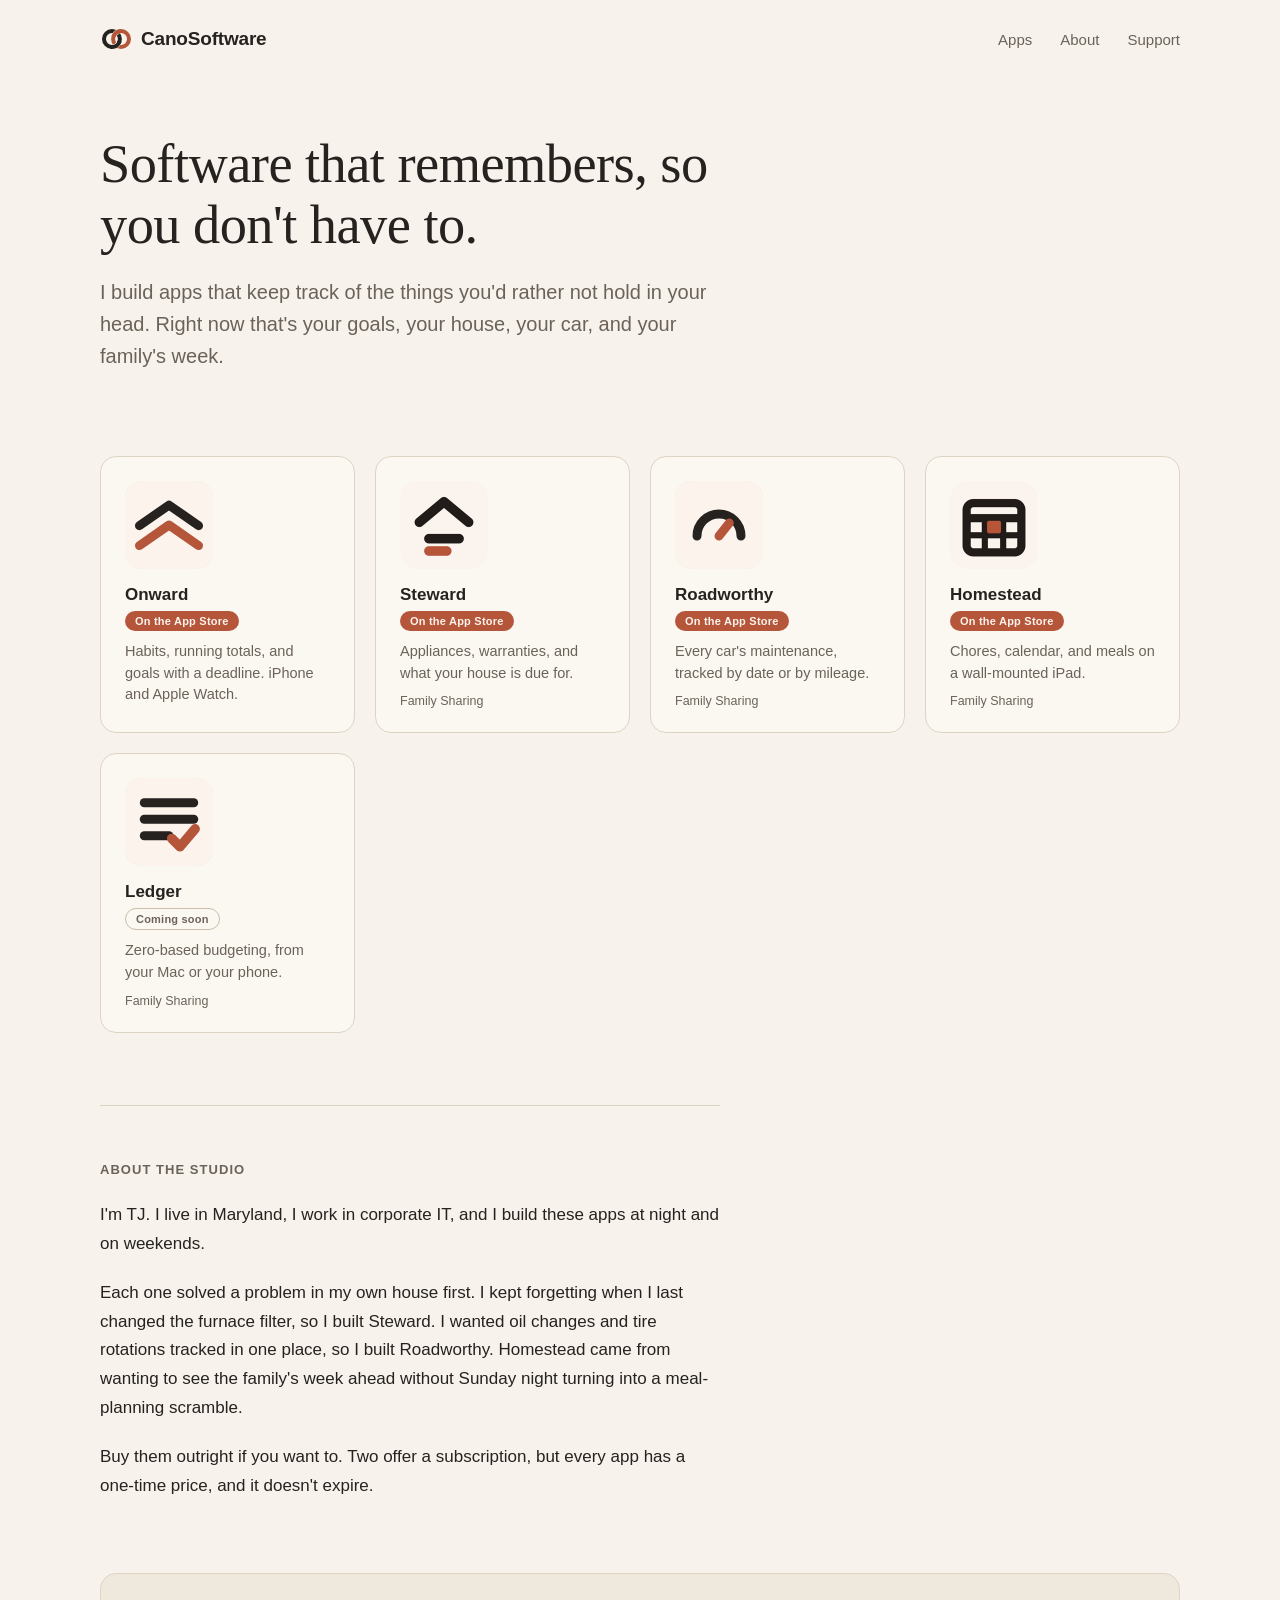
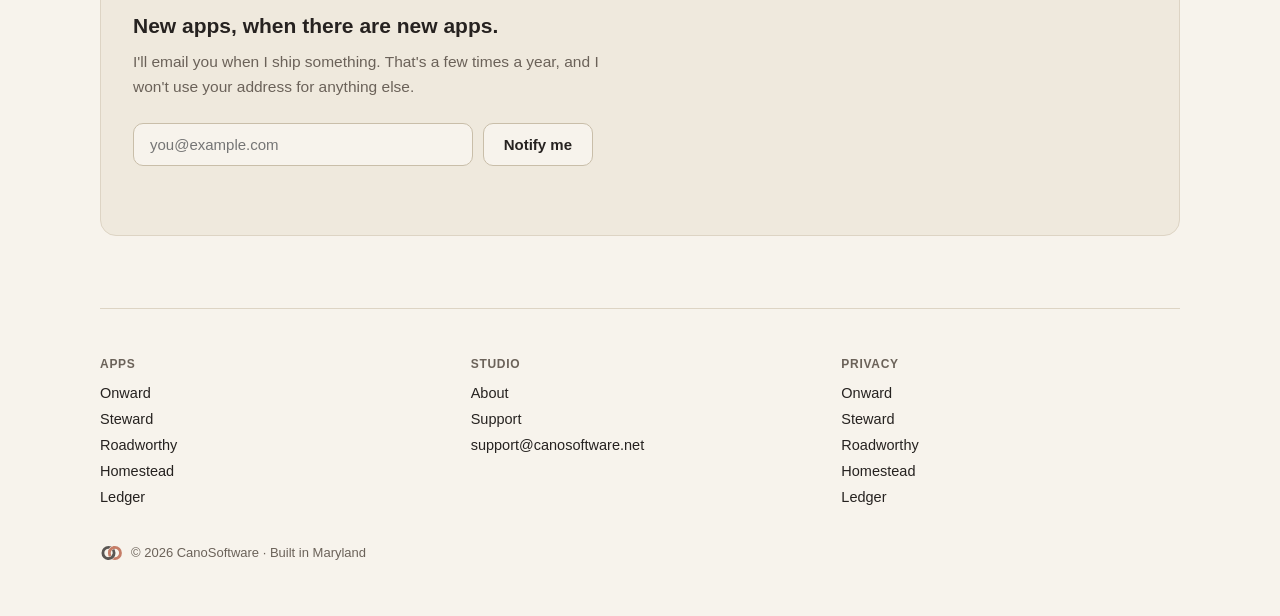
==== index.html @ c6a75974 "Link Ledger to its own subdomain, add cross-origin signup support Ledger's marketing page now lives " ====
<!DOCTYPE html>
<html lang="en">
<head>
<meta charset="utf-8">
<title>CanoSoftware — Software that remembers, so you don't have to.</title>
<meta name="description" content="Apps that keep track of your goals, your house, your car, and your family's week. Built by one person in Maryland. A couple offer a subscription, but every app also has a one-time price that never expires." />
<meta name="viewport" content="width=device-width, initial-scale=1" />
<link rel="icon" type="image/svg+xml" href="assets/icon-square.svg" />
<link rel="icon" type="image/png" sizes="16x16" href="assets/favicon-16.png" />
<link rel="icon" type="image/png" sizes="32x32" href="assets/favicon-32.png" />
<link rel="icon" type="image/png" sizes="48x48" href="assets/favicon-48.png" />
<link rel="icon" type="image/png" sizes="96x96" href="assets/favicon-96.png" />
<link rel="icon" type="image/png" sizes="192x192" href="assets/favicon-192.png" />
<link rel="icon" type="image/png" sizes="512x512" href="assets/favicon-512.png" />
<link rel="apple-touch-icon" href="assets/apple-touch-icon.png" />
<script type="application/ld+json">
{
  "@context": "https://schema.org",
  "@type": "Organization",
  "name": "CanoSoftware",
  "url": "https://canosoftware.net",
  "logo": "https://canosoftware.net/assets/favicon-512.png",
  "description": "Apps that keep track of your goals, your house, your car, and your family's week. Built by one person in Maryland."
}
</script>
<style>
.mark-light{display:block;}
.mark-dark{display:none;}
@media (prefers-color-scheme: dark){
  .mark-light{display:none;}
  .mark-dark{display:block;}
}
:root{
  --bg:#F7F3EC;--bg-alt:#EFE9DD;--card:#FBF8F2;
  --text:#262220;--text-muted:#6B6259;
  --accent:#B5563B;--accent-contrast:#FBF3EC;
  --border:#DDD4C4;--border-strong:#C9BEA9;
}
@media (prefers-color-scheme: dark){
  :root{
    --bg:#17140F;--bg-alt:#211D17;--card:#1C1811;
    --text:#EDE6DA;--text-muted:#A79C8C;
    --accent:#E08863;--accent-contrast:#17140F;
    --border:#33291F;--border-strong:#463A2B;
  }
}
html{background:var(--bg);color-scheme:light dark;}
body{margin:0;background:var(--bg);color:var(--text);font-family:-apple-system,BlinkMacSystemFont,'Segoe UI',Roboto,sans-serif;-webkit-font-smoothing:antialiased;}
a{color:var(--accent);text-decoration:none;}
a:hover{opacity:0.72;}
::selection{background:var(--accent);color:var(--accent-contrast);}
img.app-icon{display:block;width:88px;height:88px;border-radius:16px;object-fit:cover;background:var(--bg-alt);}
</style>
</head>
<body>

<div style="max-width:1080px;margin:0 auto;padding:0 24px;">

  <nav style="display:flex;align-items:center;justify-content:space-between;gap:16px;padding:28px 0;flex-wrap:wrap;">
    <a href="index.html" style="display:flex;align-items:center;gap:10px;font-size:19px;font-weight:600;letter-spacing:-0.01em;color:var(--text);"><img class="mark mark-light" src="assets/mark.svg" alt="" width="31" height="20" /><img class="mark mark-dark" src="assets/mark-dark.svg" alt="" width="31" height="20" />CanoSoftware</a>
    <div style="display:flex;gap:28px;flex-wrap:wrap;">
      <a href="#apps" style="font-size:15px;color:var(--text-muted);">Apps</a>
      <a href="#about" style="font-size:15px;color:var(--text-muted);">About</a>
      <a href="support.html" style="font-size:15px;color:var(--text-muted);">Support</a>
    </div>
  </nav>

  <header style="padding:56px 0 72px;max-width:640px;">
    <h1 style="font-family:ui-serif,Georgia,'Iowan Old Style','Palatino Linotype',serif;font-weight:500;font-size:clamp(2.1rem,5vw + 1rem,3.4rem);line-height:1.12;letter-spacing:-0.01em;margin:0 0 20px;color:var(--text);">Software that remembers, so you don't have to.</h1>
    <p style="font-size:clamp(1.05rem,2.5vw,1.25rem);line-height:1.6;color:var(--text-muted);margin:0;">I build apps that keep track of the things you'd rather not hold in your head. Right now that's your goals, your house, your car, and your family's week.</p>
  </header>

  <section id="apps" style="padding:12px 0 72px;">
    <div style="display:grid;grid-template-columns:repeat(auto-fit,minmax(240px,1fr));gap:20px;">

      <a href="/onward/" style="display:flex;flex-direction:column;gap:16px;padding:24px;border:1px solid var(--border);border-radius:16px;background:var(--card);color:var(--text);">
        <img class="app-icon" src="icons/onward-icon.svg" alt="Onward app icon">
        <div style="display:flex;flex-direction:column;gap:10px;">
          <div style="display:flex;flex-direction:column;gap:6px;align-items:flex-start;">
            <span style="font-size:17px;font-weight:600;">Onward</span>
            <span style="font-size:11px;font-weight:600;letter-spacing:0.02em;padding:4px 10px;border-radius:20px;background:var(--accent);color:var(--accent-contrast);white-space:nowrap;">On the App Store</span>
          </div>
          <p style="margin:0;font-size:14.5px;line-height:1.5;color:var(--text-muted);">Habits, running totals, and goals with a deadline. iPhone and Apple Watch.</p>
        </div>
      </a>

      <a href="/steward/" style="display:flex;flex-direction:column;gap:16px;padding:24px;border:1px solid var(--border);border-radius:16px;background:var(--card);color:var(--text);">
        <img class="app-icon" src="icons/steward-icon.png" alt="Steward app icon">
        <div style="display:flex;flex-direction:column;gap:10px;">
          <div style="display:flex;flex-direction:column;gap:6px;align-items:flex-start;">
            <span style="font-size:17px;font-weight:600;">Steward</span>
            <span style="font-size:11px;font-weight:600;letter-spacing:0.02em;padding:4px 10px;border-radius:20px;background:var(--accent);color:var(--accent-contrast);white-space:nowrap;">On the App Store</span>
          </div>
          <p style="margin:0;font-size:14.5px;line-height:1.5;color:var(--text-muted);">Appliances, warranties, and what your house is due for.</p>
          <span style="font-size:12.5px;color:var(--text-muted);">Family Sharing</span>
        </div>
      </a>

      <a href="/roadworthy/" style="display:flex;flex-direction:column;gap:16px;padding:24px;border:1px solid var(--border);border-radius:16px;background:var(--card);color:var(--text);">
        <img class="app-icon" src="icons/roadworthy-icon.svg" alt="Roadworthy app icon">
        <div style="display:flex;flex-direction:column;gap:10px;">
          <div style="display:flex;flex-direction:column;gap:6px;align-items:flex-start;">
            <span style="font-size:17px;font-weight:600;">Roadworthy</span>
            <span style="font-size:11px;font-weight:600;letter-spacing:0.02em;padding:4px 10px;border-radius:20px;background:var(--accent);color:var(--accent-contrast);white-space:nowrap;">On the App Store</span>
          </div>
          <p style="margin:0;font-size:14.5px;line-height:1.5;color:var(--text-muted);">Every car's maintenance, tracked by date or by mileage.</p>
          <span style="font-size:12.5px;color:var(--text-muted);">Family Sharing</span>
        </div>
      </a>

      <a href="/homestead/" style="display:flex;flex-direction:column;gap:16px;padding:24px;border:1px solid var(--border);border-radius:16px;background:var(--card);color:var(--text);">
        <img class="app-icon" src="icons/homestead-icon.png" alt="Homestead app icon">
        <div style="display:flex;flex-direction:column;gap:10px;">
          <div style="display:flex;flex-direction:column;gap:6px;align-items:flex-start;">
            <span style="font-size:17px;font-weight:600;">Homestead</span>
            <span style="font-size:11px;font-weight:600;letter-spacing:0.02em;padding:4px 10px;border-radius:20px;background:var(--accent);color:var(--accent-contrast);white-space:nowrap;">On the App Store</span>
          </div>
          <p style="margin:0;font-size:14.5px;line-height:1.5;color:var(--text-muted);">Chores, calendar, and meals on a wall-mounted iPad.</p>
          <span style="font-size:12.5px;color:var(--text-muted);">Family Sharing</span>
        </div>
      </a>

      <a href="https://ledger.canosoftware.net" style="display:flex;flex-direction:column;gap:16px;padding:24px;border:1px solid var(--border);border-radius:16px;background:var(--card);color:var(--text);">
        <img class="app-icon" src="icons/ledger-icon.svg" alt="Ledger app icon">
        <div style="display:flex;flex-direction:column;gap:10px;">
          <div style="display:flex;flex-direction:column;gap:6px;align-items:flex-start;">
            <span style="font-size:17px;font-weight:600;">Ledger</span>
            <span style="font-size:11px;font-weight:600;letter-spacing:0.02em;padding:4px 10px;border-radius:20px;border:1px solid var(--border-strong);color:var(--text-muted);white-space:nowrap;">Coming soon</span>
          </div>
          <p style="margin:0;font-size:14.5px;line-height:1.5;color:var(--text-muted);">Zero-based budgeting, from your Mac or your phone.</p>
          <span style="font-size:12.5px;color:var(--text-muted);">Family Sharing</span>
        </div>
      </a>

    </div>
  </section>

  <section id="about" style="padding:8px 0 72px;max-width:620px;border-top:1px solid var(--border);">
    <h2 style="font-size:13px;font-weight:600;letter-spacing:0.08em;text-transform:uppercase;color:var(--text-muted);margin:48px 0 24px;">About the studio</h2>
    <p style="font-size:17px;line-height:1.7;margin:0 0 20px;color:var(--text);">I'm TJ. I live in Maryland, I work in corporate IT, and I build these apps at night and on weekends.</p>
    <p style="font-size:17px;line-height:1.7;margin:0 0 20px;color:var(--text);">Each one solved a problem in my own house first. I kept forgetting when I last changed the furnace filter, so I built Steward. I wanted oil changes and tire rotations tracked in one place, so I built Roadworthy. Homestead came from wanting to see the family's week ahead without Sunday night turning into a meal-planning scramble.</p>
    <p style="font-size:17px;line-height:1.7;margin:0;color:var(--text);">Buy them outright if you want to. Two offer a subscription, but every app has a one-time price, and it doesn't expire.</p>
  </section>

  <section style="padding:40px 32px;margin-bottom:72px;border:1px solid var(--border);border-radius:16px;background:var(--bg-alt);">
    <h2 style="font-size:21px;font-weight:600;margin:0 0 12px;color:var(--text);">New apps, when there are new apps.</h2>
    <p style="font-size:15.5px;line-height:1.6;color:var(--text-muted);margin:0 0 24px;max-width:480px;">I'll email you when I ship something. That's a few times a year, and I won't use your address for anything else.</p>
    <form id="subscribe-form" style="display:flex;gap:10px;flex-wrap:wrap;max-width:460px;">
      <input id="subscribe-email" type="email" required placeholder="you@example.com" style="flex:1 1 220px;min-width:0;padding:12px 16px;border-radius:10px;border:1px solid var(--border-strong);background:var(--bg);color:var(--text);font-size:15px;" />
      <input id="subscribe-company" type="text" name="company" autocomplete="off" tabindex="-1" style="position:absolute;left:-9999px;width:1px;height:1px;opacity:0;" />
      <button id="subscribe-submit" type="submit" style="padding:12px 20px;border-radius:10px;border:1px solid var(--border-strong);background:var(--bg);color:var(--text);font-size:15px;font-weight:600;cursor:pointer;">Notify me</button>
    </form>
    <p id="subscribe-status" style="margin:12px 0 0;font-size:14px;line-height:1.5;min-height:1.2em;"></p>
  </section>

  <script>
    (function () {
      var form = document.getElementById('subscribe-form');
      var status = document.getElementById('subscribe-status');
      var submit = document.getElementById('subscribe-submit');

      form.addEventListener('submit', function (e) {
        e.preventDefault();
        var email = document.getElementById('subscribe-email').value.trim();
        var company = document.getElementById('subscribe-company').value;

        submit.disabled = true;
        status.style.color = 'var(--text-muted)';
        status.textContent = 'Submitting…';

        fetch('/api/subscribe', {
          method: 'POST',
          headers: { 'Content-Type': 'application/json' },
          body: JSON.stringify({ email: email, company: company }),
        })
          .then(function (res) {
            return res.json().then(function (data) {
              return { ok: res.ok, data: data };
            });
          })
          .then(function (result) {
            if (result.ok) {
              status.style.color = 'var(--text)';
              status.textContent = "You're on the list. Thanks!";
              form.reset();
            } else {
              status.style.color = '#c0392b';
              status.textContent = result.data && result.data.error ? result.data.error : 'Something went wrong. Try again later.';
            }
          })
          .catch(function () {
            status.style.color = '#c0392b';
            status.textContent = 'Something went wrong. Try again later.';
          })
          .finally(function () {
            submit.disabled = false;
          });
      });
    })();
  </script>

  <footer style="padding:0 0 56px;border-top:1px solid var(--border);">
    <div style="display:grid;grid-template-columns:repeat(auto-fit,minmax(160px,1fr));gap:32px;padding:48px 0 40px;">
      <div style="display:flex;flex-direction:column;gap:10px;">
        <span style="font-size:12px;font-weight:600;letter-spacing:0.06em;text-transform:uppercase;color:var(--text-muted);margin-bottom:4px;">Apps</span>
        <a href="/onward/" style="font-size:14.5px;color:var(--text);">Onward</a>
        <a href="/steward/" style="font-size:14.5px;color:var(--text);">Steward</a>
        <a href="/roadworthy/" style="font-size:14.5px;color:var(--text);">Roadworthy</a>
        <a href="/homestead/" style="font-size:14.5px;color:var(--text);">Homestead</a>
        <a href="https://ledger.canosoftware.net" style="font-size:14.5px;color:var(--text);">Ledger</a>
      </div>
      <div style="display:flex;flex-direction:column;gap:10px;">
        <span style="font-size:12px;font-weight:600;letter-spacing:0.06em;text-transform:uppercase;color:var(--text-muted);margin-bottom:4px;">Studio</span>
        <a href="#about" style="font-size:14.5px;color:var(--text);">About</a>
        <a href="support.html" style="font-size:14.5px;color:var(--text);">Support</a>
        <a href="mailto:support@canosoftware.net" style="font-size:14.5px;color:var(--text);">support@canosoftware.net</a>
      </div>
      <div style="display:flex;flex-direction:column;gap:10px;">
        <span style="font-size:12px;font-weight:600;letter-spacing:0.06em;text-transform:uppercase;color:var(--text-muted);margin-bottom:4px;">Privacy</span>
        <a href="/onward/privacy.html" style="font-size:14.5px;color:var(--text);">Onward</a>
        <a href="/steward/privacy.html" style="font-size:14.5px;color:var(--text);">Steward</a>
        <a href="/roadworthy/privacy.html" style="font-size:14.5px;color:var(--text);">Roadworthy</a>
        <a href="/homestead/privacy.html" style="font-size:14.5px;color:var(--text);">Homestead</a>
        <a href="https://ledger.canosoftware.net/privacy" style="font-size:14.5px;color:var(--text);">Ledger</a>
      </div>
    </div>
    <div style="display:flex;align-items:center;gap:9px;">
      <img class="mark mark-light" src="assets/mark.svg" alt="" width="22" height="14" style="opacity:.75;" />
      <img class="mark mark-dark" src="assets/mark-dark.svg" alt="" width="22" height="14" style="opacity:.75;" />
      <p style="font-size:13px;color:var(--text-muted);margin:0;">© 2026 CanoSoftware · Built in Maryland</p>
    </div>
  </footer>

</div>

</body>
</html>
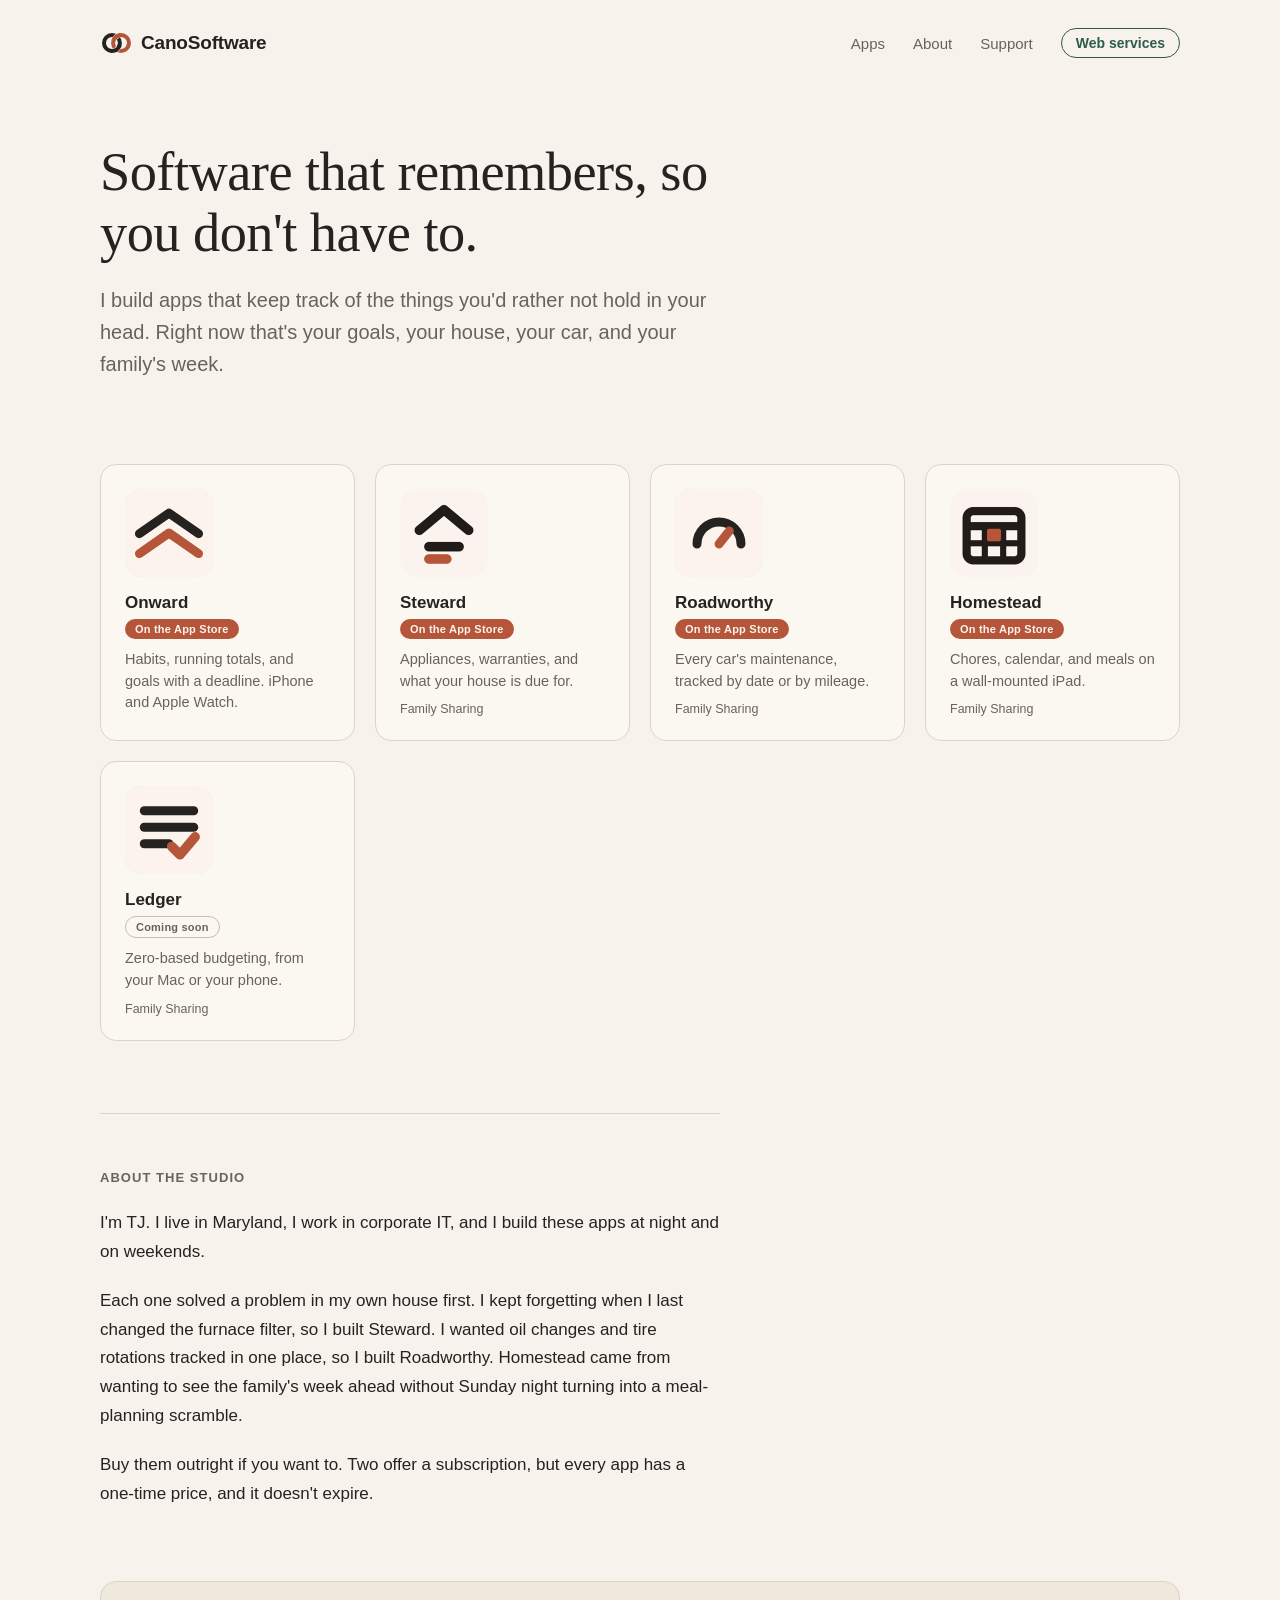
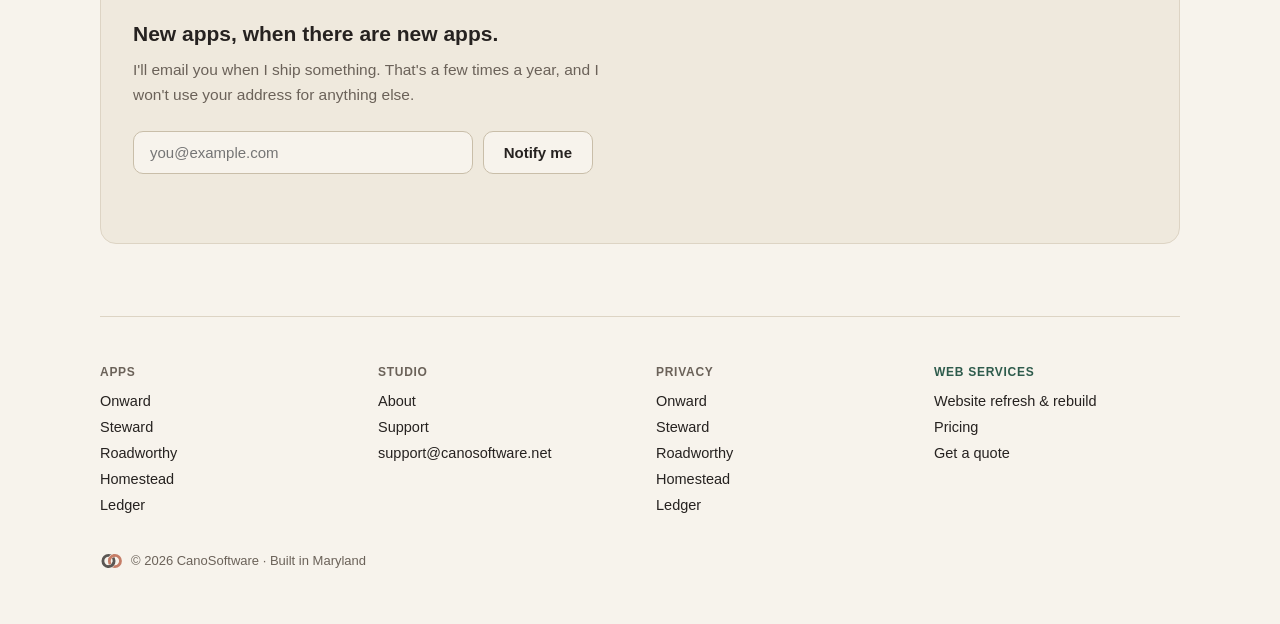
==== commit 88e00287: "Link web.canosoftware.net from homepage nav and footer Adds a nav pill and a fourth footer column po" ====
--- a/index.html
+++ b/index.html
@@ -35,6 +35,7 @@
   --text:#262220;--text-muted:#6B6259;
   --accent:#B5563B;--accent-contrast:#FBF3EC;
   --border:#DDD4C4;--border-strong:#C9BEA9;
+  --accent-services:#2E5B4C;
 }
 @media (prefers-color-scheme: dark){
   :root{
@@ -42,6 +43,7 @@
     --text:#EDE6DA;--text-muted:#A79C8C;
     --accent:#E08863;--accent-contrast:#17140F;
     --border:#33291F;--border-strong:#463A2B;
+    --accent-services:#7FAE9B;
   }
 }
 html{background:var(--bg);color-scheme:light dark;}
@@ -58,10 +60,11 @@
 
   <nav style="display:flex;align-items:center;justify-content:space-between;gap:16px;padding:28px 0;flex-wrap:wrap;">
     <a href="index.html" style="display:flex;align-items:center;gap:10px;font-size:19px;font-weight:600;letter-spacing:-0.01em;color:var(--text);"><img class="mark mark-light" src="assets/mark.svg" alt="" width="31" height="20" /><img class="mark mark-dark" src="assets/mark-dark.svg" alt="" width="31" height="20" />CanoSoftware</a>
-    <div style="display:flex;gap:28px;flex-wrap:wrap;">
+    <div style="display:flex;gap:28px;flex-wrap:wrap;align-items:center;">
       <a href="#apps" style="font-size:15px;color:var(--text-muted);">Apps</a>
       <a href="#about" style="font-size:15px;color:var(--text-muted);">About</a>
       <a href="support.html" style="font-size:15px;color:var(--text-muted);">Support</a>
+      <a href="https://web.canosoftware.net" style="font-size:14px;font-weight:600;color:var(--accent-services);border:1px solid var(--accent-services);padding:6px 14px;border-radius:20px;">Web services</a>
     </div>
   </nav>
 
@@ -223,6 +226,12 @@
         <a href="/homestead/privacy.html" style="font-size:14.5px;color:var(--text);">Homestead</a>
         <a href="https://ledger.canosoftware.net/privacy" style="font-size:14.5px;color:var(--text);">Ledger</a>
       </div>
+      <div style="display:flex;flex-direction:column;gap:10px;">
+        <span style="font-size:12px;font-weight:600;letter-spacing:0.06em;text-transform:uppercase;color:var(--accent-services);margin-bottom:4px;">Web services</span>
+        <a href="https://web.canosoftware.net#services" style="font-size:14.5px;color:var(--text);">Website refresh &amp; rebuild</a>
+        <a href="https://web.canosoftware.net/pricing.html" style="font-size:14.5px;color:var(--text);">Pricing</a>
+        <a href="https://web.canosoftware.net#contact" style="font-size:14.5px;color:var(--text);">Get a quote</a>
+      </div>
     </div>
     <div style="display:flex;align-items:center;gap:9px;">
       <img class="mark mark-light" src="assets/mark.svg" alt="" width="22" height="14" style="opacity:.75;" />
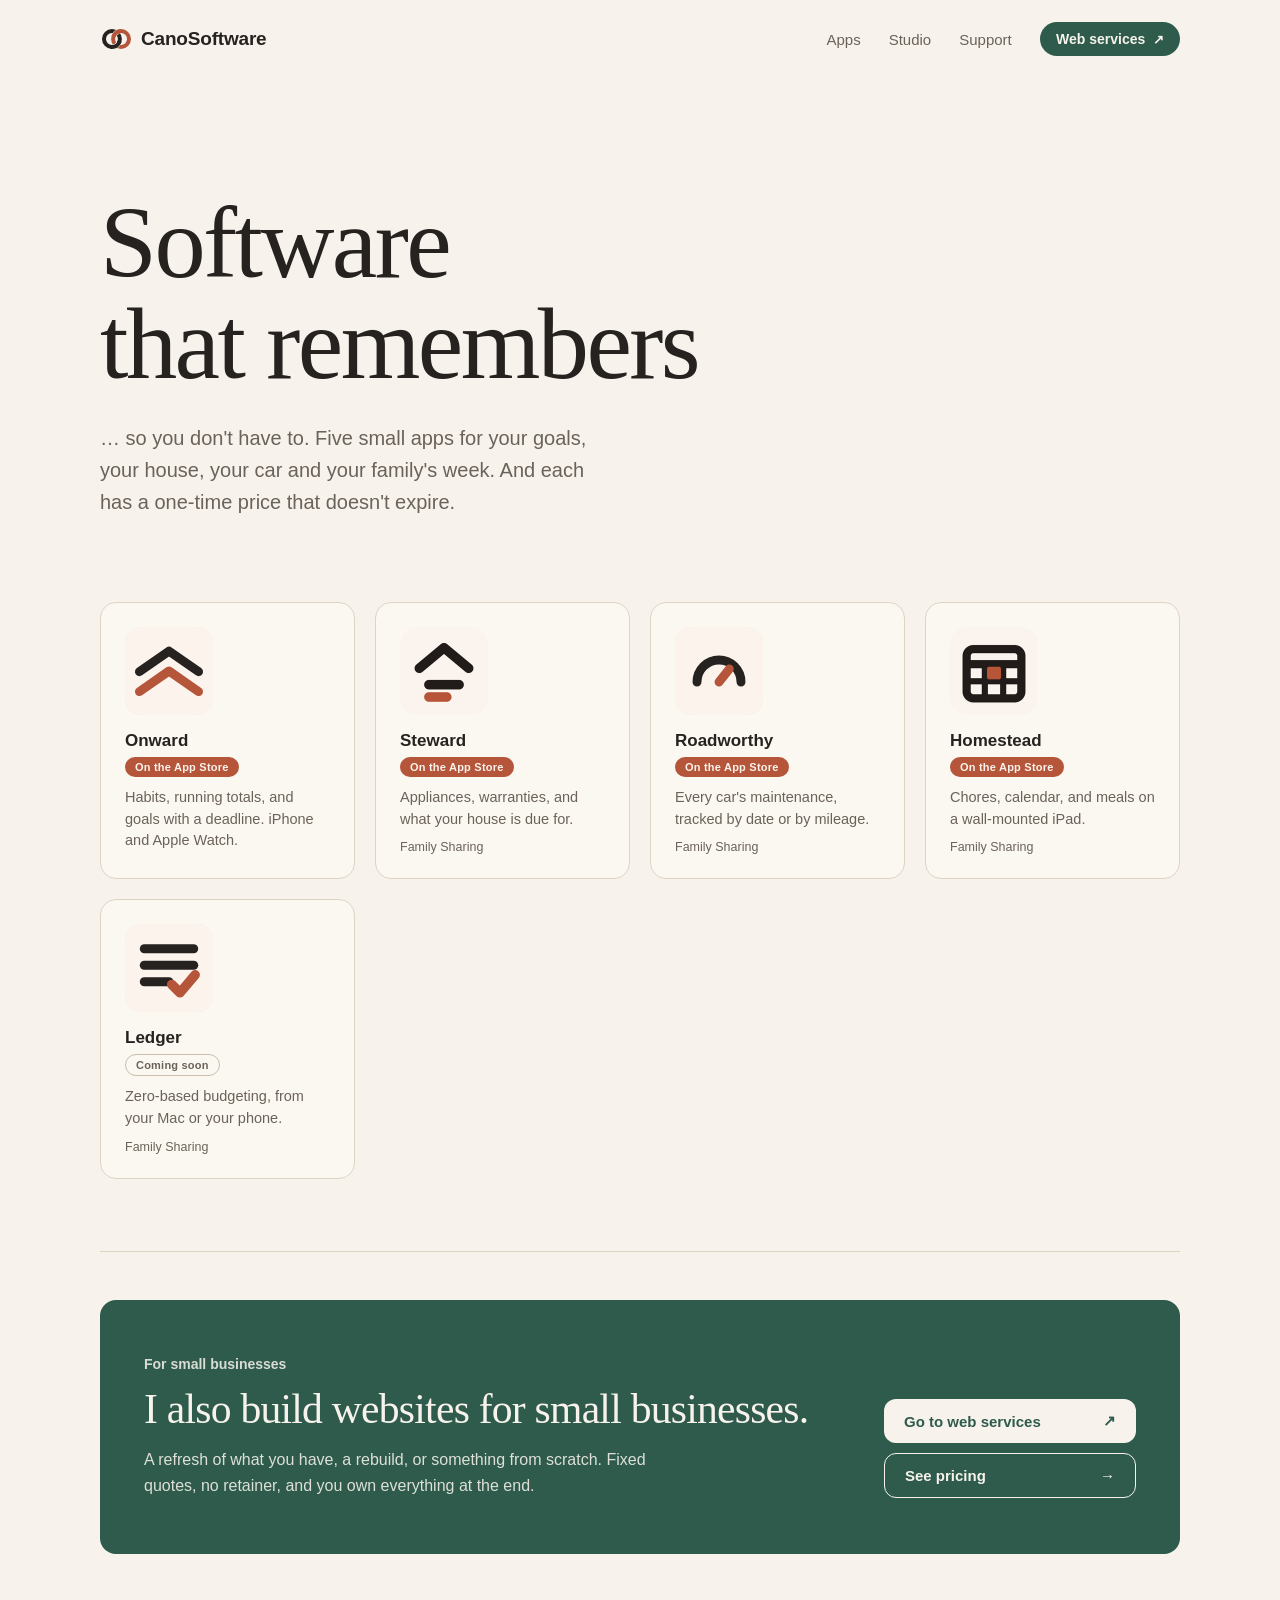
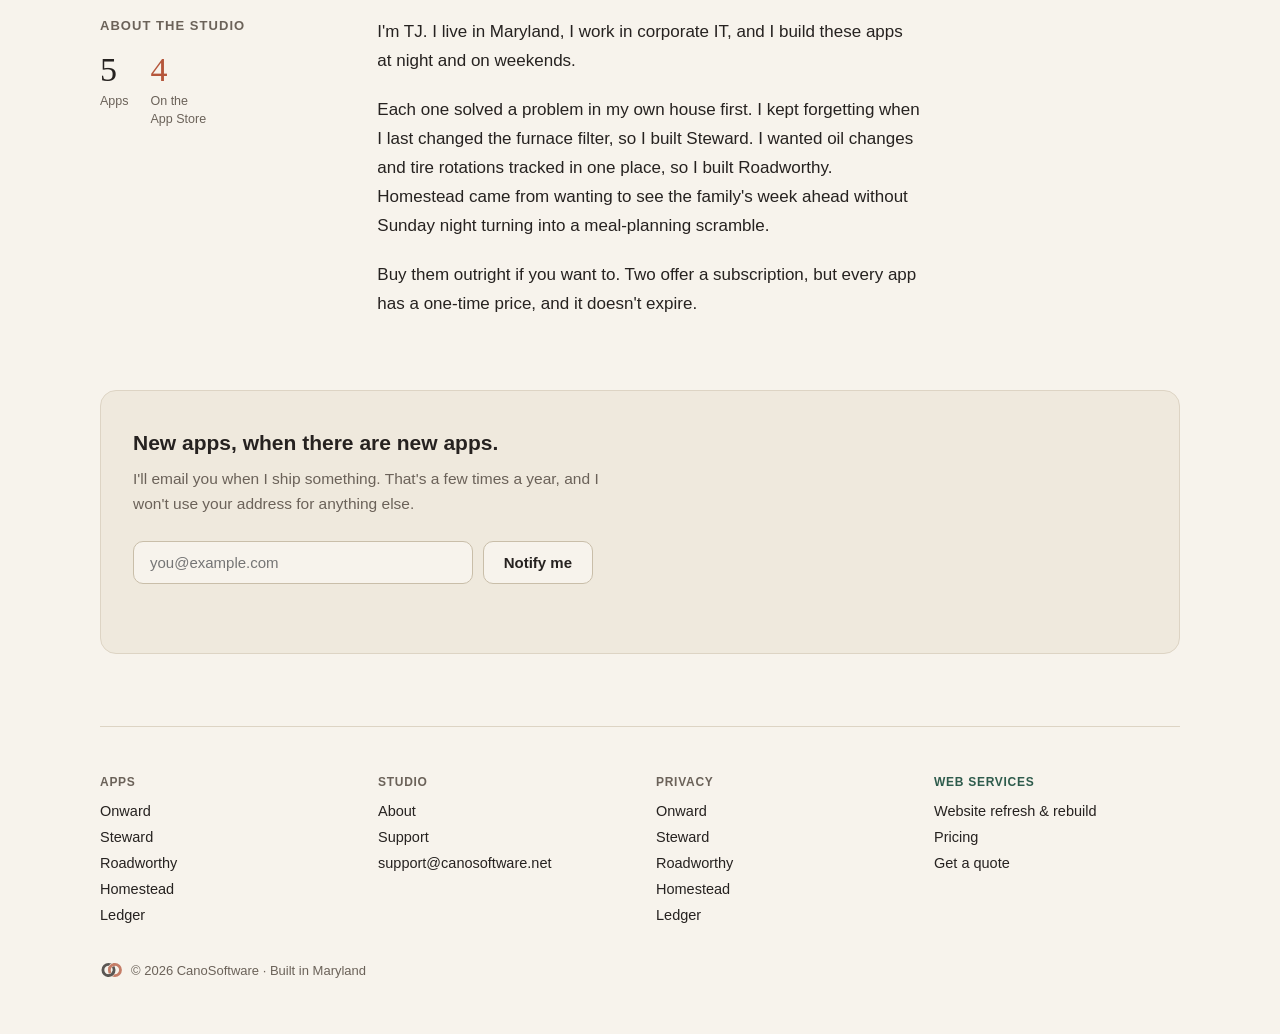
==== commit c8a16e95: "Redesign homepage from Claude Design "Home-Broadsheet" project Sticky nav with scroll-progress bar, " ====
--- a/index.html
+++ b/index.html
@@ -52,28 +52,38 @@
 a:hover{opacity:0.72;}
 ::selection{background:var(--accent);color:var(--accent-contrast);}
 img.app-icon{display:block;width:88px;height:88px;border-radius:16px;object-fit:cover;background:var(--bg-alt);}
+[data-reveal]{opacity:0;transform:translateY(20px);transition:opacity .6s cubic-bezier(.2,0,.2,1),transform .6s cubic-bezier(.2,0,.2,1);}
 </style>
 </head>
 <body>
 
+<div style="position:sticky;top:0;z-index:60;background:var(--bg);">
+  <div style="max-width:1080px;margin:0 auto;padding:0 24px;">
+    <nav style="display:flex;align-items:center;justify-content:space-between;gap:16px;padding:22px 0;flex-wrap:wrap;">
+      <a href="index.html" style="display:flex;align-items:center;gap:10px;font-size:19px;font-weight:600;letter-spacing:-0.01em;color:var(--text);"><img class="mark mark-light" src="assets/mark.svg" alt="" width="31" height="20" /><img class="mark mark-dark" src="assets/mark-dark.svg" alt="" width="31" height="20" />CanoSoftware</a>
+      <div style="display:flex;gap:28px;flex-wrap:wrap;align-items:center;">
+        <a href="#apps" style="font-size:15px;color:var(--text-muted);">Apps</a>
+        <a href="#studio" style="font-size:15px;color:var(--text-muted);">Studio</a>
+        <a href="support.html" style="font-size:15px;color:var(--text-muted);">Support</a>
+        <a href="https://web.canosoftware.net" data-magnet="1" style="display:inline-flex;align-items:center;gap:8px;font-size:14px;font-weight:600;color:var(--bg);background:var(--accent-services);padding:9px 16px;border-radius:20px;white-space:nowrap;">Web services <span aria-hidden="true" style="font-size:13px;">&#8599;</span></a>
+      </div>
+    </nav>
+  </div>
+  <div style="height:2px;margin-bottom:-2px;position:relative;">
+    <div data-scroll-progress style="height:2px;width:0%;background:var(--accent);transition:width .12s linear;"></div>
+  </div>
+</div>
+
 <div style="max-width:1080px;margin:0 auto;padding:0 24px;">
 
-  <nav style="display:flex;align-items:center;justify-content:space-between;gap:16px;padding:28px 0;flex-wrap:wrap;">
-    <a href="index.html" style="display:flex;align-items:center;gap:10px;font-size:19px;font-weight:600;letter-spacing:-0.01em;color:var(--text);"><img class="mark mark-light" src="assets/mark.svg" alt="" width="31" height="20" /><img class="mark mark-dark" src="assets/mark-dark.svg" alt="" width="31" height="20" />CanoSoftware</a>
-    <div style="display:flex;gap:28px;flex-wrap:wrap;align-items:center;">
-      <a href="#apps" style="font-size:15px;color:var(--text-muted);">Apps</a>
-      <a href="#about" style="font-size:15px;color:var(--text-muted);">About</a>
-      <a href="support.html" style="font-size:15px;color:var(--text-muted);">Support</a>
-      <a href="https://web.canosoftware.net" style="font-size:14px;font-weight:600;color:var(--accent-services);border:1px solid var(--accent-services);padding:6px 14px;border-radius:20px;">Web services</a>
-    </div>
-  </nav>
-
-  <header style="padding:56px 0 72px;max-width:640px;">
-    <h1 style="font-family:ui-serif,Georgia,'Iowan Old Style','Palatino Linotype',serif;font-weight:500;font-size:clamp(2.1rem,5vw + 1rem,3.4rem);line-height:1.12;letter-spacing:-0.01em;margin:0 0 20px;color:var(--text);">Software that remembers, so you don't have to.</h1>
-    <p style="font-size:clamp(1.05rem,2.5vw,1.25rem);line-height:1.6;color:var(--text-muted);margin:0;">I build apps that keep track of the things you'd rather not hold in your head. Right now that's your goals, your house, your car, and your family's week.</p>
+  <header id="top" style="position:relative;padding:clamp(48px,9vw,120px) 0 72px;overflow:hidden;">
+    <h1 data-hero style="font-family:ui-serif,Georgia,'Iowan Old Style','Palatino Linotype',serif;font-weight:500;font-size:clamp(2.6rem,8vw,6.5rem);line-height:0.98;letter-spacing:-0.025em;margin:0 0 28px;color:var(--text);transform-origin:left center;">Software<br>that remembers</h1>
+    <div style="display:flex;flex-wrap:wrap;align-items:flex-end;justify-content:space-between;gap:28px;max-width:900px;">
+      <p style="flex:1 1 380px;min-width:0;font-size:clamp(1.05rem,2.5vw,1.25rem);line-height:1.6;color:var(--text-muted);margin:0;max-width:520px;">&hellip; so you don't have to. Five small apps for your goals, your house, your car and your family's week. And each has a one-time price that doesn't expire.</p>
+    </div>
   </header>
 
-  <section id="apps" style="padding:12px 0 72px;">
+  <section id="apps" data-reveal="1" style="padding:12px 0 72px;">
     <div style="display:grid;grid-template-columns:repeat(auto-fit,minmax(240px,1fr));gap:20px;">
 
       <a href="/onward/" style="display:flex;flex-direction:column;gap:16px;padding:24px;border:1px solid var(--border);border-radius:16px;background:var(--card);color:var(--text);">
@@ -138,14 +148,40 @@
     </div>
   </section>
 
-  <section id="about" style="padding:8px 0 72px;max-width:620px;border-top:1px solid var(--border);">
-    <h2 style="font-size:13px;font-weight:600;letter-spacing:0.08em;text-transform:uppercase;color:var(--text-muted);margin:48px 0 24px;">About the studio</h2>
-    <p style="font-size:17px;line-height:1.7;margin:0 0 20px;color:var(--text);">I'm TJ. I live in Maryland, I work in corporate IT, and I build these apps at night and on weekends.</p>
-    <p style="font-size:17px;line-height:1.7;margin:0 0 20px;color:var(--text);">Each one solved a problem in my own house first. I kept forgetting when I last changed the furnace filter, so I built Steward. I wanted oil changes and tire rotations tracked in one place, so I built Roadworthy. Homestead came from wanting to see the family's week ahead without Sunday night turning into a meal-planning scramble.</p>
-    <p style="font-size:17px;line-height:1.7;margin:0;color:var(--text);">Buy them outright if you want to. Two offer a subscription, but every app has a one-time price, and it doesn't expire.</p>
+  <section data-reveal="1" style="padding:48px 0 8px;border-top:1px solid var(--border);">
+    <div style="padding:clamp(32px,5vw,56px) clamp(24px,4vw,44px);border-radius:16px;background:var(--accent-services);">
+      <div style="display:flex;flex-wrap:wrap;gap:36px;align-items:flex-end;">
+        <div style="flex:1 1 420px;min-width:0;">
+          <span style="font-size:14px;font-weight:600;color:var(--bg);opacity:.85;display:block;margin-bottom:14px;">For small businesses</span>
+          <h2 style="font-family:ui-serif,Georgia,'Iowan Old Style','Palatino Linotype',serif;font-weight:500;font-size:clamp(1.7rem,3.8vw,2.6rem);line-height:1.14;letter-spacing:-0.018em;margin:0 0 14px;color:var(--bg);">I also build websites for small businesses.</h2>
+          <p style="font-size:16px;line-height:1.6;margin:0;color:var(--bg);opacity:.88;max-width:520px;">A refresh of what you have, a rebuild, or something from scratch. Fixed quotes, no retainer, and you own everything at the end.</p>
+        </div>
+        <div style="flex:0 1 auto;display:flex;flex-direction:column;gap:10px;">
+          <a href="https://web.canosoftware.net" data-magnet="1" style="display:inline-flex;align-items:center;justify-content:space-between;gap:14px;font-size:15px;font-weight:600;color:var(--accent-services);background:var(--bg);padding:13px 20px;border-radius:12px;min-width:210px;">Go to web services <span aria-hidden="true">&#8599;</span></a>
+          <a href="https://web.canosoftware.net/pricing.html" style="display:inline-flex;align-items:center;justify-content:space-between;gap:14px;font-size:15px;font-weight:600;color:var(--bg);border:1px solid var(--bg);padding:13px 20px;border-radius:12px;min-width:210px;">See pricing <span aria-hidden="true">&#8594;</span></a>
+        </div>
+      </div>
+    </div>
   </section>
 
-  <section style="padding:40px 32px;margin-bottom:72px;border:1px solid var(--border);border-radius:16px;background:var(--bg-alt);">
+  <section id="studio" data-reveal="1" style="padding:8px 0 72px;max-width:820px;">
+    <div style="display:flex;flex-wrap:wrap;gap:36px;">
+      <div style="flex:1 1 160px;min-width:0;">
+        <span style="font-size:13px;font-weight:600;letter-spacing:0.08em;text-transform:uppercase;color:var(--text-muted);display:block;margin:48px 0 20px;">About the studio</span>
+        <div style="display:flex;gap:22px;">
+          <div><div data-count="5" style="font-family:ui-serif,Georgia,'Iowan Old Style','Palatino Linotype',serif;font-size:34px;font-weight:500;line-height:1;">0</div><div style="font-size:12.5px;line-height:1.4;color:var(--text-muted);margin-top:6px;">Apps</div></div>
+          <div><div data-count="4" style="font-family:ui-serif,Georgia,'Iowan Old Style','Palatino Linotype',serif;font-size:34px;font-weight:500;line-height:1;color:var(--accent);">0</div><div style="font-size:12.5px;line-height:1.4;color:var(--text-muted);margin-top:6px;">On the<br>App Store</div></div>
+        </div>
+      </div>
+      <div style="flex:2 1 380px;min-width:0;margin-top:48px;">
+        <p style="font-size:17px;line-height:1.7;margin:0 0 20px;color:var(--text);">I'm TJ. I live in Maryland, I work in corporate IT, and I build these apps at night and on weekends.</p>
+        <p style="font-size:17px;line-height:1.7;margin:0 0 20px;color:var(--text);">Each one solved a problem in my own house first. I kept forgetting when I last changed the furnace filter, so I built Steward. I wanted oil changes and tire rotations tracked in one place, so I built Roadworthy. Homestead came from wanting to see the family's week ahead without Sunday night turning into a meal-planning scramble.</p>
+        <p style="font-size:17px;line-height:1.7;margin:0;color:var(--text);">Buy them outright if you want to. Two offer a subscription, but every app has a one-time price, and it doesn't expire.</p>
+      </div>
+    </div>
+  </section>
+
+  <section data-reveal="1" style="padding:40px 32px;margin-bottom:72px;border:1px solid var(--border);border-radius:16px;background:var(--bg-alt);">
     <h2 style="font-size:21px;font-weight:600;margin:0 0 12px;color:var(--text);">New apps, when there are new apps.</h2>
     <p style="font-size:15.5px;line-height:1.6;color:var(--text-muted);margin:0 0 24px;max-width:480px;">I'll email you when I ship something. That's a few times a year, and I won't use your address for anything else.</p>
     <form id="subscribe-form" style="display:flex;gap:10px;flex-wrap:wrap;max-width:460px;">
@@ -200,6 +236,101 @@
           });
       });
     })();
+
+    (function () {
+      var reduced = window.matchMedia && window.matchMedia('(prefers-reduced-motion: reduce)').matches;
+
+      // Scroll progress bar under the sticky nav.
+      var bar = document.querySelector('[data-scroll-progress]');
+      if (bar) {
+        var barRaf = null;
+        var updateBar = function () {
+          barRaf = null;
+          var max = Math.max(1, document.documentElement.scrollHeight - window.innerHeight);
+          bar.style.width = (Math.min(1, Math.max(0, window.scrollY / max)) * 100).toFixed(2) + '%';
+        };
+        window.addEventListener('scroll', function () {
+          if (barRaf) return;
+          barRaf = requestAnimationFrame(updateBar);
+        }, { passive: true });
+        updateBar();
+      }
+
+      // Hero shrinks slightly as you scroll past it.
+      var hero = document.querySelector('[data-hero]');
+      if (hero && !reduced) {
+        var heroRaf = null;
+        var updateHero = function () {
+          heroRaf = null;
+          var p = Math.min(1, Math.max(0, window.scrollY / Math.max(1, window.innerHeight * 0.7)));
+          hero.style.transform = 'translateY(' + (-p * 40).toFixed(1) + 'px) scale(' + (1 - p * 0.06).toFixed(4) + ')';
+        };
+        window.addEventListener('scroll', function () {
+          if (heroRaf) return;
+          heroRaf = requestAnimationFrame(updateHero);
+        }, { passive: true });
+        updateHero();
+      }
+
+      // Fade sections up into place the first time they're visible.
+      var revealNodes = Array.from(document.querySelectorAll('[data-reveal]'));
+      var reveal = function (el) {
+        el.style.opacity = '1';
+        el.style.transform = 'translateY(0)';
+      };
+      var runCounters = function () {
+        Array.from(document.querySelectorAll('[data-count]')).forEach(function (el) {
+          var target = parseInt(el.getAttribute('data-count'), 10) || 0;
+          if (reduced) {
+            el.textContent = String(target);
+            return;
+          }
+          var t0 = performance.now();
+          var tick = function (now) {
+            var k = Math.min(1, (now - t0) / 900);
+            var e = 1 - Math.pow(1 - k, 3);
+            el.textContent = String(Math.round(target * e));
+            if (k < 1) requestAnimationFrame(tick);
+          };
+          requestAnimationFrame(tick);
+        });
+      };
+      if (revealNodes.length) {
+        if (reduced || !('IntersectionObserver' in window)) {
+          revealNodes.forEach(reveal);
+          runCounters();
+        } else {
+          var io = new IntersectionObserver(function (entries) {
+            entries.forEach(function (en) {
+              if (!en.isIntersecting) return;
+              reveal(en.target);
+              if (en.target.id === 'studio') runCounters();
+              io.unobserve(en.target);
+            });
+          }, { rootMargin: '0px 0px -12% 0px', threshold: 0.05 });
+          revealNodes.forEach(function (n) { io.observe(n); });
+          setTimeout(function () { revealNodes.forEach(reveal); runCounters(); }, 2500);
+        }
+      }
+
+      // Small pointer-follow nudge on primary buttons/links.
+      if (!reduced) {
+        document.querySelectorAll('[data-magnet]').forEach(function (el) {
+          el.style.willChange = 'transform';
+          el.addEventListener('pointermove', function (e) {
+            var r = el.getBoundingClientRect();
+            var dx = (e.clientX - r.left - r.width / 2) / r.width;
+            var dy = (e.clientY - r.top - r.height / 2) / r.height;
+            el.style.transition = 'transform .09s linear';
+            el.style.transform = 'translate(' + dx * 8 + 'px,' + dy * 6 + 'px)';
+          });
+          el.addEventListener('pointerleave', function () {
+            el.style.transition = 'transform .55s cubic-bezier(.2,1.3,.3,1)';
+            el.style.transform = 'translate(0,0)';
+          });
+        });
+      }
+    })();
   </script>
 
   <footer style="padding:0 0 56px;border-top:1px solid var(--border);">
@@ -214,7 +345,7 @@
       </div>
       <div style="display:flex;flex-direction:column;gap:10px;">
         <span style="font-size:12px;font-weight:600;letter-spacing:0.06em;text-transform:uppercase;color:var(--text-muted);margin-bottom:4px;">Studio</span>
-        <a href="#about" style="font-size:14.5px;color:var(--text);">About</a>
+        <a href="#studio" style="font-size:14.5px;color:var(--text);">About</a>
         <a href="support.html" style="font-size:14.5px;color:var(--text);">Support</a>
         <a href="mailto:support@canosoftware.net" style="font-size:14.5px;color:var(--text);">support@canosoftware.net</a>
       </div>
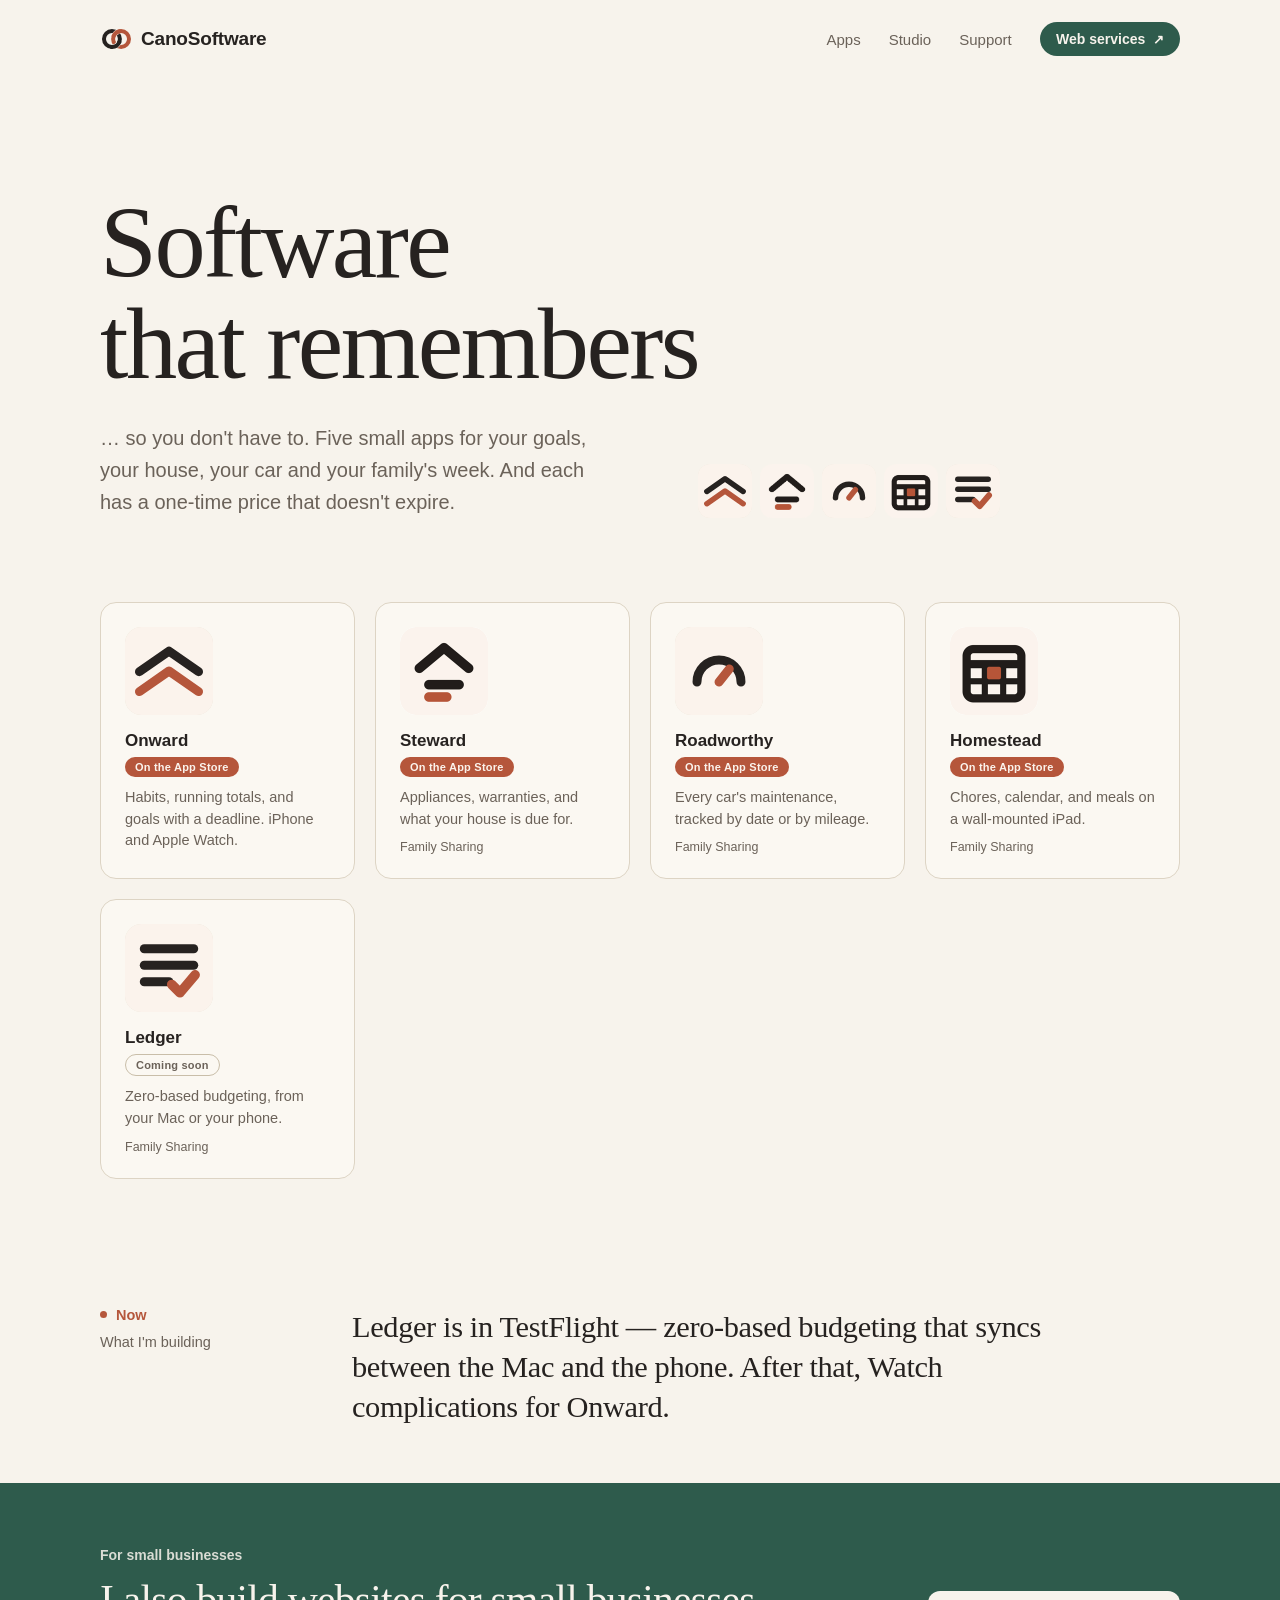
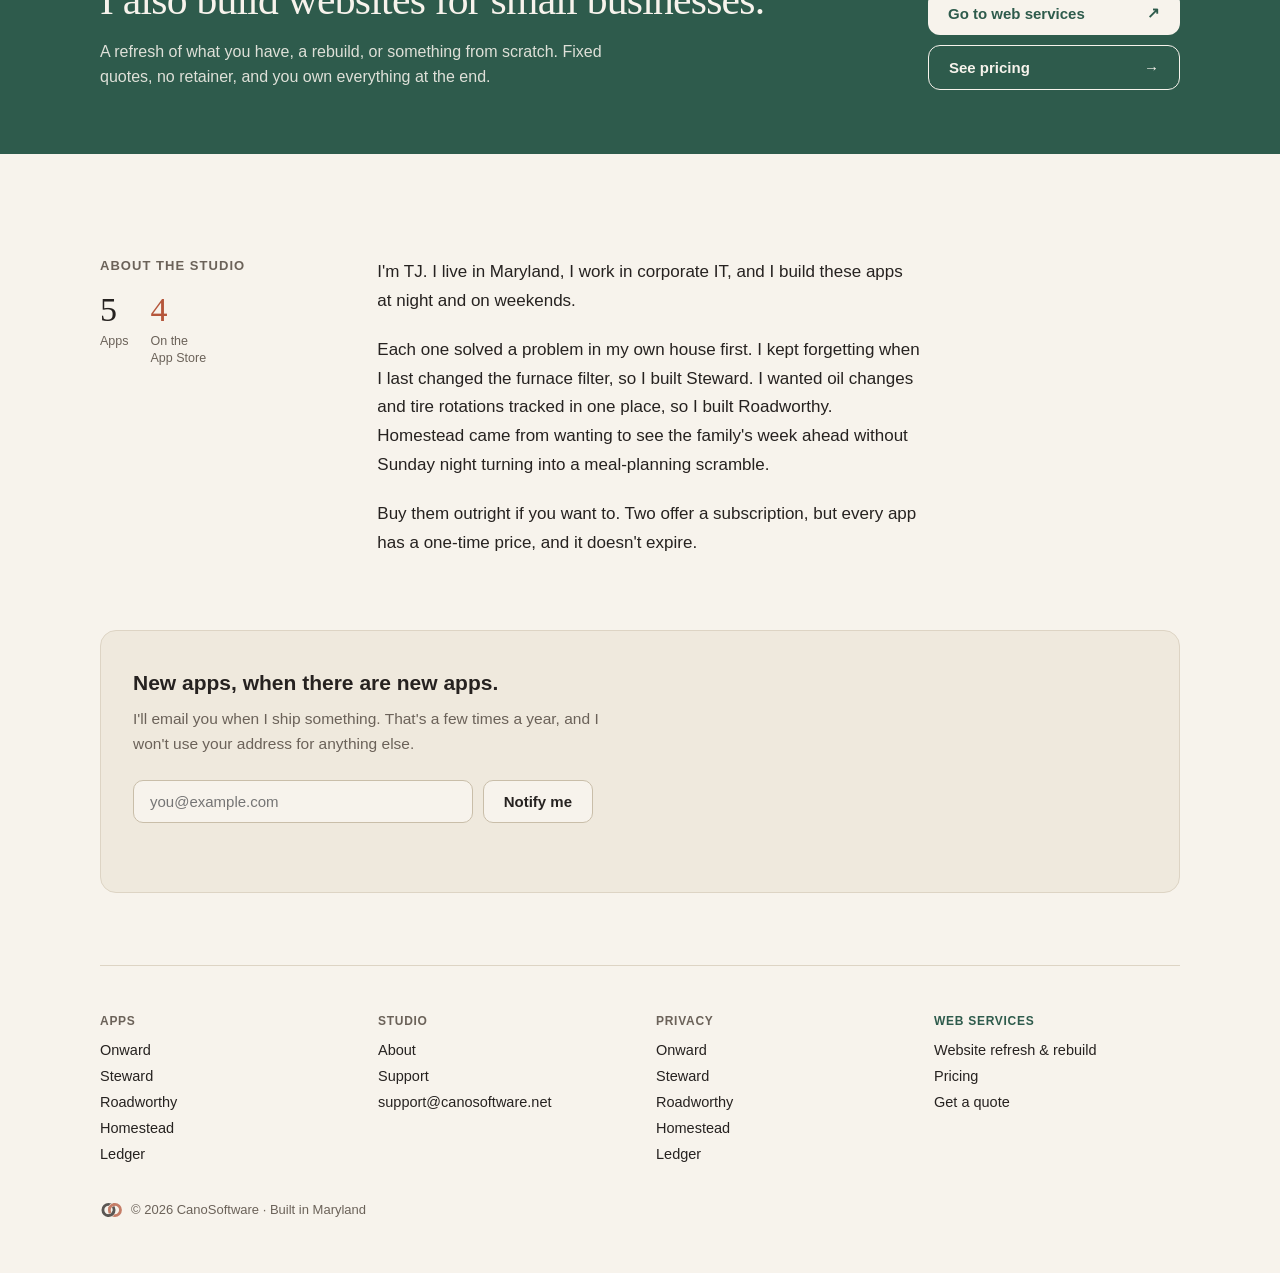
==== commit 98a8a09d: "Fix homepage redesign: app icons, missing section, full-bleed CTA, anchors - Restore the app-icon st" ====
--- a/index.html
+++ b/index.html
@@ -53,6 +53,7 @@
 ::selection{background:var(--accent);color:var(--accent-contrast);}
 img.app-icon{display:block;width:88px;height:88px;border-radius:16px;object-fit:cover;background:var(--bg-alt);}
 [data-reveal]{opacity:0;transform:translateY(20px);transition:opacity .6s cubic-bezier(.2,0,.2,1),transform .6s cubic-bezier(.2,0,.2,1);}
+#top,#apps,#studio{scroll-margin-top:96px;}
 </style>
 </head>
 <body>
@@ -78,8 +79,15 @@
 
   <header id="top" style="position:relative;padding:clamp(48px,9vw,120px) 0 72px;overflow:hidden;">
     <h1 data-hero style="font-family:ui-serif,Georgia,'Iowan Old Style','Palatino Linotype',serif;font-weight:500;font-size:clamp(2.6rem,8vw,6.5rem);line-height:0.98;letter-spacing:-0.025em;margin:0 0 28px;color:var(--text);transform-origin:left center;">Software<br>that remembers</h1>
-    <div style="display:flex;flex-wrap:wrap;align-items:flex-end;justify-content:space-between;gap:28px;max-width:900px;">
+    <div data-hero-lede style="display:flex;flex-wrap:wrap;align-items:flex-end;justify-content:space-between;gap:28px;max-width:900px;">
       <p style="flex:1 1 380px;min-width:0;font-size:clamp(1.05rem,2.5vw,1.25rem);line-height:1.6;color:var(--text-muted);margin:0;max-width:520px;">&hellip; so you don't have to. Five small apps for your goals, your house, your car and your family's week. And each has a one-time price that doesn't expire.</p>
+      <div style="flex:0 1 auto;display:flex;gap:8px;">
+        <img src="icons/onward-icon.svg" alt="" style="display:block;width:54px;height:54px;border-radius:12px;background:var(--bg-alt);">
+        <img src="icons/steward-icon.png" alt="" style="display:block;width:54px;height:54px;border-radius:12px;background:var(--bg-alt);">
+        <img src="icons/roadworthy-icon.svg" alt="" style="display:block;width:54px;height:54px;border-radius:12px;background:var(--bg-alt);">
+        <img src="icons/homestead-icon.png" alt="" style="display:block;width:54px;height:54px;border-radius:12px;background:var(--bg-alt);">
+        <img src="icons/ledger-icon.svg" alt="" style="display:block;width:54px;height:54px;border-radius:12px;background:var(--bg-alt);">
+      </div>
     </div>
   </header>
 
@@ -148,23 +156,40 @@
     </div>
   </section>
 
-  <section data-reveal="1" style="padding:48px 0 8px;border-top:1px solid var(--border);">
-    <div style="padding:clamp(32px,5vw,56px) clamp(24px,4vw,44px);border-radius:16px;background:var(--accent-services);">
-      <div style="display:flex;flex-wrap:wrap;gap:36px;align-items:flex-end;">
-        <div style="flex:1 1 420px;min-width:0;">
-          <span style="font-size:14px;font-weight:600;color:var(--bg);opacity:.85;display:block;margin-bottom:14px;">For small businesses</span>
-          <h2 style="font-family:ui-serif,Georgia,'Iowan Old Style','Palatino Linotype',serif;font-weight:500;font-size:clamp(1.7rem,3.8vw,2.6rem);line-height:1.14;letter-spacing:-0.018em;margin:0 0 14px;color:var(--bg);">I also build websites for small businesses.</h2>
-          <p style="font-size:16px;line-height:1.6;margin:0;color:var(--bg);opacity:.88;max-width:520px;">A refresh of what you have, a rebuild, or something from scratch. Fixed quotes, no retainer, and you own everything at the end.</p>
-        </div>
-        <div style="flex:0 1 auto;display:flex;flex-direction:column;gap:10px;">
-          <a href="https://web.canosoftware.net" data-magnet="1" style="display:inline-flex;align-items:center;justify-content:space-between;gap:14px;font-size:15px;font-weight:600;color:var(--accent-services);background:var(--bg);padding:13px 20px;border-radius:12px;min-width:210px;">Go to web services <span aria-hidden="true">&#8599;</span></a>
-          <a href="https://web.canosoftware.net/pricing.html" style="display:inline-flex;align-items:center;justify-content:space-between;gap:14px;font-size:15px;font-weight:600;color:var(--bg);border:1px solid var(--bg);padding:13px 20px;border-radius:12px;min-width:210px;">See pricing <span aria-hidden="true">&#8594;</span></a>
-        </div>
-      </div>
+  <section data-reveal="1" style="padding:56px 0;">
+    <div style="display:flex;flex-wrap:wrap;gap:32px;align-items:flex-start;">
+      <div style="flex:1 1 180px;min-width:0;max-width:220px;">
+        <div style="display:flex;align-items:center;gap:9px;margin-bottom:10px;">
+          <span style="width:7px;height:7px;border-radius:50%;background:var(--accent);display:inline-block;"></span>
+          <span style="font-size:14.5px;font-weight:600;color:var(--accent);">Now</span>
+        </div>
+        <span style="font-size:14.5px;color:var(--text-muted);">What I'm building</span>
+      </div>
+      <p style="flex:1 1 460px;min-width:0;font-family:ui-serif,Georgia,'Iowan Old Style','Palatino Linotype',serif;font-size:clamp(1.3rem,2.8vw,1.9rem);font-weight:500;line-height:1.32;letter-spacing:-0.012em;margin:0;color:var(--text);max-width:700px;">Ledger is in TestFlight &mdash; zero-based budgeting that syncs between the Mac and the phone. After that, Watch complications for Onward.</p>
     </div>
   </section>
 
-  <section id="studio" data-reveal="1" style="padding:8px 0 72px;max-width:820px;">
+</div>
+
+<section data-reveal="1" style="background:var(--accent-services);">
+  <div style="max-width:1080px;margin:0 auto;padding:clamp(40px,7vw,64px) 24px;">
+    <div style="display:flex;flex-wrap:wrap;gap:36px;align-items:flex-end;">
+      <div style="flex:1 1 420px;min-width:0;">
+        <span style="font-size:14px;font-weight:600;color:var(--bg);opacity:.85;display:block;margin-bottom:14px;">For small businesses</span>
+        <h2 style="font-family:ui-serif,Georgia,'Iowan Old Style','Palatino Linotype',serif;font-weight:500;font-size:clamp(1.7rem,3.8vw,2.6rem);line-height:1.14;letter-spacing:-0.018em;margin:0 0 14px;color:var(--bg);">I also build websites for small businesses.</h2>
+        <p style="font-size:16px;line-height:1.6;margin:0;color:var(--bg);opacity:.88;max-width:520px;">A refresh of what you have, a rebuild, or something from scratch. Fixed quotes, no retainer, and you own everything at the end.</p>
+      </div>
+      <div style="flex:0 1 auto;display:flex;flex-direction:column;gap:10px;">
+        <a href="https://web.canosoftware.net" data-magnet="1" style="display:inline-flex;align-items:center;justify-content:space-between;gap:14px;font-size:15px;font-weight:600;color:var(--accent-services);background:var(--bg);padding:13px 20px;border-radius:12px;min-width:210px;">Go to web services <span aria-hidden="true">&#8599;</span></a>
+        <a href="https://web.canosoftware.net/pricing.html" style="display:inline-flex;align-items:center;justify-content:space-between;gap:14px;font-size:15px;font-weight:600;color:var(--bg);border:1px solid var(--bg);padding:13px 20px;border-radius:12px;min-width:210px;">See pricing <span aria-hidden="true">&#8594;</span></a>
+      </div>
+    </div>
+  </div>
+</section>
+
+<div style="max-width:1080px;margin:0 auto;padding:0 24px;">
+
+  <section id="studio" data-reveal="1" style="padding:56px 0 72px;max-width:820px;">
     <div style="display:flex;flex-wrap:wrap;gap:36px;">
       <div style="flex:1 1 160px;min-width:0;">
         <span style="font-size:13px;font-weight:600;letter-spacing:0.08em;text-transform:uppercase;color:var(--text-muted);display:block;margin:48px 0 20px;">About the studio</span>
@@ -256,14 +281,17 @@
         updateBar();
       }
 
-      // Hero shrinks slightly as you scroll past it.
+      // Hero shrinks slightly as you scroll past it; the lede + app icons fade.
       var hero = document.querySelector('[data-hero]');
-      if (hero && !reduced) {
+      var lede = document.querySelector('[data-hero-lede]');
+      if ((hero || lede) && !reduced) {
         var heroRaf = null;
+        var clamp01 = function (v) { return Math.min(1, Math.max(0, v)); };
         var updateHero = function () {
           heroRaf = null;
-          var p = Math.min(1, Math.max(0, window.scrollY / Math.max(1, window.innerHeight * 0.7)));
-          hero.style.transform = 'translateY(' + (-p * 40).toFixed(1) + 'px) scale(' + (1 - p * 0.06).toFixed(4) + ')';
+          var p = clamp01(window.scrollY / Math.max(1, window.innerHeight * 0.7));
+          if (hero) hero.style.transform = 'translateY(' + (-p * 40).toFixed(1) + 'px) scale(' + (1 - p * 0.06).toFixed(4) + ')';
+          if (lede) lede.style.opacity = (1 - clamp01((p - 0.25) / 0.45) * 0.85).toFixed(3);
         };
         window.addEventListener('scroll', function () {
           if (heroRaf) return;
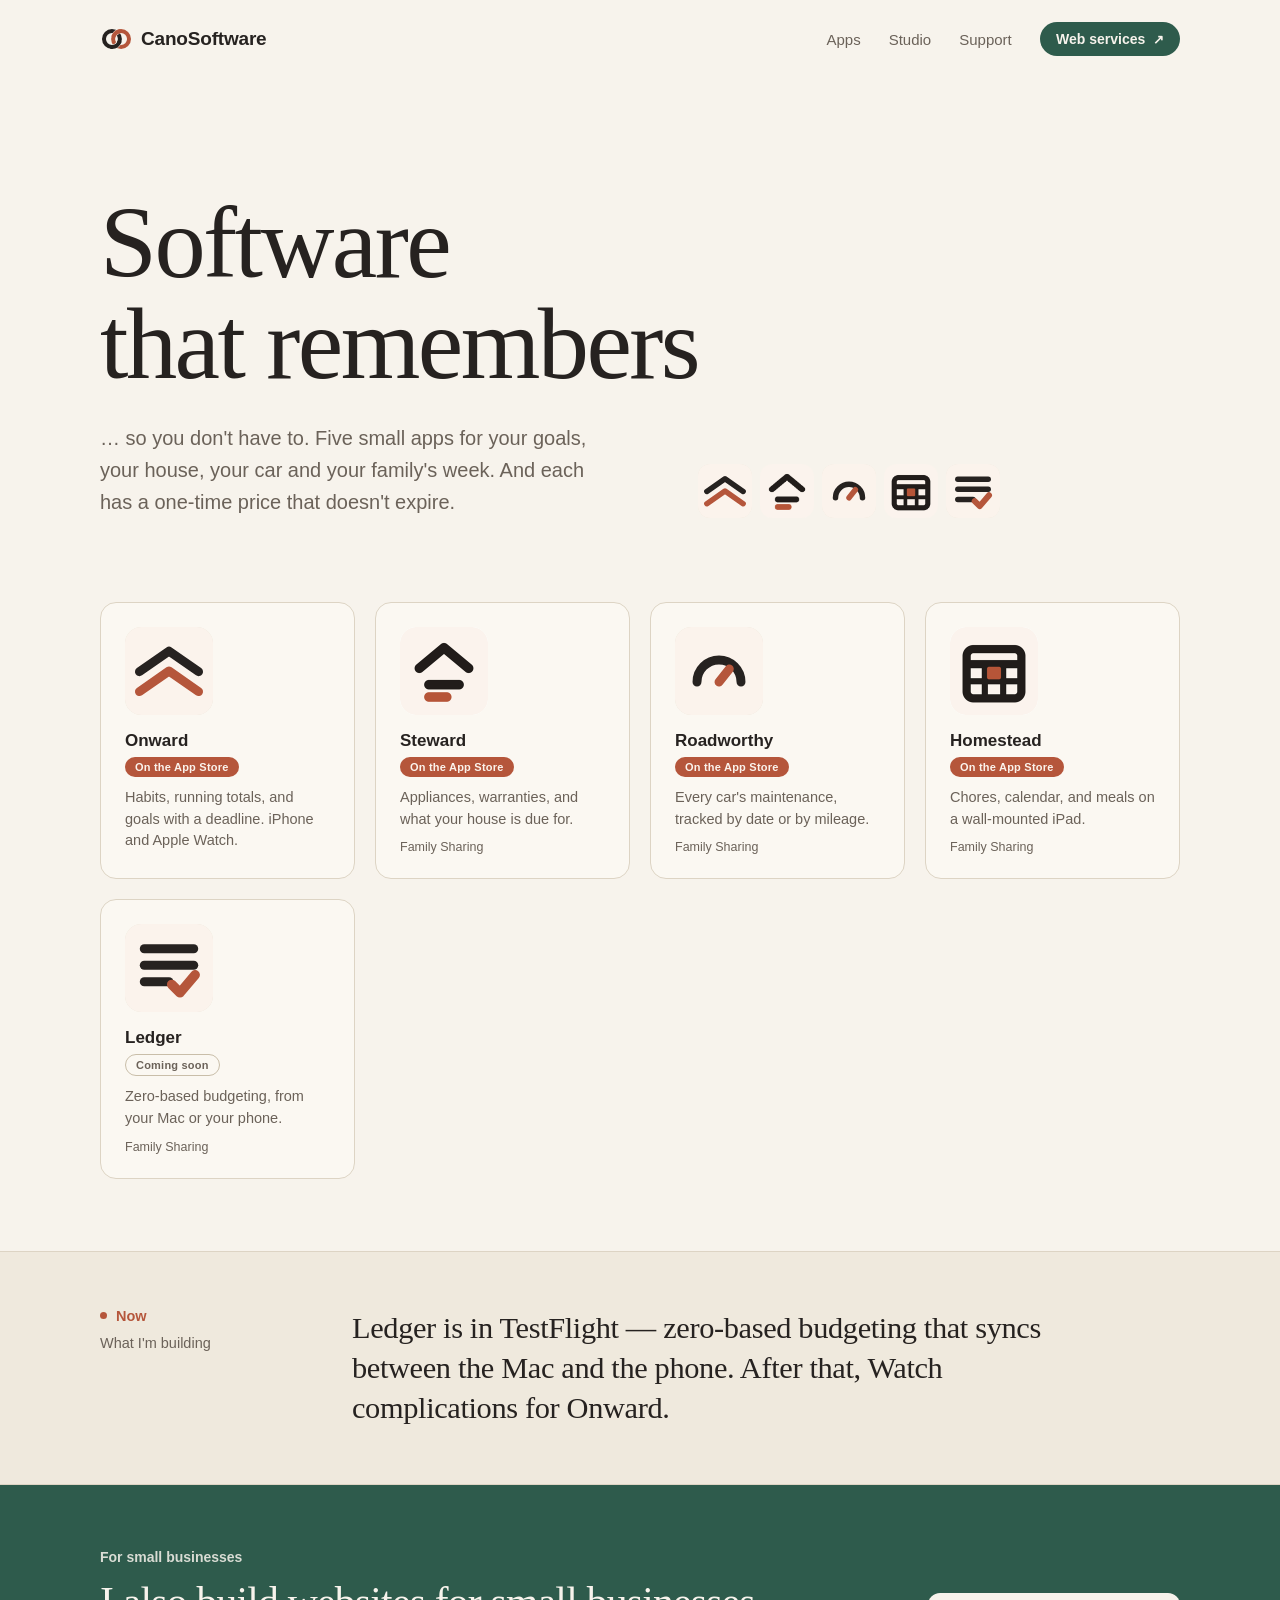
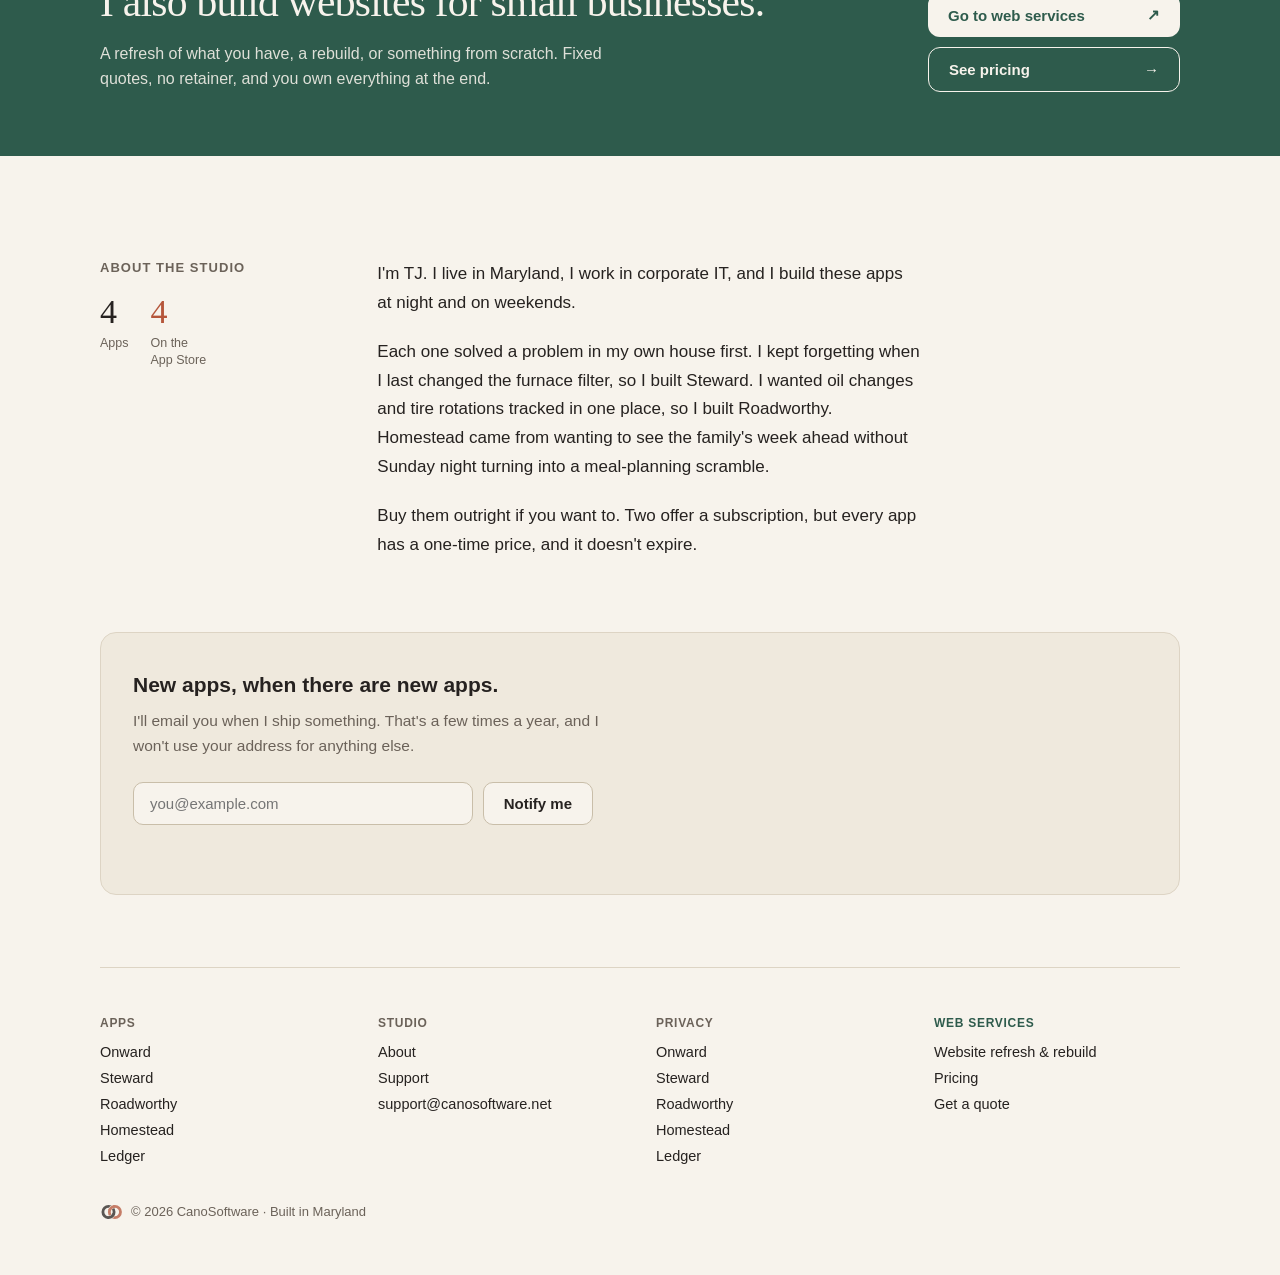
==== commit 64acc323: "Give the "Now / what I'm building" section its own full-bleed band Matches the design's intent for i" ====
--- a/index.html
+++ b/index.html
@@ -156,7 +156,10 @@
     </div>
   </section>
 
-  <section data-reveal="1" style="padding:56px 0;">
+</div>
+
+<section data-reveal="1" style="background:var(--bg-alt);border-top:1px solid var(--border);border-bottom:1px solid var(--border);">
+  <div style="max-width:1080px;margin:0 auto;padding:56px 24px;">
     <div style="display:flex;flex-wrap:wrap;gap:32px;align-items:flex-start;">
       <div style="flex:1 1 180px;min-width:0;max-width:220px;">
         <div style="display:flex;align-items:center;gap:9px;margin-bottom:10px;">
@@ -167,9 +170,8 @@
       </div>
       <p style="flex:1 1 460px;min-width:0;font-family:ui-serif,Georgia,'Iowan Old Style','Palatino Linotype',serif;font-size:clamp(1.3rem,2.8vw,1.9rem);font-weight:500;line-height:1.32;letter-spacing:-0.012em;margin:0;color:var(--text);max-width:700px;">Ledger is in TestFlight &mdash; zero-based budgeting that syncs between the Mac and the phone. After that, Watch complications for Onward.</p>
     </div>
-  </section>
-
-</div>
+  </div>
+</section>
 
 <section data-reveal="1" style="background:var(--accent-services);">
   <div style="max-width:1080px;margin:0 auto;padding:clamp(40px,7vw,64px) 24px;">
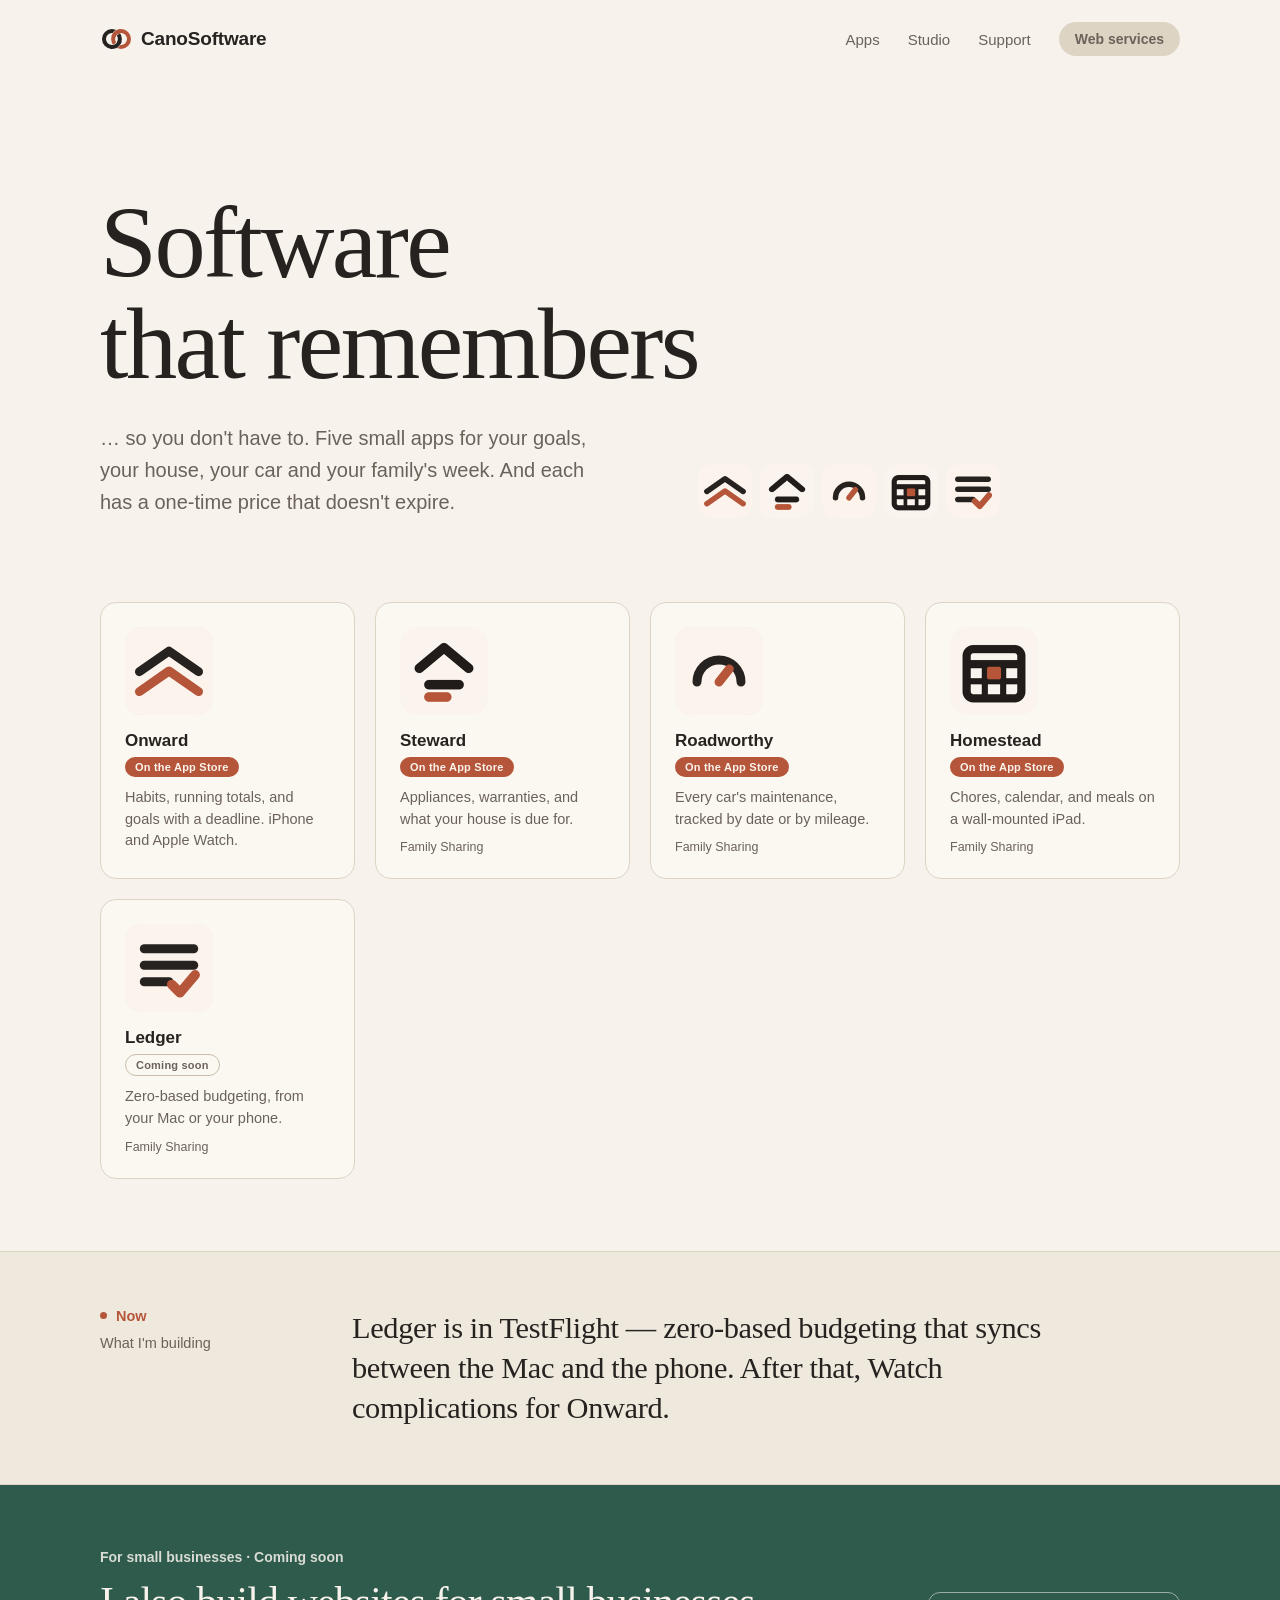
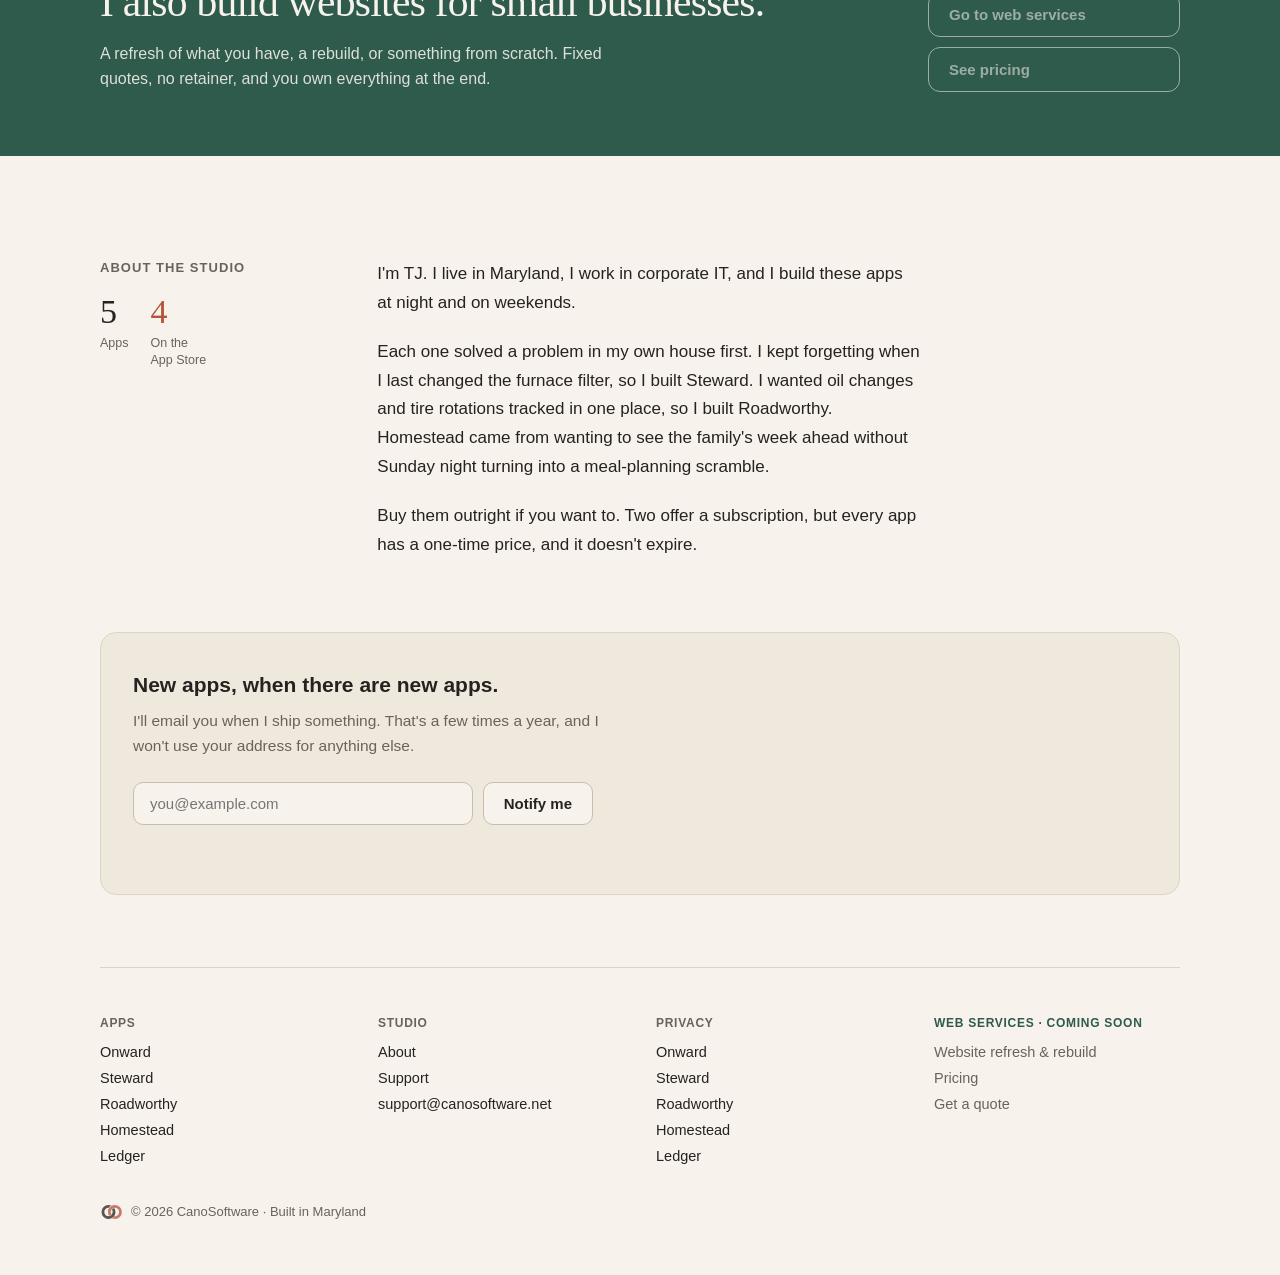
==== commit c753ae26: "Mark web services as coming soon on homepage Grey out the web services nav badge, hero CTA section, " ====
--- a/index.html
+++ b/index.html
@@ -54,6 +54,9 @@
 img.app-icon{display:block;width:88px;height:88px;border-radius:16px;object-fit:cover;background:var(--bg-alt);}
 [data-reveal]{opacity:0;transform:translateY(20px);transition:opacity .6s cubic-bezier(.2,0,.2,1),transform .6s cubic-bezier(.2,0,.2,1);}
 #top,#apps,#studio{scroll-margin-top:96px;}
+.coming-soon{position:relative;cursor:default;}
+.coming-soon::after{content:"Coming soon";position:absolute;bottom:calc(100% + 8px);left:50%;transform:translateX(-50%) translateY(4px);background:var(--text);color:var(--bg);font-size:12px;font-weight:600;padding:6px 10px;border-radius:6px;white-space:nowrap;opacity:0;pointer-events:none;transition:opacity .15s ease,transform .15s ease;}
+.coming-soon:hover::after{opacity:1;transform:translateX(-50%) translateY(0);}
 </style>
 </head>
 <body>
@@ -66,7 +69,7 @@
         <a href="#apps" style="font-size:15px;color:var(--text-muted);">Apps</a>
         <a href="#studio" style="font-size:15px;color:var(--text-muted);">Studio</a>
         <a href="support.html" style="font-size:15px;color:var(--text-muted);">Support</a>
-        <a href="https://web.canosoftware.net" data-magnet="1" style="display:inline-flex;align-items:center;gap:8px;font-size:14px;font-weight:600;color:var(--bg);background:var(--accent-services);padding:9px 16px;border-radius:20px;white-space:nowrap;">Web services <span aria-hidden="true" style="font-size:13px;">&#8599;</span></a>
+        <span class="coming-soon" style="display:inline-flex;align-items:center;gap:8px;font-size:14px;font-weight:600;color:var(--text-muted);background:var(--border);padding:9px 16px;border-radius:20px;white-space:nowrap;">Web services</span>
       </div>
     </nav>
   </div>
@@ -177,13 +180,13 @@
   <div style="max-width:1080px;margin:0 auto;padding:clamp(40px,7vw,64px) 24px;">
     <div style="display:flex;flex-wrap:wrap;gap:36px;align-items:flex-end;">
       <div style="flex:1 1 420px;min-width:0;">
-        <span style="font-size:14px;font-weight:600;color:var(--bg);opacity:.85;display:block;margin-bottom:14px;">For small businesses</span>
+        <span style="font-size:14px;font-weight:600;color:var(--bg);opacity:.85;display:block;margin-bottom:14px;">For small businesses &middot; Coming soon</span>
         <h2 style="font-family:ui-serif,Georgia,'Iowan Old Style','Palatino Linotype',serif;font-weight:500;font-size:clamp(1.7rem,3.8vw,2.6rem);line-height:1.14;letter-spacing:-0.018em;margin:0 0 14px;color:var(--bg);">I also build websites for small businesses.</h2>
         <p style="font-size:16px;line-height:1.6;margin:0;color:var(--bg);opacity:.88;max-width:520px;">A refresh of what you have, a rebuild, or something from scratch. Fixed quotes, no retainer, and you own everything at the end.</p>
       </div>
       <div style="flex:0 1 auto;display:flex;flex-direction:column;gap:10px;">
-        <a href="https://web.canosoftware.net" data-magnet="1" style="display:inline-flex;align-items:center;justify-content:space-between;gap:14px;font-size:15px;font-weight:600;color:var(--accent-services);background:var(--bg);padding:13px 20px;border-radius:12px;min-width:210px;">Go to web services <span aria-hidden="true">&#8599;</span></a>
-        <a href="https://web.canosoftware.net/pricing.html" style="display:inline-flex;align-items:center;justify-content:space-between;gap:14px;font-size:15px;font-weight:600;color:var(--bg);border:1px solid var(--bg);padding:13px 20px;border-radius:12px;min-width:210px;">See pricing <span aria-hidden="true">&#8594;</span></a>
+        <span class="coming-soon" style="display:inline-flex;align-items:center;justify-content:space-between;gap:14px;font-size:15px;font-weight:600;color:var(--bg);opacity:.55;border:1px solid var(--bg);padding:13px 20px;border-radius:12px;min-width:210px;">Go to web services</span>
+        <span class="coming-soon" style="display:inline-flex;align-items:center;justify-content:space-between;gap:14px;font-size:15px;font-weight:600;color:var(--bg);opacity:.55;border:1px solid var(--bg);padding:13px 20px;border-radius:12px;min-width:210px;">See pricing</span>
       </div>
     </div>
   </div>
@@ -388,10 +391,10 @@
         <a href="https://ledger.canosoftware.net/privacy" style="font-size:14.5px;color:var(--text);">Ledger</a>
       </div>
       <div style="display:flex;flex-direction:column;gap:10px;">
-        <span style="font-size:12px;font-weight:600;letter-spacing:0.06em;text-transform:uppercase;color:var(--accent-services);margin-bottom:4px;">Web services</span>
-        <a href="https://web.canosoftware.net#services" style="font-size:14.5px;color:var(--text);">Website refresh &amp; rebuild</a>
-        <a href="https://web.canosoftware.net/pricing.html" style="font-size:14.5px;color:var(--text);">Pricing</a>
-        <a href="https://web.canosoftware.net#contact" style="font-size:14.5px;color:var(--text);">Get a quote</a>
+        <span style="font-size:12px;font-weight:600;letter-spacing:0.06em;text-transform:uppercase;color:var(--accent-services);margin-bottom:4px;">Web services &middot; Coming soon</span>
+        <span class="coming-soon" style="font-size:14.5px;color:var(--text-muted);">Website refresh &amp; rebuild</span>
+        <span class="coming-soon" style="font-size:14.5px;color:var(--text-muted);">Pricing</span>
+        <span class="coming-soon" style="font-size:14.5px;color:var(--text-muted);">Get a quote</span>
       </div>
     </div>
     <div style="display:flex;align-items:center;gap:9px;">
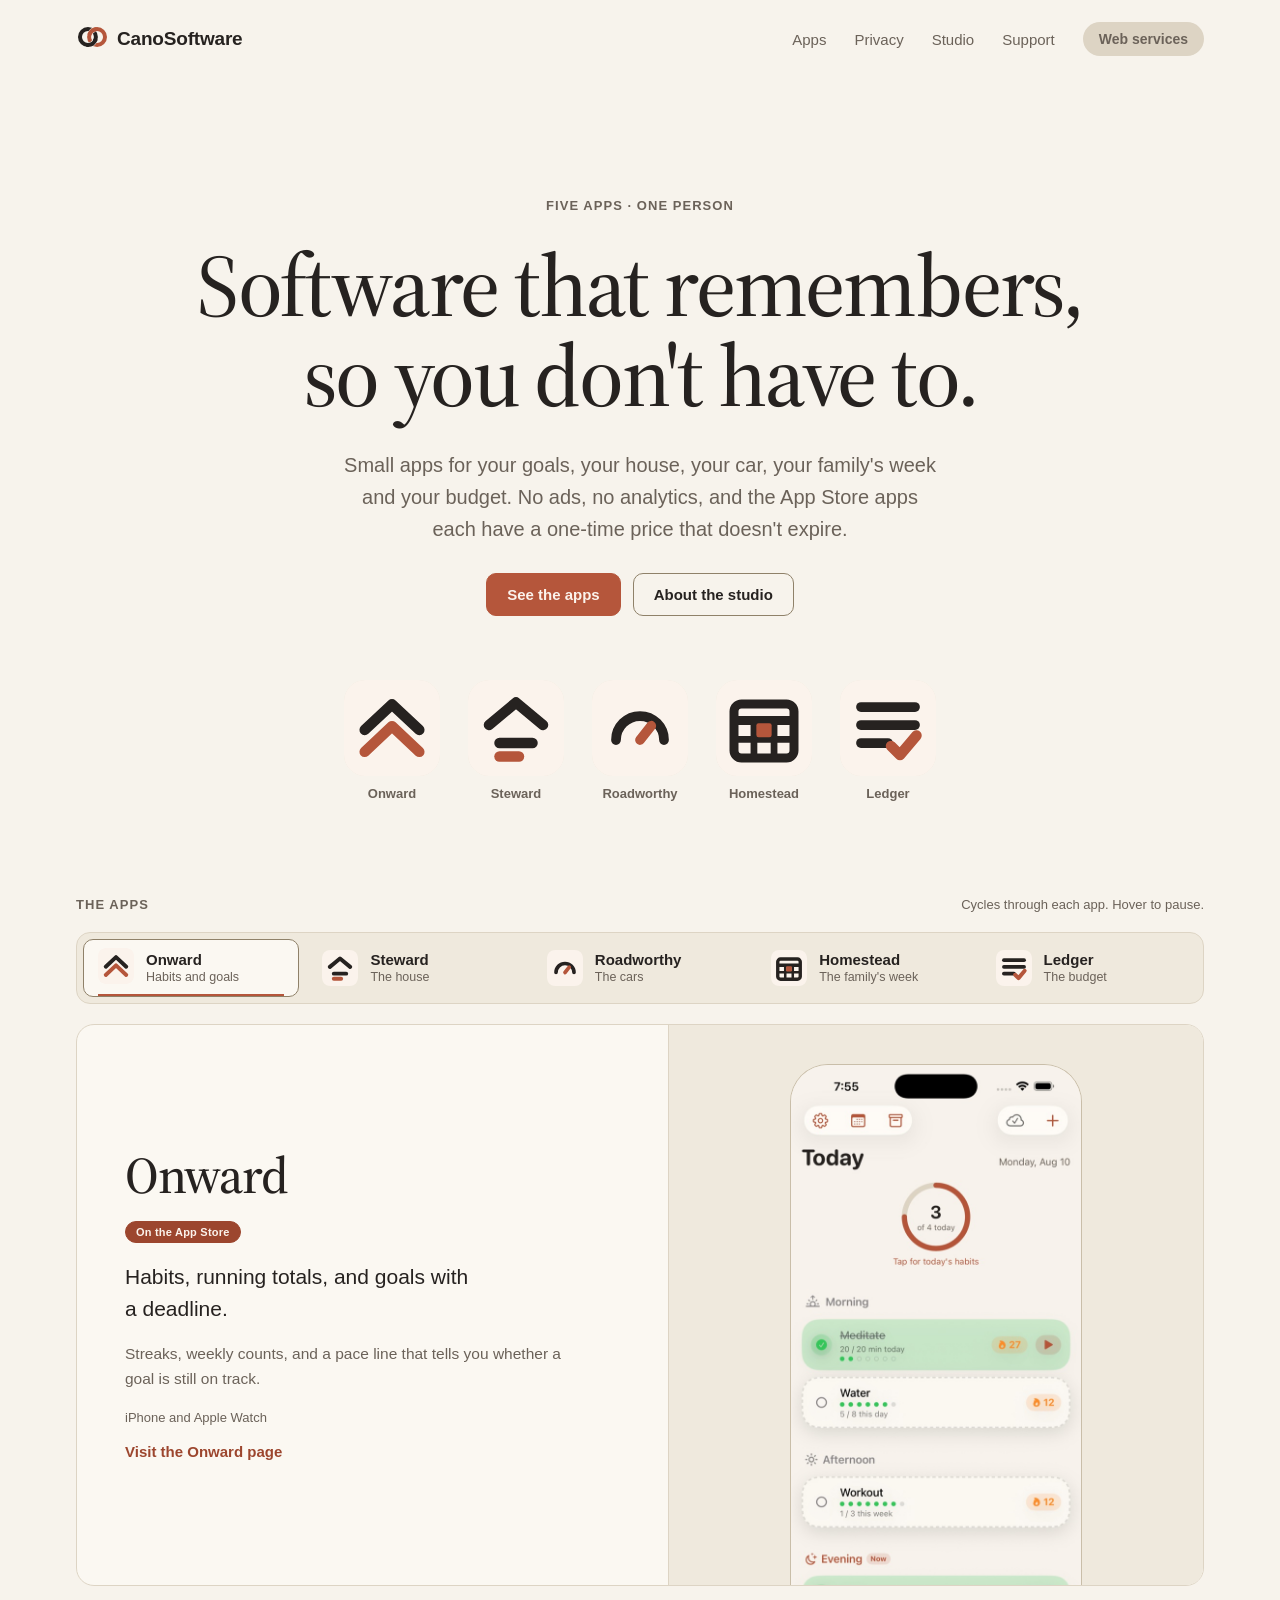
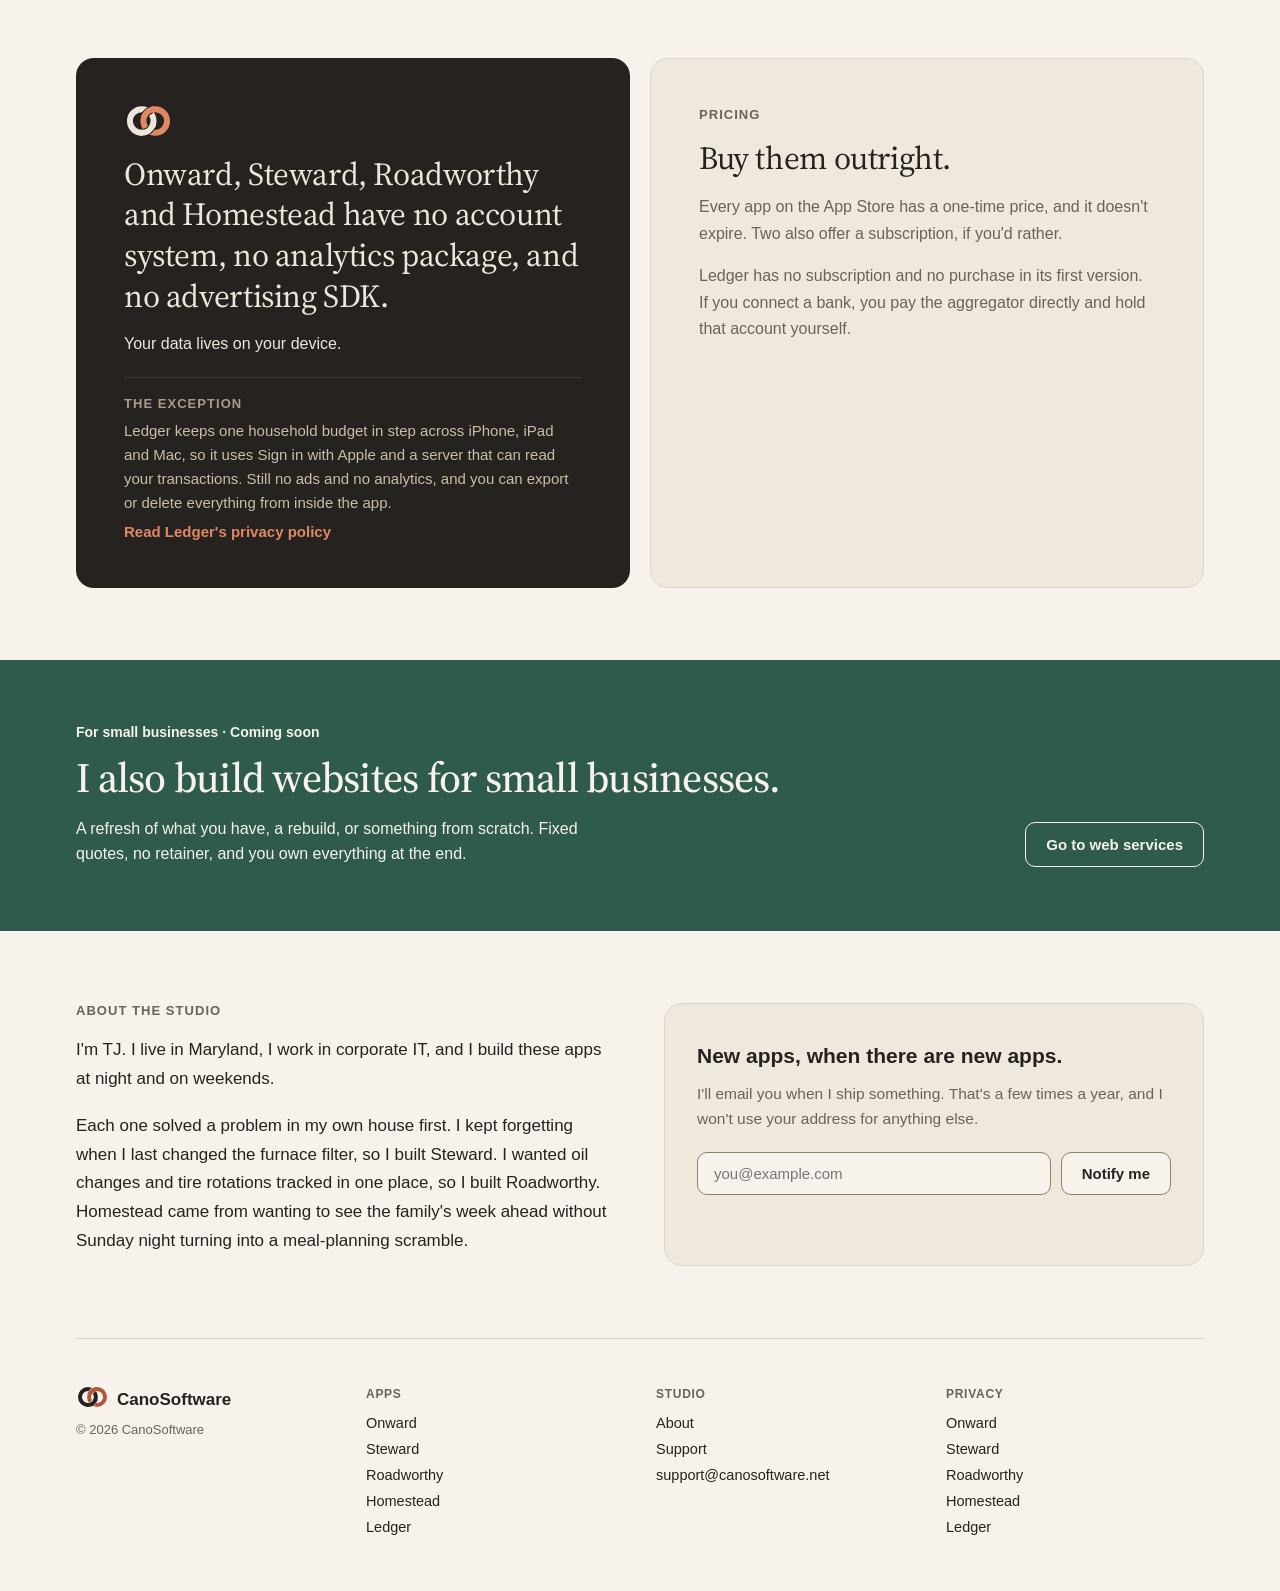
==== commit 4b27893e: "Redesign homepage from Claude Design "Homepage v2" Tabbed app rotator with autoplay, new app-icon fa" ====
--- a/index.html
+++ b/index.html
@@ -23,388 +23,532 @@
   "description": "Apps that keep track of your goals, your house, your car, and your family's week. Built by one person in Maryland."
 }
 </script>
+<link rel="preconnect" href="https://fonts.googleapis.com">
+<link rel="preconnect" href="https://fonts.gstatic.com" crossorigin>
+<link rel="stylesheet" href="https://fonts.googleapis.com/css2?family=Source+Serif+4:opsz,wght@8..60,400;8..60,500;8..60,600&display=swap">
 <style>
-.mark-light{display:block;}
-.mark-dark{display:none;}
-@media (prefers-color-scheme: dark){
-  .mark-light{display:none;}
-  .mark-dark{display:block;}
+/* ---- Design tokens: CanoSoftware design system (tokens/*.css), verbatim ---- */
+:root{
+  --ink:#262220;
+  --terracotta:#B5563B;
+  --terracotta-dark:#9C462E;
+  --terracotta-text:#9C462E;
+  --terracotta-tint:#E08863;
+  --page:#F7F3EC;
+  --surface-raised:#FBF8F2;
+  --surface-sunken:#EFE9DD;
+  --surface-tile:#FBF3EC;
+  --surface-paper:#FFFFFF;
+  --text-primary:#262220;
+  --text-secondary:#6B6259;
+  --text-tertiary:#706758;
+  --text-disabled:#9A9086;
+  --text-on-terracotta:#FBF3EC;
+  --border:#DDD4C4;
+  --border-strong:#C9BEA9;
+  --border-interactive:#8F8169;
+  --border-paper:#E7E1D6;
+  --rule-fill:#F3EFE7;
+  --pill-shipped-bg:#9C462E;
+  --pill-shipped-text:#FBF3EC;
+  --pill-soon-border:#C9BEA9;
+  --pill-soon-text:#6B6259;
+  --selection-bg:#B5563B;
+  --selection-text:#FBF3EC;
+  --focus-ring:#B5563B;
+
+  --font-display:"Source Serif 4",ui-serif,Georgia,"Iowan Old Style","Palatino Linotype",serif;
+  --font-ui:-apple-system,BlinkMacSystemFont,"Segoe UI",Roboto,sans-serif;
+  --type-lede-size:clamp(1.05rem,2.5vw,1.25rem);
+  --type-pill-size:11px;
+  --type-pill-track:0.02em;
+  --type-eyebrow-track:0.08em;
+
+  --radius-pill:20px;
+  --radius-control:10px;
+  --radius-panel:18px;
+
+  --ease-standard:cubic-bezier(.2,0,.2,1);
+  --dur-hover:120ms;
+  --dur-press:90ms;
+  --press-scale:.985;
 }
-:root{
-  --bg:#F7F3EC;--bg-alt:#EFE9DD;--card:#FBF8F2;
-  --text:#262220;--text-muted:#6B6259;
-  --accent:#B5563B;--accent-contrast:#FBF3EC;
-  --border:#DDD4C4;--border-strong:#C9BEA9;
-  --accent-services:#2E5B4C;
+@media (prefers-reduced-motion: reduce){
+  :root{ --press-scale:1; }
 }
+/* The design uses [data-theme="dark"]; the site follows the OS setting instead. */
 @media (prefers-color-scheme: dark){
   :root{
-    --bg:#17140F;--bg-alt:#211D17;--card:#1C1811;
-    --text:#EDE6DA;--text-muted:#A79C8C;
-    --accent:#E08863;--accent-contrast:#17140F;
-    --border:#33291F;--border-strong:#463A2B;
-    --accent-services:#7FAE9B;
+    --page:#17140F;
+    --surface-raised:#211D18;
+    --surface-sunken:#100E0A;
+    --surface-tile:#262220;
+    --text-primary:#EDE6DA;
+    --text-secondary:#A79C8C;
+    --text-tertiary:#93897A;
+    --terracotta:#E08863;
+    --terracotta-text:#E08863;
+    --text-disabled:#5F5647;
+    --border:#33291F;
+    --border-strong:#463A2C;
+    --border-interactive:#7F6C54;
   }
 }
-html{background:var(--bg);color-scheme:light dark;}
-body{margin:0;background:var(--bg);color:var(--text);font-family:-apple-system,BlinkMacSystemFont,'Segoe UI',Roboto,sans-serif;-webkit-font-smoothing:antialiased;}
-a{color:var(--accent);text-decoration:none;}
-a:hover{opacity:0.72;}
-::selection{background:var(--accent);color:var(--accent-contrast);}
-img.app-icon{display:block;width:88px;height:88px;border-radius:16px;object-fit:cover;background:var(--bg-alt);}
-[data-reveal]{opacity:0;transform:translateY(20px);transition:opacity .6s cubic-bezier(.2,0,.2,1),transform .6s cubic-bezier(.2,0,.2,1);}
-#top,#apps,#studio{scroll-margin-top:96px;}
-.coming-soon{position:relative;cursor:default;}
-.coming-soon::after{content:"Coming soon";position:absolute;bottom:calc(100% + 8px);left:50%;transform:translateX(-50%) translateY(4px);background:var(--text);color:var(--bg);font-size:12px;font-weight:600;padding:6px 10px;border-radius:6px;white-space:nowrap;opacity:0;pointer-events:none;transition:opacity .15s ease,transform .15s ease;}
-.coming-soon:hover::after{opacity:1;transform:translateX(-50%) translateY(0);}
+
+/* ---- Page ---- */
+html{background:var(--page);color-scheme:light dark;}
+body{margin:0;background:var(--page);color:var(--text-primary);font-family:var(--font-ui);-webkit-font-smoothing:antialiased;}
+a{color:var(--terracotta-text);text-decoration:none;transition:opacity .15s cubic-bezier(.2,0,.2,1);}
+a:hover{opacity:.72;}
+::selection{background:#B5563B;color:#FBF3EC;}
+img{max-width:100%;}
+button{font-family:var(--font-ui);}
+.wrap{max-width:1128px;margin:0 auto;padding:0 24px;}
+.page-root{background:var(--page);color:var(--text-primary);min-height:100vh;}
+[data-reveal]{will-change:opacity,translate;}
+#top,#apps,#privacy,#studio{scroll-margin-top:96px;}
+
+.eyebrow{font-family:var(--font-ui);font-size:13px;font-weight:600;letter-spacing:var(--type-eyebrow-track);text-transform:uppercase;color:var(--text-secondary);margin:0;}
+.pill{font-family:var(--font-ui);font-size:var(--type-pill-size);font-weight:600;letter-spacing:var(--type-pill-track);padding:4px 10px;border-radius:var(--radius-pill);white-space:nowrap;}
+.pill-shipped{background:var(--pill-shipped-bg);color:var(--pill-shipped-text);border:1px solid var(--pill-shipped-bg);}
+.pill-soon{background:transparent;color:var(--pill-soon-text);border:1px solid var(--pill-soon-border);}
+.btn{font-family:var(--font-ui);font-weight:600;border-radius:var(--radius-control);cursor:pointer;padding:12px 20px;font-size:15px;white-space:nowrap;transition:opacity var(--dur-hover) var(--ease-standard),transform var(--dur-press) var(--ease-standard);}
+.btn-primary{border:1px solid var(--border-interactive);background:var(--page);color:var(--text-primary);}
+.btn-accent{border:1px solid var(--terracotta);background:var(--terracotta);color:var(--text-on-terracotta);}
+.btn:disabled{opacity:.45;cursor:default;}
+[hidden]{display:none !important;}
+
+/* Nav */
+.nav-shell{position:sticky;top:0;z-index:60;background:var(--page);}
+nav.nav{display:flex;align-items:center;justify-content:space-between;gap:16px;padding:22px 0;flex-wrap:wrap;}
+.nav-brand{display:flex;align-items:center;gap:10px;font-size:19px;font-weight:600;letter-spacing:-0.01em;color:var(--text-primary);}
+.nav-links{display:flex;gap:28px;flex-wrap:wrap;align-items:center;}
+.nav-links a{font-size:15px;color:var(--text-secondary);}
+.nav-pill{font-size:14px;font-weight:600;color:var(--text-secondary);background:var(--border);padding:9px 16px;border-radius:20px;white-space:nowrap;}
+.progress-track{height:2px;margin-bottom:-2px;position:relative;}
+.progress-bar{height:2px;width:0%;background:var(--terracotta);}
+
+/* Hero */
+header#top{padding:clamp(56px,10vw,120px) 0 72px;display:flex;flex-direction:column;align-items:center;text-align:center;gap:28px;}
+.hero-head{display:flex;flex-direction:column;align-items:center;gap:28px;will-change:transform;}
+.hero-head h1{font-family:var(--font-display);font-weight:500;font-size:clamp(2.8rem,7vw,5.5rem);line-height:1.02;letter-spacing:-0.025em;margin:0;max-width:960px;text-wrap:balance;}
+.hero-lede{font-size:var(--type-lede-size);line-height:1.6;color:var(--text-secondary);margin:0;max-width:600px;text-wrap:pretty;}
+.hero-cta{display:flex;gap:12px;flex-wrap:wrap;justify-content:center;}
+.hero-icons{display:flex;gap:clamp(14px,3vw,28px);margin-top:36px;flex-wrap:wrap;justify-content:center;}
+.hero-icon{display:flex;flex-direction:column;align-items:center;gap:10px;background:transparent;border:none;padding:0;cursor:pointer;opacity:0;transform:translateY(14px);transition:opacity .5s cubic-bezier(.2,0,.2,1) var(--d),transform .5s cubic-bezier(.2,0,.2,1) var(--d);}
+.hero-icons.loaded .hero-icon{opacity:1;transform:none;}
+.hero-icon img{display:block;width:clamp(64px,8vw,96px);height:clamp(64px,8vw,96px);border-radius:21px;background:var(--surface-sunken);transition:transform .22s cubic-bezier(.2,0,.2,1);}
+.hero-icon:hover img{transform:translateY(-6px);}
+.hero-icon span{font-size:13px;font-weight:600;color:var(--text-secondary);}
+
+/* Apps */
+#apps{padding:24px 0 0;}
+.apps-head{display:flex;justify-content:space-between;align-items:baseline;gap:16px;flex-wrap:wrap;margin-bottom:20px;}
+.tab-hint{font-size:13px;color:var(--text-secondary);}
+.tabs{display:grid;grid-template-columns:repeat(5,minmax(150px,1fr));gap:8px;padding:6px;border:1px solid var(--border);border-radius:14px;background:var(--surface-sunken);overflow-x:auto;}
+.tab{min-width:0;position:relative;overflow:hidden;display:flex;align-items:center;gap:12px;padding:10px 14px;border-radius:10px;border:1px solid transparent;background:transparent;cursor:pointer;text-align:left;color:var(--text-primary);transition:background .22s cubic-bezier(.2,0,.2,1),border-color .22s cubic-bezier(.2,0,.2,1),transform .09s cubic-bezier(.2,0,.2,1);}
+.tab:active{transform:scale(.985);}
+.tab.on{background:var(--surface-raised);border-color:var(--border-interactive);}
+.tab img{display:block;width:36px;height:36px;border-radius:8px;transition:transform .22s cubic-bezier(.2,0,.2,1);}
+.tab.on img{transform:translateY(-2px);}
+.tab-text{display:flex;flex-direction:column;gap:2px;}
+.tab-name{font-size:15px;font-weight:600;}
+.tab-short{font-size:12.5px;color:var(--text-secondary);}
+.tab-bar{position:absolute;left:14px;right:14px;bottom:0;height:2px;background:var(--border);opacity:0;}
+.tab-bar i{display:block;height:2px;background:var(--terracotta);width:0%;}
+.stage{margin-top:20px;border:1px solid var(--border);border-radius:18px;background:var(--surface-raised);display:flex;flex-wrap:wrap;overflow:hidden;}
+.stage-copy{flex:1 1 380px;min-width:0;padding:clamp(32px,5vw,56px) clamp(24px,4vw,48px);display:flex;flex-direction:column;justify-content:center;align-items:flex-start;gap:18px;transition:opacity .22s cubic-bezier(.2,0,.2,1),transform .22s cubic-bezier(.2,0,.2,1);}
+.stage-copy h2{font-family:var(--font-display);font-weight:500;font-size:clamp(2.2rem,4vw,3.25rem);line-height:1.05;letter-spacing:-0.02em;margin:0;}
+.stage-desc{margin:0;font-size:21px;line-height:1.5;max-width:440px;text-wrap:pretty;}
+.stage-story{margin:0;font-size:15.5px;line-height:1.6;color:var(--text-secondary);max-width:440px;text-wrap:pretty;}
+.stage-meta{font-size:13px;color:var(--text-secondary);}
+.stage-cta{font-size:15px;font-weight:600;}
+.stage-shot{flex:1 1 420px;min-width:0;min-height:560px;background:var(--surface-sunken);border-left:1px solid var(--border);display:flex;align-items:flex-end;justify-content:center;overflow:hidden;}
+.shot-inner{display:flex;align-items:flex-end;justify-content:center;width:100%;height:100%;transition:opacity .3s cubic-bezier(.2,0,.2,1),transform .45s cubic-bezier(.2,0,.2,1);}
+.shot-phone{display:block;width:290px;height:520px;object-fit:cover;object-position:top;border:1px solid var(--border-strong);border-bottom:none;border-radius:38px 38px 0 0;transition:transform .3s cubic-bezier(.2,0,.2,1);}
+.shot-phone:hover{transform:translateY(-10px);}
+.shot-ipad{display:block;width:86%;max-width:520px;height:auto;border:1px solid var(--border-strong);border-radius:18px;align-self:center;transition:transform .3s cubic-bezier(.2,0,.2,1);}
+.shot-ipad:hover{transform:scale(1.02);}
+.shot-none{align-self:center;display:flex;flex-direction:column;align-items:center;gap:22px;padding:40px;text-align:center;}
+.shot-none img{display:block;width:150px;height:150px;border-radius:32px;transition:transform .3s cubic-bezier(.2,0,.2,1);}
+.shot-none img:hover{transform:translateY(-6px);}
+.shot-none .quote{font-family:var(--font-display);font-size:26px;line-height:1.3;letter-spacing:-0.01em;max-width:320px;}
+.shot-none .plat{font-size:13px;color:var(--text-secondary);}
+
+/* Privacy + pricing */
+#privacy{padding:72px 0 0;display:grid;grid-template-columns:repeat(auto-fit,minmax(min(100%,420px),1fr));gap:20px;}
+.card-dark{border-radius:18px;background:#262220;color:#EDE6DA;padding:clamp(32px,4vw,48px);display:flex;flex-direction:column;gap:18px;transition:transform .3s cubic-bezier(.2,0,.2,1);}
+.card-dark:hover{transform:translateY(-4px);}
+.card-dark .big{margin:0;font-family:var(--font-display);font-size:clamp(1.6rem,2.6vw,2rem);line-height:1.28;letter-spacing:-0.012em;text-wrap:pretty;}
+.card-dark .exc{border-top:1px solid #463A2C;padding-top:18px;margin-top:6px;display:flex;flex-direction:column;gap:8px;}
+.card-dark .exc-label{font-size:13px;font-weight:600;letter-spacing:0.08em;text-transform:uppercase;color:#A79C8C;}
+.card-dark .exc p{margin:0;font-size:15px;line-height:1.6;color:#C9BEA9;max-width:520px;}
+.card-dark .exc a{font-size:15px;font-weight:600;color:#E08863;}
+.card-sunken{border:1px solid var(--border);border-radius:18px;background:var(--surface-sunken);padding:clamp(32px,4vw,48px);display:flex;flex-direction:column;gap:16px;transition:transform .3s cubic-bezier(.2,0,.2,1),border-color .3s cubic-bezier(.2,0,.2,1);}
+.card-sunken:hover{transform:translateY(-4px);border-color:var(--border-strong);}
+.card-sunken .big{margin:0;font-family:var(--font-display);font-size:clamp(1.6rem,2.6vw,2rem);line-height:1.28;letter-spacing:-0.012em;}
+.card-sunken p.body{margin:0;font-size:16px;line-height:1.65;color:var(--text-secondary);}
+
+/* Web services band */
+.services{background:#2E5B4C;margin-top:72px;}
+.services-in{max-width:1128px;margin:0 auto;padding:clamp(40px,7vw,64px) 24px;display:flex;flex-wrap:wrap;align-items:flex-end;gap:36px;}
+.services-copy{flex:1 1 420px;min-width:0;}
+.services-kicker{font-size:14px;font-weight:600;color:#F7F3EC;display:block;margin-bottom:14px;}
+.services h2{font-family:var(--font-display);font-weight:500;font-size:clamp(1.7rem,3.8vw,2.6rem);line-height:1.14;letter-spacing:-0.018em;margin:0 0 14px;color:#F7F3EC;}
+.services p{font-size:16px;line-height:1.6;margin:0;color:#F7F3EC;max-width:520px;}
+.services-btn{flex:none;font-size:15px;font-weight:600;color:#F7F3EC;border:1px solid #F7F3EC;padding:13px 20px;border-radius:10px;white-space:nowrap;}
+
+/* Studio */
+#studio{padding:72px 0;display:grid;grid-template-columns:repeat(auto-fit,minmax(min(100%,420px),1fr));gap:48px;align-items:start;}
+.studio-copy{display:flex;flex-direction:column;gap:18px;}
+.studio-copy p{font-size:17px;line-height:1.7;margin:0;max-width:620px;}
+.signup{padding:40px 32px;border:1px solid var(--border);border-radius:18px;background:var(--surface-sunken);display:flex;flex-direction:column;gap:14px;}
+.signup h3{font-size:21px;font-weight:600;margin:0;}
+.signup p{font-size:15.5px;line-height:1.6;color:var(--text-secondary);margin:0;}
+.signup form{display:flex;gap:10px;margin-top:6px;flex-wrap:wrap;}
+.signup input[type=email]{flex:1 1 220px;min-width:0;padding:12px 16px;border-radius:10px;border:1px solid var(--border-interactive);background:var(--page);color:var(--text-primary);font-size:15px;font-family:var(--font-ui);}
+.hp{position:absolute;left:-9999px;width:1px;height:1px;opacity:0;}
+#subscribe-status{margin:0;font-size:14px;line-height:1.5;min-height:1.2em;}
+
+/* Footer */
+footer.foot{padding:48px 0 56px;border-top:1px solid var(--border);display:grid;grid-template-columns:repeat(auto-fit,minmax(160px,1fr));gap:32px;}
+.foot-col{display:flex;flex-direction:column;gap:10px;}
+.foot-brand{display:flex;align-items:center;gap:10px;font-size:17px;font-weight:600;}
+.foot-copy{font-size:13px;color:var(--text-secondary);}
+.foot-title{font-size:12px;font-weight:600;letter-spacing:0.06em;text-transform:uppercase;color:var(--text-secondary);margin-bottom:4px;}
+.foot-col a{font-size:14.5px;color:var(--text-primary);}
 </style>
 </head>
 <body>
-
-<div style="position:sticky;top:0;z-index:60;background:var(--bg);">
-  <div style="max-width:1080px;margin:0 auto;padding:0 24px;">
-    <nav style="display:flex;align-items:center;justify-content:space-between;gap:16px;padding:22px 0;flex-wrap:wrap;">
-      <a href="index.html" style="display:flex;align-items:center;gap:10px;font-size:19px;font-weight:600;letter-spacing:-0.01em;color:var(--text);"><img class="mark mark-light" src="assets/mark.svg" alt="" width="31" height="20" /><img class="mark mark-dark" src="assets/mark-dark.svg" alt="" width="31" height="20" />CanoSoftware</a>
-      <div style="display:flex;gap:28px;flex-wrap:wrap;align-items:center;">
-        <a href="#apps" style="font-size:15px;color:var(--text-muted);">Apps</a>
-        <a href="#studio" style="font-size:15px;color:var(--text-muted);">Studio</a>
-        <a href="support.html" style="font-size:15px;color:var(--text-muted);">Support</a>
-        <span class="coming-soon" style="display:inline-flex;align-items:center;gap:8px;font-size:14px;font-weight:600;color:var(--text-muted);background:var(--border);padding:9px 16px;border-radius:20px;white-space:nowrap;">Web services</span>
-      </div>
-    </nav>
+<div class="page-root">
+
+  <div class="nav-shell">
+    <div class="wrap">
+      <nav class="nav">
+        <a href="/" class="nav-brand"><picture><source media="(prefers-color-scheme: dark)" srcset="assets/mark-dark.svg"><img src="assets/mark.svg" alt="" width="31" height="20"></picture>CanoSoftware</a>
+        <div class="nav-links">
+          <a href="#apps">Apps</a>
+          <a href="#privacy">Privacy</a>
+          <a href="#studio">Studio</a>
+          <a href="support.html">Support</a>
+          <span class="nav-pill">Web services</span>
+        </div>
+      </nav>
+    </div>
+    <div class="progress-track"><div class="progress-bar" id="bar"></div></div>
   </div>
-  <div style="height:2px;margin-bottom:-2px;position:relative;">
-    <div data-scroll-progress style="height:2px;width:0%;background:var(--accent);transition:width .12s linear;"></div>
+
+  <div class="wrap">
+    <header id="top">
+      <div class="hero-head" id="hero">
+        <span class="eyebrow">Five apps · One person</span>
+        <h1>Software that remembers, so you don't have to.</h1>
+      </div>
+      <p class="hero-lede" id="lede">Small apps for your goals, your house, your car, your family's week and your budget. No ads, no analytics, and the App Store apps each have a one-time price that doesn't expire.</p>
+      <div class="hero-cta">
+        <button type="button" class="btn btn-accent" data-goto="apps">See the apps</button>
+        <button type="button" class="btn btn-primary" data-goto="studio">About the studio</button>
+      </div>
+      <div class="hero-icons" id="hero-icons">
+        <button type="button" class="hero-icon" data-pick="0" aria-label="Onward" style="--d:120ms"><picture><source media="(prefers-color-scheme: dark)" srcset="assets/app-icons/onward-dark.svg"><img src="assets/app-icons/onward-light.svg" alt=""></picture><span>Onward</span></button>
+        <button type="button" class="hero-icon" data-pick="1" aria-label="Steward" style="--d:190ms"><picture><source media="(prefers-color-scheme: dark)" srcset="assets/app-icons/steward-dark.svg"><img src="assets/app-icons/steward-light.svg" alt=""></picture><span>Steward</span></button>
+        <button type="button" class="hero-icon" data-pick="2" aria-label="Roadworthy" style="--d:260ms"><picture><source media="(prefers-color-scheme: dark)" srcset="assets/app-icons/roadworthy-dark.svg"><img src="assets/app-icons/roadworthy-light.svg" alt=""></picture><span>Roadworthy</span></button>
+        <button type="button" class="hero-icon" data-pick="3" aria-label="Homestead" style="--d:330ms"><picture><source media="(prefers-color-scheme: dark)" srcset="assets/app-icons/homestead-dark.svg"><img src="assets/app-icons/homestead-light.svg" alt=""></picture><span>Homestead</span></button>
+        <button type="button" class="hero-icon" data-pick="4" aria-label="Ledger" style="--d:400ms"><picture><source media="(prefers-color-scheme: dark)" srcset="assets/app-icons/ledger-dark.svg"><img src="assets/app-icons/ledger-light.svg" alt=""></picture><span>Ledger</span></button>
+      </div>
+    </header>
+
+    <section id="apps" data-reveal="1">
+      <div class="apps-head">
+        <span class="eyebrow">The apps</span>
+        <span class="tab-hint" id="tab-hint">Cycles through each app. Hover to pause.</span>
+      </div>
+      <div id="apps-rotator">
+        <div class="tabs">
+          <button type="button" class="tab on" data-tab="0"><picture><source media="(prefers-color-scheme: dark)" srcset="assets/app-icons/onward-dark.svg"><img src="assets/app-icons/onward-light.svg" alt=""></picture><span class="tab-text"><span class="tab-name">Onward</span><span class="tab-short">Habits and goals</span></span><span class="tab-bar"><i></i></span></button>
+          <button type="button" class="tab" data-tab="1"><picture><source media="(prefers-color-scheme: dark)" srcset="assets/app-icons/steward-dark.svg"><img src="assets/app-icons/steward-light.svg" alt=""></picture><span class="tab-text"><span class="tab-name">Steward</span><span class="tab-short">The house</span></span><span class="tab-bar"><i></i></span></button>
+          <button type="button" class="tab" data-tab="2"><picture><source media="(prefers-color-scheme: dark)" srcset="assets/app-icons/roadworthy-dark.svg"><img src="assets/app-icons/roadworthy-light.svg" alt=""></picture><span class="tab-text"><span class="tab-name">Roadworthy</span><span class="tab-short">The cars</span></span><span class="tab-bar"><i></i></span></button>
+          <button type="button" class="tab" data-tab="3"><picture><source media="(prefers-color-scheme: dark)" srcset="assets/app-icons/homestead-dark.svg"><img src="assets/app-icons/homestead-light.svg" alt=""></picture><span class="tab-text"><span class="tab-name">Homestead</span><span class="tab-short">The family's week</span></span><span class="tab-bar"><i></i></span></button>
+          <button type="button" class="tab" data-tab="4"><picture><source media="(prefers-color-scheme: dark)" srcset="assets/app-icons/ledger-dark.svg"><img src="assets/app-icons/ledger-light.svg" alt=""></picture><span class="tab-text"><span class="tab-name">Ledger</span><span class="tab-short">The budget</span></span><span class="tab-bar"><i></i></span></button>
+        </div>
+
+        <div class="stage">
+          <div class="stage-copy" id="stage-copy">
+            <h2 id="st-name">Onward</h2>
+            <span class="pill pill-shipped" id="st-shipped">On the App Store</span>
+            <span class="pill pill-soon" id="st-soon" hidden>Coming soon</span>
+            <p class="stage-desc" id="st-desc">Habits, running totals, and goals with a deadline.</p>
+            <p class="stage-story" id="st-story">Streaks, weekly counts, and a pace line that tells you whether a goal is still on track.</p>
+            <span class="stage-meta" id="st-meta">iPhone and Apple Watch</span>
+            <a class="stage-cta" id="st-cta" href="/onward/">Visit the Onward page</a>
+          </div>
+          <div class="stage-shot">
+            <div class="shot-inner" id="shot-inner">
+              <img class="shot-phone" id="st-phone" src="onward/assets/today.jpg" alt="">
+              <img class="shot-ipad" id="st-ipad" src="" alt="" hidden>
+              <div class="shot-none" id="st-none" hidden>
+                <picture><source media="(prefers-color-scheme: dark)" srcset="assets/app-icons/ledger-dark.svg"><img src="assets/app-icons/ledger-light.svg" alt=""></picture>
+                <span class="quote">Every dollar has a job. You just confirm it.</span>
+                <span class="plat">iPhone · iPad · Mac</span>
+              </div>
+            </div>
+          </div>
+        </div>
+      </div>
+    </section>
+
+    <section id="privacy">
+      <div class="card-dark" data-reveal="1">
+        <img src="assets/mark-dark.svg" alt="" width="46" height="30">
+        <p class="big">Onward, Steward, Roadworthy and Homestead have no account system, no analytics package, and no advertising SDK.</p>
+        <span style="font-size:16px;color:#EDE6DA;">Your data lives on your device.</span>
+        <div class="exc">
+          <span class="exc-label">The exception</span>
+          <p>Ledger keeps one household budget in step across iPhone, iPad and Mac, so it uses Sign in with Apple and a server that can read your transactions. Still no ads and no analytics, and you can export or delete everything from inside the app.</p>
+          <a href="https://ledger.canosoftware.net/privacy">Read Ledger's privacy policy</a>
+        </div>
+      </div>
+      <div class="card-sunken" data-reveal="1">
+        <span class="eyebrow">Pricing</span>
+        <p class="big">Buy them outright.</p>
+        <p class="body">Every app on the App Store has a one-time price, and it doesn't expire. Two also offer a subscription, if you'd rather.</p>
+        <p class="body">Ledger has no subscription and no purchase in its first version. If you connect a bank, you pay the aggregator directly and hold that account yourself.</p>
+      </div>
+    </section>
+  </div>
+
+  <section class="services" data-reveal="1">
+    <div class="services-in">
+      <div class="services-copy">
+        <span class="services-kicker">For small businesses · Coming soon</span>
+        <h2>I also build websites for small businesses.</h2>
+        <p>A refresh of what you have, a rebuild, or something from scratch. Fixed quotes, no retainer, and you own everything at the end.</p>
+      </div>
+      <span class="services-btn">Go to web services</span>
+    </div>
+  </section>
+
+  <div class="wrap">
+    <section id="studio">
+      <div class="studio-copy" data-reveal="1">
+        <span class="eyebrow">About the studio</span>
+        <p>I'm TJ. I live in Maryland, I work in corporate IT, and I build these apps at night and on weekends.</p>
+        <p>Each one solved a problem in my own house first. I kept forgetting when I last changed the furnace filter, so I built Steward. I wanted oil changes and tire rotations tracked in one place, so I built Roadworthy. Homestead came from wanting to see the family's week ahead without Sunday night turning into a meal-planning scramble.</p>
+      </div>
+      <div class="signup" data-reveal="1">
+        <h3>New apps, when there are new apps.</h3>
+        <p>I'll email you when I ship something. That's a few times a year, and I won't use your address for anything else.</p>
+        <form id="subscribe-form">
+          <input id="subscribe-email" type="email" required placeholder="you@example.com" aria-label="Email address">
+          <input id="subscribe-company" class="hp" type="text" name="company" autocomplete="off" tabindex="-1" aria-hidden="true">
+          <button id="subscribe-submit" type="submit" class="btn btn-primary">Notify me</button>
+        </form>
+        <p id="subscribe-status" role="status"></p>
+      </div>
+    </section>
+
+    <footer class="foot">
+      <div class="foot-col">
+        <div class="foot-brand"><picture><source media="(prefers-color-scheme: dark)" srcset="assets/mark-dark.svg"><img src="assets/mark.svg" alt="" width="31" height="20"></picture>CanoSoftware</div>
+        <span class="foot-copy">© 2026 CanoSoftware</span>
+      </div>
+      <div class="foot-col">
+        <span class="foot-title">Apps</span>
+        <a href="/onward/">Onward</a>
+        <a href="/steward/">Steward</a>
+        <a href="/roadworthy/">Roadworthy</a>
+        <a href="/homestead/">Homestead</a>
+        <a href="https://ledger.canosoftware.net">Ledger</a>
+      </div>
+      <div class="foot-col">
+        <span class="foot-title">Studio</span>
+        <a href="#studio">About</a>
+        <a href="support.html">Support</a>
+        <a href="mailto:support@canosoftware.net">support@canosoftware.net</a>
+      </div>
+      <div class="foot-col">
+        <span class="foot-title">Privacy</span>
+        <a href="/onward/privacy.html">Onward</a>
+        <a href="/steward/privacy.html">Steward</a>
+        <a href="/roadworthy/privacy.html">Roadworthy</a>
+        <a href="/homestead/privacy.html">Homestead</a>
+        <a href="https://ledger.canosoftware.net/privacy">Ledger</a>
+      </div>
+    </footer>
   </div>
 </div>
 
-<div style="max-width:1080px;margin:0 auto;padding:0 24px;">
-
-  <header id="top" style="position:relative;padding:clamp(48px,9vw,120px) 0 72px;overflow:hidden;">
-    <h1 data-hero style="font-family:ui-serif,Georgia,'Iowan Old Style','Palatino Linotype',serif;font-weight:500;font-size:clamp(2.6rem,8vw,6.5rem);line-height:0.98;letter-spacing:-0.025em;margin:0 0 28px;color:var(--text);transform-origin:left center;">Software<br>that remembers</h1>
-    <div data-hero-lede style="display:flex;flex-wrap:wrap;align-items:flex-end;justify-content:space-between;gap:28px;max-width:900px;">
-      <p style="flex:1 1 380px;min-width:0;font-size:clamp(1.05rem,2.5vw,1.25rem);line-height:1.6;color:var(--text-muted);margin:0;max-width:520px;">&hellip; so you don't have to. Five small apps for your goals, your house, your car and your family's week. And each has a one-time price that doesn't expire.</p>
-      <div style="flex:0 1 auto;display:flex;gap:8px;">
-        <img src="icons/onward-icon.svg" alt="" style="display:block;width:54px;height:54px;border-radius:12px;background:var(--bg-alt);">
-        <img src="icons/steward-icon.png" alt="" style="display:block;width:54px;height:54px;border-radius:12px;background:var(--bg-alt);">
-        <img src="icons/roadworthy-icon.svg" alt="" style="display:block;width:54px;height:54px;border-radius:12px;background:var(--bg-alt);">
-        <img src="icons/homestead-icon.png" alt="" style="display:block;width:54px;height:54px;border-radius:12px;background:var(--bg-alt);">
-        <img src="icons/ledger-icon.svg" alt="" style="display:block;width:54px;height:54px;border-radius:12px;background:var(--bg-alt);">
-      </div>
-    </div>
-  </header>
-
-  <section id="apps" data-reveal="1" style="padding:12px 0 72px;">
-    <div style="display:grid;grid-template-columns:repeat(auto-fit,minmax(240px,1fr));gap:20px;">
-
-      <a href="/onward/" style="display:flex;flex-direction:column;gap:16px;padding:24px;border:1px solid var(--border);border-radius:16px;background:var(--card);color:var(--text);">
-        <img class="app-icon" src="icons/onward-icon.svg" alt="Onward app icon">
-        <div style="display:flex;flex-direction:column;gap:10px;">
-          <div style="display:flex;flex-direction:column;gap:6px;align-items:flex-start;">
-            <span style="font-size:17px;font-weight:600;">Onward</span>
-            <span style="font-size:11px;font-weight:600;letter-spacing:0.02em;padding:4px 10px;border-radius:20px;background:var(--accent);color:var(--accent-contrast);white-space:nowrap;">On the App Store</span>
-          </div>
-          <p style="margin:0;font-size:14.5px;line-height:1.5;color:var(--text-muted);">Habits, running totals, and goals with a deadline. iPhone and Apple Watch.</p>
-        </div>
-      </a>
-
-      <a href="/steward/" style="display:flex;flex-direction:column;gap:16px;padding:24px;border:1px solid var(--border);border-radius:16px;background:var(--card);color:var(--text);">
-        <img class="app-icon" src="icons/steward-icon.png" alt="Steward app icon">
-        <div style="display:flex;flex-direction:column;gap:10px;">
-          <div style="display:flex;flex-direction:column;gap:6px;align-items:flex-start;">
-            <span style="font-size:17px;font-weight:600;">Steward</span>
-            <span style="font-size:11px;font-weight:600;letter-spacing:0.02em;padding:4px 10px;border-radius:20px;background:var(--accent);color:var(--accent-contrast);white-space:nowrap;">On the App Store</span>
-          </div>
-          <p style="margin:0;font-size:14.5px;line-height:1.5;color:var(--text-muted);">Appliances, warranties, and what your house is due for.</p>
-          <span style="font-size:12.5px;color:var(--text-muted);">Family Sharing</span>
-        </div>
-      </a>
-
-      <a href="/roadworthy/" style="display:flex;flex-direction:column;gap:16px;padding:24px;border:1px solid var(--border);border-radius:16px;background:var(--card);color:var(--text);">
-        <img class="app-icon" src="icons/roadworthy-icon.svg" alt="Roadworthy app icon">
-        <div style="display:flex;flex-direction:column;gap:10px;">
-          <div style="display:flex;flex-direction:column;gap:6px;align-items:flex-start;">
-            <span style="font-size:17px;font-weight:600;">Roadworthy</span>
-            <span style="font-size:11px;font-weight:600;letter-spacing:0.02em;padding:4px 10px;border-radius:20px;background:var(--accent);color:var(--accent-contrast);white-space:nowrap;">On the App Store</span>
-          </div>
-          <p style="margin:0;font-size:14.5px;line-height:1.5;color:var(--text-muted);">Every car's maintenance, tracked by date or by mileage.</p>
-          <span style="font-size:12.5px;color:var(--text-muted);">Family Sharing</span>
-        </div>
-      </a>
-
-      <a href="/homestead/" style="display:flex;flex-direction:column;gap:16px;padding:24px;border:1px solid var(--border);border-radius:16px;background:var(--card);color:var(--text);">
-        <img class="app-icon" src="icons/homestead-icon.png" alt="Homestead app icon">
-        <div style="display:flex;flex-direction:column;gap:10px;">
-          <div style="display:flex;flex-direction:column;gap:6px;align-items:flex-start;">
-            <span style="font-size:17px;font-weight:600;">Homestead</span>
-            <span style="font-size:11px;font-weight:600;letter-spacing:0.02em;padding:4px 10px;border-radius:20px;background:var(--accent);color:var(--accent-contrast);white-space:nowrap;">On the App Store</span>
-          </div>
-          <p style="margin:0;font-size:14.5px;line-height:1.5;color:var(--text-muted);">Chores, calendar, and meals on a wall-mounted iPad.</p>
-          <span style="font-size:12.5px;color:var(--text-muted);">Family Sharing</span>
-        </div>
-      </a>
-
-      <a href="https://ledger.canosoftware.net" style="display:flex;flex-direction:column;gap:16px;padding:24px;border:1px solid var(--border);border-radius:16px;background:var(--card);color:var(--text);">
-        <img class="app-icon" src="icons/ledger-icon.svg" alt="Ledger app icon">
-        <div style="display:flex;flex-direction:column;gap:10px;">
-          <div style="display:flex;flex-direction:column;gap:6px;align-items:flex-start;">
-            <span style="font-size:17px;font-weight:600;">Ledger</span>
-            <span style="font-size:11px;font-weight:600;letter-spacing:0.02em;padding:4px 10px;border-radius:20px;border:1px solid var(--border-strong);color:var(--text-muted);white-space:nowrap;">Coming soon</span>
-          </div>
-          <p style="margin:0;font-size:14.5px;line-height:1.5;color:var(--text-muted);">Zero-based budgeting, from your Mac or your phone.</p>
-          <span style="font-size:12.5px;color:var(--text-muted);">Family Sharing</span>
-        </div>
-      </a>
-
-    </div>
-  </section>
-
-</div>
-
-<section data-reveal="1" style="background:var(--bg-alt);border-top:1px solid var(--border);border-bottom:1px solid var(--border);">
-  <div style="max-width:1080px;margin:0 auto;padding:56px 24px;">
-    <div style="display:flex;flex-wrap:wrap;gap:32px;align-items:flex-start;">
-      <div style="flex:1 1 180px;min-width:0;max-width:220px;">
-        <div style="display:flex;align-items:center;gap:9px;margin-bottom:10px;">
-          <span style="width:7px;height:7px;border-radius:50%;background:var(--accent);display:inline-block;"></span>
-          <span style="font-size:14.5px;font-weight:600;color:var(--accent);">Now</span>
-        </div>
-        <span style="font-size:14.5px;color:var(--text-muted);">What I'm building</span>
-      </div>
-      <p style="flex:1 1 460px;min-width:0;font-family:ui-serif,Georgia,'Iowan Old Style','Palatino Linotype',serif;font-size:clamp(1.3rem,2.8vw,1.9rem);font-weight:500;line-height:1.32;letter-spacing:-0.012em;margin:0;color:var(--text);max-width:700px;">Ledger is in TestFlight &mdash; zero-based budgeting that syncs between the Mac and the phone. After that, Watch complications for Onward.</p>
-    </div>
-  </div>
-</section>
-
-<section data-reveal="1" style="background:var(--accent-services);">
-  <div style="max-width:1080px;margin:0 auto;padding:clamp(40px,7vw,64px) 24px;">
-    <div style="display:flex;flex-wrap:wrap;gap:36px;align-items:flex-end;">
-      <div style="flex:1 1 420px;min-width:0;">
-        <span style="font-size:14px;font-weight:600;color:var(--bg);opacity:.85;display:block;margin-bottom:14px;">For small businesses &middot; Coming soon</span>
-        <h2 style="font-family:ui-serif,Georgia,'Iowan Old Style','Palatino Linotype',serif;font-weight:500;font-size:clamp(1.7rem,3.8vw,2.6rem);line-height:1.14;letter-spacing:-0.018em;margin:0 0 14px;color:var(--bg);">I also build websites for small businesses.</h2>
-        <p style="font-size:16px;line-height:1.6;margin:0;color:var(--bg);opacity:.88;max-width:520px;">A refresh of what you have, a rebuild, or something from scratch. Fixed quotes, no retainer, and you own everything at the end.</p>
-      </div>
-      <div style="flex:0 1 auto;display:flex;flex-direction:column;gap:10px;">
-        <span class="coming-soon" style="display:inline-flex;align-items:center;justify-content:space-between;gap:14px;font-size:15px;font-weight:600;color:var(--bg);opacity:.55;border:1px solid var(--bg);padding:13px 20px;border-radius:12px;min-width:210px;">Go to web services</span>
-        <span class="coming-soon" style="display:inline-flex;align-items:center;justify-content:space-between;gap:14px;font-size:15px;font-weight:600;color:var(--bg);opacity:.55;border:1px solid var(--bg);padding:13px 20px;border-radius:12px;min-width:210px;">See pricing</span>
-      </div>
-    </div>
-  </div>
-</section>
-
-<div style="max-width:1080px;margin:0 auto;padding:0 24px;">
-
-  <section id="studio" data-reveal="1" style="padding:56px 0 72px;max-width:820px;">
-    <div style="display:flex;flex-wrap:wrap;gap:36px;">
-      <div style="flex:1 1 160px;min-width:0;">
-        <span style="font-size:13px;font-weight:600;letter-spacing:0.08em;text-transform:uppercase;color:var(--text-muted);display:block;margin:48px 0 20px;">About the studio</span>
-        <div style="display:flex;gap:22px;">
-          <div><div data-count="5" style="font-family:ui-serif,Georgia,'Iowan Old Style','Palatino Linotype',serif;font-size:34px;font-weight:500;line-height:1;">0</div><div style="font-size:12.5px;line-height:1.4;color:var(--text-muted);margin-top:6px;">Apps</div></div>
-          <div><div data-count="4" style="font-family:ui-serif,Georgia,'Iowan Old Style','Palatino Linotype',serif;font-size:34px;font-weight:500;line-height:1;color:var(--accent);">0</div><div style="font-size:12.5px;line-height:1.4;color:var(--text-muted);margin-top:6px;">On the<br>App Store</div></div>
-        </div>
-      </div>
-      <div style="flex:2 1 380px;min-width:0;margin-top:48px;">
-        <p style="font-size:17px;line-height:1.7;margin:0 0 20px;color:var(--text);">I'm TJ. I live in Maryland, I work in corporate IT, and I build these apps at night and on weekends.</p>
-        <p style="font-size:17px;line-height:1.7;margin:0 0 20px;color:var(--text);">Each one solved a problem in my own house first. I kept forgetting when I last changed the furnace filter, so I built Steward. I wanted oil changes and tire rotations tracked in one place, so I built Roadworthy. Homestead came from wanting to see the family's week ahead without Sunday night turning into a meal-planning scramble.</p>
-        <p style="font-size:17px;line-height:1.7;margin:0;color:var(--text);">Buy them outright if you want to. Two offer a subscription, but every app has a one-time price, and it doesn't expire.</p>
-      </div>
-    </div>
-  </section>
-
-  <section data-reveal="1" style="padding:40px 32px;margin-bottom:72px;border:1px solid var(--border);border-radius:16px;background:var(--bg-alt);">
-    <h2 style="font-size:21px;font-weight:600;margin:0 0 12px;color:var(--text);">New apps, when there are new apps.</h2>
-    <p style="font-size:15.5px;line-height:1.6;color:var(--text-muted);margin:0 0 24px;max-width:480px;">I'll email you when I ship something. That's a few times a year, and I won't use your address for anything else.</p>
-    <form id="subscribe-form" style="display:flex;gap:10px;flex-wrap:wrap;max-width:460px;">
-      <input id="subscribe-email" type="email" required placeholder="you@example.com" style="flex:1 1 220px;min-width:0;padding:12px 16px;border-radius:10px;border:1px solid var(--border-strong);background:var(--bg);color:var(--text);font-size:15px;" />
-      <input id="subscribe-company" type="text" name="company" autocomplete="off" tabindex="-1" style="position:absolute;left:-9999px;width:1px;height:1px;opacity:0;" />
-      <button id="subscribe-submit" type="submit" style="padding:12px 20px;border-radius:10px;border:1px solid var(--border-strong);background:var(--bg);color:var(--text);font-size:15px;font-weight:600;cursor:pointer;">Notify me</button>
-    </form>
-    <p id="subscribe-status" style="margin:12px 0 0;font-size:14px;line-height:1.5;min-height:1.2em;"></p>
-  </section>
-
-  <script>
-    (function () {
-      var form = document.getElementById('subscribe-form');
-      var status = document.getElementById('subscribe-status');
-      var submit = document.getElementById('subscribe-submit');
-
-      form.addEventListener('submit', function (e) {
-        e.preventDefault();
-        var email = document.getElementById('subscribe-email').value.trim();
-        var company = document.getElementById('subscribe-company').value;
-
-        submit.disabled = true;
-        status.style.color = 'var(--text-muted)';
-        status.textContent = 'Submitting…';
-
-        fetch('/api/subscribe', {
-          method: 'POST',
-          headers: { 'Content-Type': 'application/json' },
-          body: JSON.stringify({ email: email, company: company }),
-        })
-          .then(function (res) {
-            return res.json().then(function (data) {
-              return { ok: res.ok, data: data };
-            });
-          })
-          .then(function (result) {
-            if (result.ok) {
-              status.style.color = 'var(--text)';
-              status.textContent = "You're on the list. Thanks!";
-              form.reset();
-            } else {
-              status.style.color = '#c0392b';
-              status.textContent = result.data && result.data.error ? result.data.error : 'Something went wrong. Try again later.';
-            }
-          })
-          .catch(function () {
-            status.style.color = '#c0392b';
-            status.textContent = 'Something went wrong. Try again later.';
-          })
-          .finally(function () {
-            submit.disabled = false;
-          });
-      });
-    })();
-
-    (function () {
-      var reduced = window.matchMedia && window.matchMedia('(prefers-reduced-motion: reduce)').matches;
-
-      // Scroll progress bar under the sticky nav.
-      var bar = document.querySelector('[data-scroll-progress]');
-      if (bar) {
-        var barRaf = null;
-        var updateBar = function () {
-          barRaf = null;
-          var max = Math.max(1, document.documentElement.scrollHeight - window.innerHeight);
-          bar.style.width = (Math.min(1, Math.max(0, window.scrollY / max)) * 100).toFixed(2) + '%';
-        };
-        window.addEventListener('scroll', function () {
-          if (barRaf) return;
-          barRaf = requestAnimationFrame(updateBar);
-        }, { passive: true });
-        updateBar();
+<script>
+(function () {
+  var reduced = window.matchMedia && window.matchMedia('(prefers-reduced-motion: reduce)').matches;
+  var $ = function (s, r) { return (r || document).querySelector(s); };
+  var $$ = function (s, r) { return Array.prototype.slice.call((r || document).querySelectorAll(s)); };
+  var clamp01 = function (v) { return Math.min(1, Math.max(0, v)); };
+
+  function scrollToId(id) {
+    var el = document.getElementById(id);
+    if (el) window.scrollTo({ top: el.getBoundingClientRect().top + window.scrollY - 88, behavior: reduced ? 'auto' : 'smooth' });
+  }
+  $$('[data-goto]').forEach(function (b) { b.addEventListener('click', function () { scrollToId(b.getAttribute('data-goto')); }); });
+
+  /* Scroll progress bar + hero shrink/fade */
+  var bar = $('#bar'), hero = $('#hero'), lede = $('#lede'), raf = null;
+  function onScroll() {
+    if (raf) return;
+    raf = requestAnimationFrame(function () {
+      raf = null;
+      var max = Math.max(1, document.documentElement.scrollHeight - window.innerHeight);
+      bar.style.width = (Math.min(1, window.scrollY / max) * 100).toFixed(2) + '%';
+      if (reduced) return;
+      var p = clamp01(window.scrollY / (window.innerHeight * 0.7));
+      hero.style.transform = 'translateY(' + (-p * 36).toFixed(1) + 'px) scale(' + (1 - p * 0.05).toFixed(4) + ')';
+      lede.style.opacity = (1 - clamp01((p - 0.2) / 0.5) * 0.8).toFixed(3);
+    });
+  }
+  window.addEventListener('scroll', onScroll, { passive: true });
+  onScroll();
+
+  /* Hero icons fade up on load */
+  setTimeout(function () { $('#hero-icons').classList.add('loaded'); }, 60);
+
+  /* Reveal on scroll */
+  (function () {
+    var nodes = $$('[data-reveal]');
+    var show = function (el) { el.style.opacity = '1'; el.style.translate = '0 0'; };
+    if (reduced || !('IntersectionObserver' in window)) return;
+    nodes.forEach(function (el) {
+      if (el.getBoundingClientRect().top < window.innerHeight * 0.9) return;
+      el.style.opacity = '0'; el.style.translate = '0 24px';
+      var t = getComputedStyle(el).transition;
+      var base = (t && t.indexOf('all') !== 0 && t !== 'none 0s ease 0s') ? t + ', ' : '';
+      el.style.transition = base + 'opacity .6s cubic-bezier(.2,0,.2,1), translate .6s cubic-bezier(.2,0,.2,1)';
+    });
+    var io = new IntersectionObserver(function (es) {
+      es.forEach(function (e) { if (e.isIntersecting) { show(e.target); io.unobserve(e.target); } });
+    }, { rootMargin: '0px 0px -10% 0px', threshold: 0.05 });
+    nodes.forEach(function (n) { io.observe(n); });
+    setTimeout(function () { nodes.forEach(show); }, 4000);
+  })();
+
+  /* App rotator */
+  var APPS = [
+    { name: 'Onward', shipped: true, kind: 'phone', shot: 'onward/assets/today.jpg', href: '/onward/',
+      desc: 'Habits, running totals, and goals with a deadline.', meta: 'iPhone and Apple Watch',
+      story: 'Streaks, weekly counts, and a pace line that tells you whether a goal is still on track.' },
+    { name: 'Steward', shipped: true, kind: 'phone', shot: 'steward/assets/final-01-home.png', href: '/steward/',
+      desc: 'Appliances, warranties, and what your house is due for.', meta: 'iPhone · Family Sharing',
+      story: 'I kept forgetting when I last changed the furnace filter, so I built Steward.' },
+    { name: 'Roadworthy', shipped: true, kind: 'phone', shot: 'roadworthy/assets/screenshot-due.png', href: '/roadworthy/',
+      desc: "Every car's maintenance, tracked by date or by mileage.", meta: 'iPhone · Family Sharing',
+      story: 'I wanted oil changes and tire rotations tracked in one place, so I built Roadworthy.' },
+    { name: 'Homestead', shipped: true, kind: 'ipad', shot: 'homestead/assets/screenshot-board.jpg', href: '/homestead/',
+      desc: 'Chores, calendar, and meals on a wall-mounted iPad.', meta: 'iPad · Family Sharing',
+      story: "The family's week ahead, without Sunday night turning into a meal-planning scramble." },
+    { name: 'Ledger', shipped: false, kind: 'none', href: 'https://ledger.canosoftware.net', cta: 'Visit ledger.canosoftware.net',
+      desc: 'Zero-based budgeting that opens to your new transactions. Not to a blank form.',
+      meta: 'iPhone, iPad and Mac · Family Sharing',
+      story: 'The one app with a sign-in. It keeps one household budget in step across your devices, so it uses Sign in with Apple and a server.' }
+  ];
+  var DURATION = 6000;
+  var tabs = $$('.tab');
+  var copy = $('#stage-copy'), shotInner = $('#shot-inner');
+  var st = { tab: 0, manual: false, paused: false }, cycle = null, autoplay = !reduced;
+  var hint = $('#tab-hint');
+
+  function auto() { return autoplay && !st.manual; }
+  function paintTabs(animate) {
+    tabs.forEach(function (t, i) {
+      var on = i === st.tab, fill = $('.tab-bar i', t), track = $('.tab-bar', t);
+      t.classList.toggle('on', on);
+      t.setAttribute('aria-pressed', on ? 'true' : 'false');
+      track.style.opacity = on && auto() ? '1' : '0';
+      fill.style.transition = 'none';
+      fill.style.width = '0%';
+      if (on && auto() && animate) {
+        requestAnimationFrame(function () { requestAnimationFrame(function () {
+          fill.style.transition = 'width ' + DURATION + 'ms linear';
+          fill.style.width = '100%';
+        }); });
       }
-
-      // Hero shrinks slightly as you scroll past it; the lede + app icons fade.
-      var hero = document.querySelector('[data-hero]');
-      var lede = document.querySelector('[data-hero-lede]');
-      if ((hero || lede) && !reduced) {
-        var heroRaf = null;
-        var clamp01 = function (v) { return Math.min(1, Math.max(0, v)); };
-        var updateHero = function () {
-          heroRaf = null;
-          var p = clamp01(window.scrollY / Math.max(1, window.innerHeight * 0.7));
-          if (hero) hero.style.transform = 'translateY(' + (-p * 40).toFixed(1) + 'px) scale(' + (1 - p * 0.06).toFixed(4) + ')';
-          if (lede) lede.style.opacity = (1 - clamp01((p - 0.25) / 0.45) * 0.85).toFixed(3);
-        };
-        window.addEventListener('scroll', function () {
-          if (heroRaf) return;
-          heroRaf = requestAnimationFrame(updateHero);
-        }, { passive: true });
-        updateHero();
-      }
-
-      // Fade sections up into place the first time they're visible.
-      var revealNodes = Array.from(document.querySelectorAll('[data-reveal]'));
-      var reveal = function (el) {
-        el.style.opacity = '1';
-        el.style.transform = 'translateY(0)';
-      };
-      var runCounters = function () {
-        Array.from(document.querySelectorAll('[data-count]')).forEach(function (el) {
-          var target = parseInt(el.getAttribute('data-count'), 10) || 0;
-          if (reduced) {
-            el.textContent = String(target);
-            return;
-          }
-          var t0 = performance.now();
-          var tick = function (now) {
-            var k = Math.min(1, (now - t0) / 900);
-            var e = 1 - Math.pow(1 - k, 3);
-            el.textContent = String(Math.round(target * e));
-            if (k < 1) requestAnimationFrame(tick);
-          };
-          requestAnimationFrame(tick);
-        });
-      };
-      if (revealNodes.length) {
-        if (reduced || !('IntersectionObserver' in window)) {
-          revealNodes.forEach(reveal);
-          runCounters();
+    });
+    hint.textContent = auto() ? 'Cycles through each app. Hover to pause.' : '';
+  }
+  function startCycle() {
+    clearTimeout(cycle);
+    var run = auto() && !st.paused;
+    paintTabs(run);
+    if (!run) return;
+    cycle = setTimeout(function () { go((st.tab + 1) % APPS.length); }, DURATION);
+  }
+  function paintStage() {
+    var a = APPS[st.tab];
+    $('#st-name').textContent = a.name;
+    $('#st-shipped').hidden = !a.shipped;
+    $('#st-soon').hidden = a.shipped;
+    $('#st-desc').textContent = a.desc;
+    $('#st-story').textContent = a.story;
+    $('#st-meta').textContent = a.meta;
+    var cta = $('#st-cta'); cta.href = a.href; cta.textContent = a.cta || ('Visit the ' + a.name + ' page');
+    var phone = $('#st-phone'), ipad = $('#st-ipad'), none = $('#st-none');
+    phone.hidden = a.kind !== 'phone'; ipad.hidden = a.kind !== 'ipad'; none.hidden = a.kind !== 'none';
+    if (a.kind === 'phone') phone.src = a.shot;
+    if (a.kind === 'ipad') ipad.src = a.shot;
+  }
+  function fade(on) {
+    copy.style.opacity = on ? '0' : '1';
+    copy.style.transform = on ? 'translateY(8px)' : 'none';
+    shotInner.style.opacity = on ? '0' : '1';
+    shotInner.style.transform = on ? 'translateY(28px)' : 'none';
+  }
+  function go(i, manual) {
+    if (manual) st.manual = true;
+    if (i === st.tab) { startCycle(); return; }
+    clearTimeout(cycle);
+    fade(true);
+    setTimeout(function () { st.tab = i; paintStage(); fade(false); startCycle(); }, reduced ? 0 : 180);
+  }
+  tabs.forEach(function (t, i) { t.addEventListener('click', function () { go(i, true); }); });
+  $$('[data-pick]').forEach(function (b) {
+    b.addEventListener('click', function () { go(parseInt(b.getAttribute('data-pick'), 10), true); scrollToId('apps'); });
+  });
+  var rot = $('#apps-rotator');
+  rot.addEventListener('mouseenter', function () { if (st.manual) return; clearTimeout(cycle); st.paused = true; paintTabs(false); });
+  rot.addEventListener('mouseleave', function () { if (st.manual) return; st.paused = false; startCycle(); });
+  paintStage();
+  startCycle();
+
+  /* Newsletter signup */
+  var form = $('#subscribe-form'), status = $('#subscribe-status'), submit = $('#subscribe-submit');
+  form.addEventListener('submit', function (e) {
+    e.preventDefault();
+    var email = $('#subscribe-email').value.trim();
+    var company = $('#subscribe-company').value;
+    submit.disabled = true;
+    status.style.color = 'var(--text-secondary)';
+    status.textContent = 'Submitting…';
+    fetch('/api/subscribe', {
+      method: 'POST',
+      headers: { 'Content-Type': 'application/json' },
+      body: JSON.stringify({ email: email, company: company })
+    })
+      .then(function (res) { return res.json().then(function (data) { return { ok: res.ok, data: data }; }); })
+      .then(function (result) {
+        if (result.ok) {
+          status.style.color = 'var(--text-primary)';
+          status.textContent = "You're on the list. Thanks!";
+          form.reset();
         } else {
-          var io = new IntersectionObserver(function (entries) {
-            entries.forEach(function (en) {
-              if (!en.isIntersecting) return;
-              reveal(en.target);
-              if (en.target.id === 'studio') runCounters();
-              io.unobserve(en.target);
-            });
-          }, { rootMargin: '0px 0px -12% 0px', threshold: 0.05 });
-          revealNodes.forEach(function (n) { io.observe(n); });
-          setTimeout(function () { revealNodes.forEach(reveal); runCounters(); }, 2500);
+          status.style.color = '#c0392b';
+          status.textContent = result.data && result.data.error ? result.data.error : 'Something went wrong. Try again later.';
         }
-      }
-
-      // Small pointer-follow nudge on primary buttons/links.
-      if (!reduced) {
-        document.querySelectorAll('[data-magnet]').forEach(function (el) {
-          el.style.willChange = 'transform';
-          el.addEventListener('pointermove', function (e) {
-            var r = el.getBoundingClientRect();
-            var dx = (e.clientX - r.left - r.width / 2) / r.width;
-            var dy = (e.clientY - r.top - r.height / 2) / r.height;
-            el.style.transition = 'transform .09s linear';
-            el.style.transform = 'translate(' + dx * 8 + 'px,' + dy * 6 + 'px)';
-          });
-          el.addEventListener('pointerleave', function () {
-            el.style.transition = 'transform .55s cubic-bezier(.2,1.3,.3,1)';
-            el.style.transform = 'translate(0,0)';
-          });
-        });
-      }
-    })();
-  </script>
-
-  <footer style="padding:0 0 56px;border-top:1px solid var(--border);">
-    <div style="display:grid;grid-template-columns:repeat(auto-fit,minmax(160px,1fr));gap:32px;padding:48px 0 40px;">
-      <div style="display:flex;flex-direction:column;gap:10px;">
-        <span style="font-size:12px;font-weight:600;letter-spacing:0.06em;text-transform:uppercase;color:var(--text-muted);margin-bottom:4px;">Apps</span>
-        <a href="/onward/" style="font-size:14.5px;color:var(--text);">Onward</a>
-        <a href="/steward/" style="font-size:14.5px;color:var(--text);">Steward</a>
-        <a href="/roadworthy/" style="font-size:14.5px;color:var(--text);">Roadworthy</a>
-        <a href="/homestead/" style="font-size:14.5px;color:var(--text);">Homestead</a>
-        <a href="https://ledger.canosoftware.net" style="font-size:14.5px;color:var(--text);">Ledger</a>
-      </div>
-      <div style="display:flex;flex-direction:column;gap:10px;">
-        <span style="font-size:12px;font-weight:600;letter-spacing:0.06em;text-transform:uppercase;color:var(--text-muted);margin-bottom:4px;">Studio</span>
-        <a href="#studio" style="font-size:14.5px;color:var(--text);">About</a>
-        <a href="support.html" style="font-size:14.5px;color:var(--text);">Support</a>
-        <a href="mailto:support@canosoftware.net" style="font-size:14.5px;color:var(--text);">support@canosoftware.net</a>
-      </div>
-      <div style="display:flex;flex-direction:column;gap:10px;">
-        <span style="font-size:12px;font-weight:600;letter-spacing:0.06em;text-transform:uppercase;color:var(--text-muted);margin-bottom:4px;">Privacy</span>
-        <a href="/onward/privacy.html" style="font-size:14.5px;color:var(--text);">Onward</a>
-        <a href="/steward/privacy.html" style="font-size:14.5px;color:var(--text);">Steward</a>
-        <a href="/roadworthy/privacy.html" style="font-size:14.5px;color:var(--text);">Roadworthy</a>
-        <a href="/homestead/privacy.html" style="font-size:14.5px;color:var(--text);">Homestead</a>
-        <a href="https://ledger.canosoftware.net/privacy" style="font-size:14.5px;color:var(--text);">Ledger</a>
-      </div>
-      <div style="display:flex;flex-direction:column;gap:10px;">
-        <span style="font-size:12px;font-weight:600;letter-spacing:0.06em;text-transform:uppercase;color:var(--accent-services);margin-bottom:4px;">Web services &middot; Coming soon</span>
-        <span class="coming-soon" style="font-size:14.5px;color:var(--text-muted);">Website refresh &amp; rebuild</span>
-        <span class="coming-soon" style="font-size:14.5px;color:var(--text-muted);">Pricing</span>
-        <span class="coming-soon" style="font-size:14.5px;color:var(--text-muted);">Get a quote</span>
-      </div>
-    </div>
-    <div style="display:flex;align-items:center;gap:9px;">
-      <img class="mark mark-light" src="assets/mark.svg" alt="" width="22" height="14" style="opacity:.75;" />
-      <img class="mark mark-dark" src="assets/mark-dark.svg" alt="" width="22" height="14" style="opacity:.75;" />
-      <p style="font-size:13px;color:var(--text-muted);margin:0;">© 2026 CanoSoftware · Built in Maryland</p>
-    </div>
-  </footer>
-
-</div>
-
+      })
+      .catch(function () {
+        status.style.color = '#c0392b';
+        status.textContent = 'Something went wrong. Try again later.';
+      })
+      .finally(function () { submit.disabled = false; });
+  });
+})();
+</script>
 </body>
 </html>
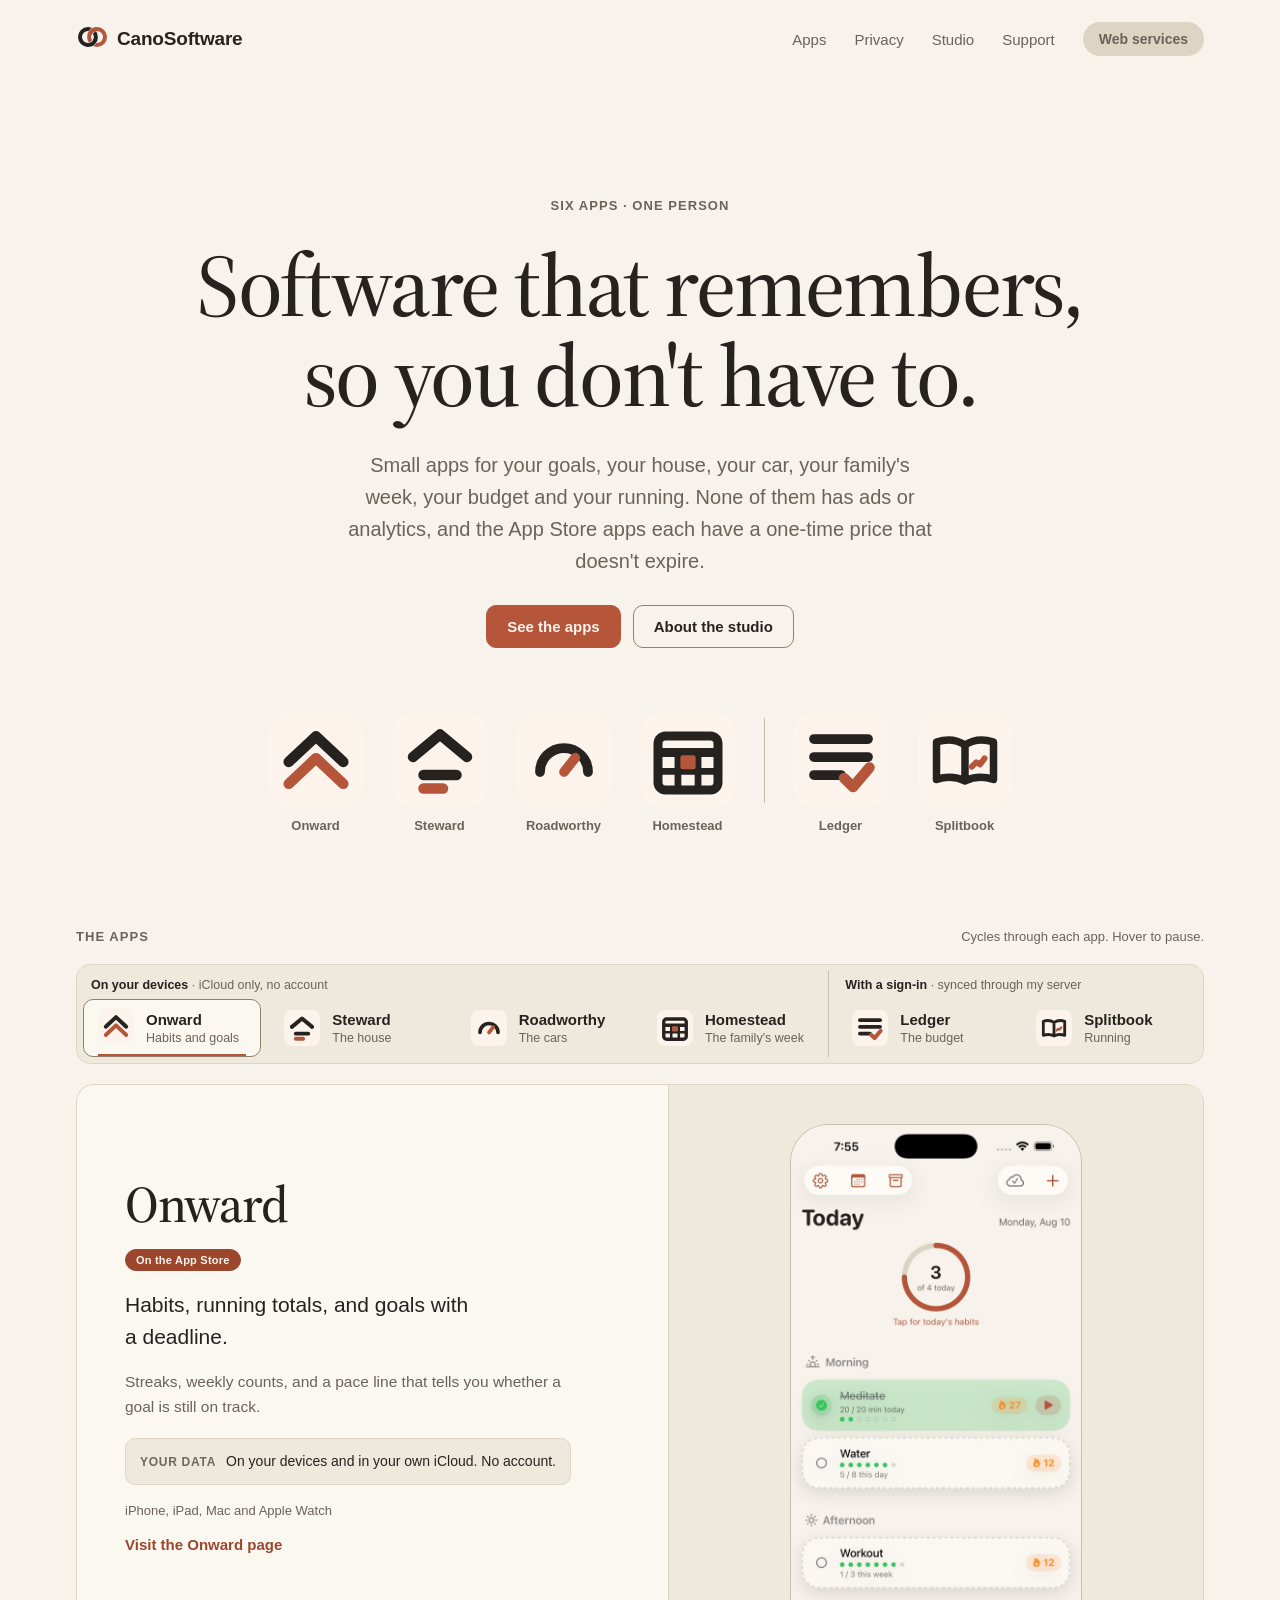
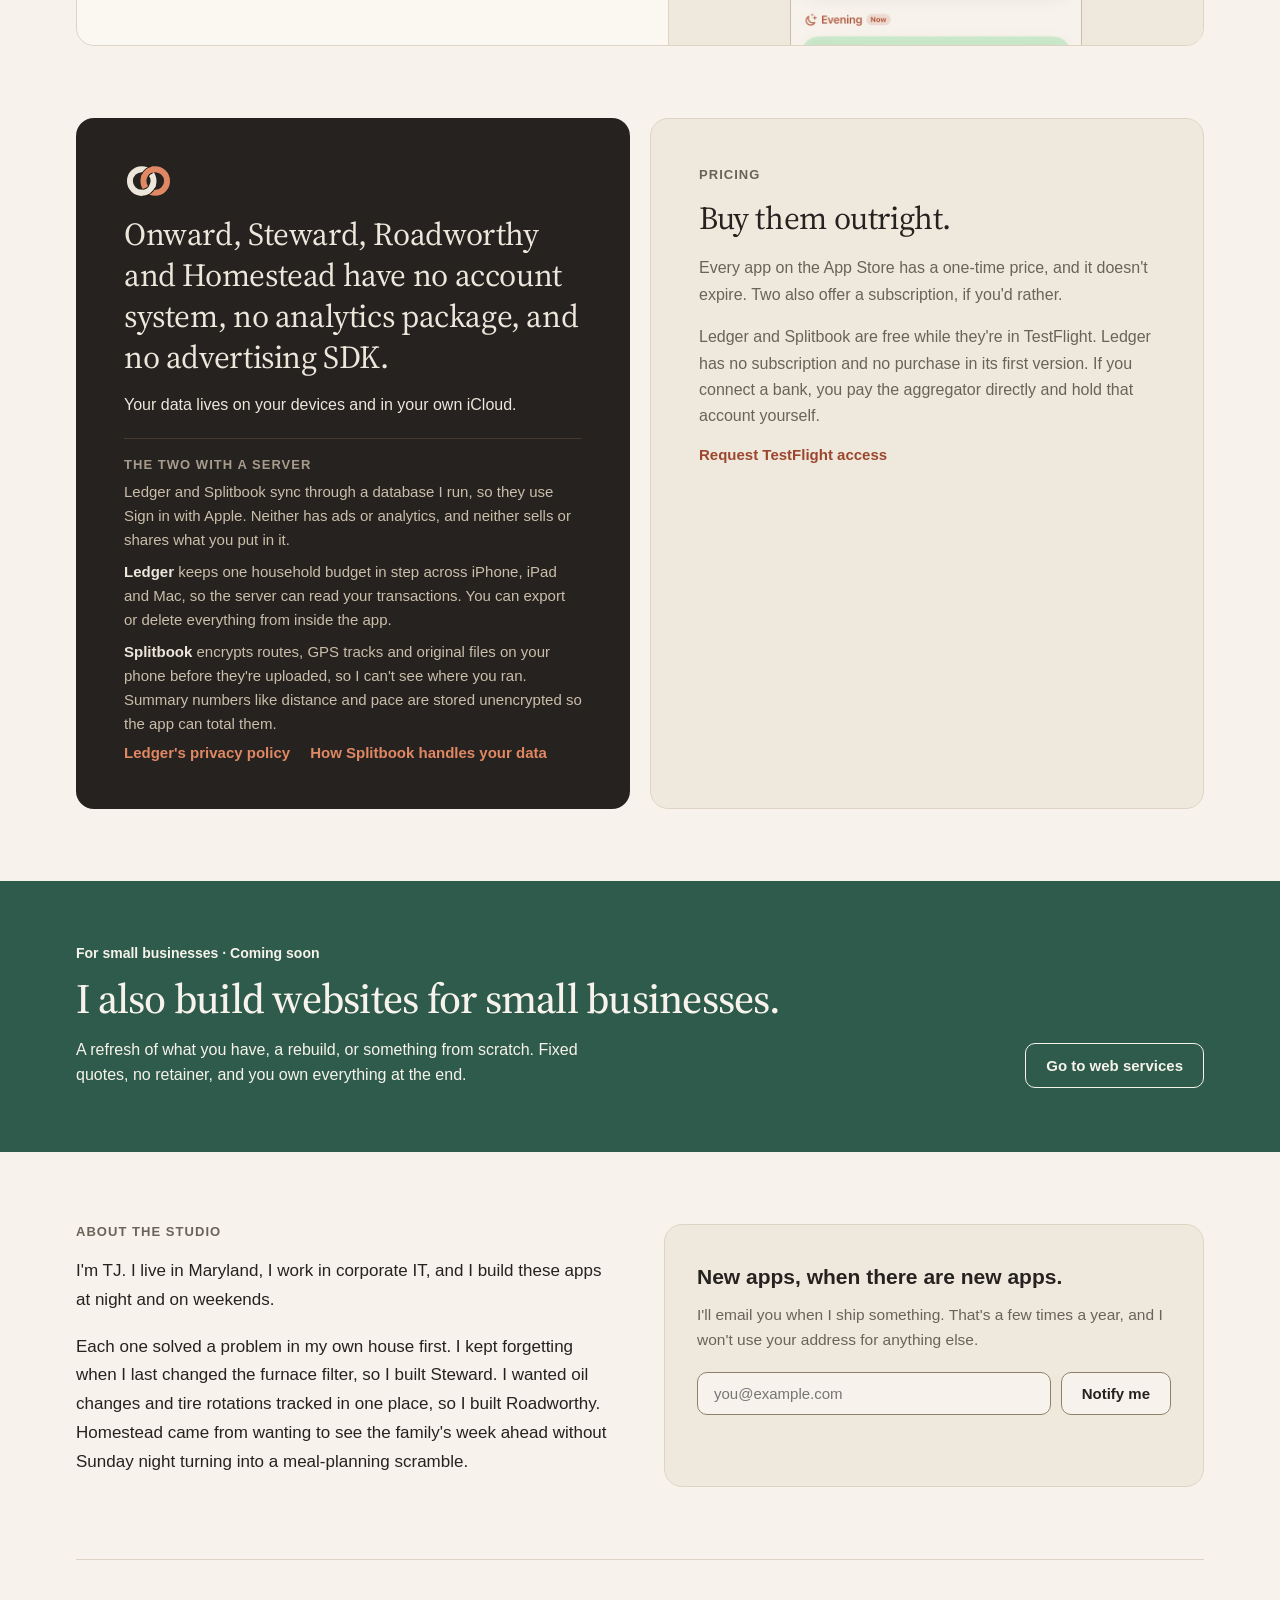
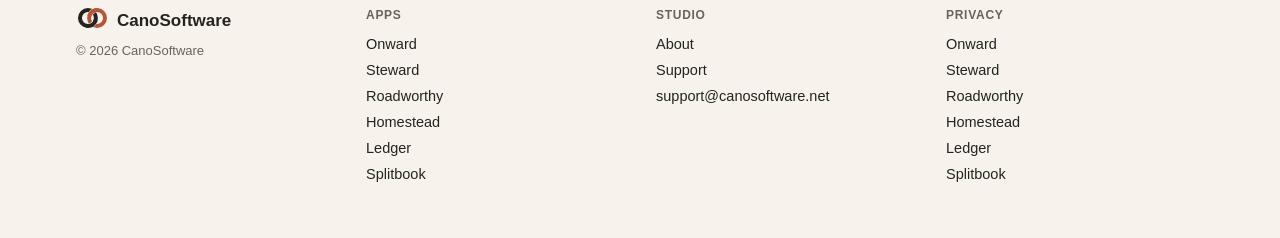
==== commit ba6ac510: "Add Splitbook to the homepage and split apps by where data lives The rotator now holds six apps in t" ====
--- a/index.html
+++ b/index.html
@@ -3,7 +3,7 @@
 <head>
 <meta charset="utf-8">
 <title>CanoSoftware — Software that remembers, so you don't have to.</title>
-<meta name="description" content="Apps that keep track of your goals, your house, your car, and your family's week. Built by one person in Maryland. A couple offer a subscription, but every app also has a one-time price that never expires." />
+<meta name="description" content="Apps that keep track of your goals, your house, your car, your family's week, your budget and your running. Built by one person in Maryland. No ads, no analytics, and the App Store apps each have a one-time price that never expires." />
 <meta name="viewport" content="width=device-width, initial-scale=1" />
 <link rel="icon" type="image/svg+xml" href="assets/icon-square.svg" />
 <link rel="icon" type="image/png" sizes="16x16" href="assets/favicon-16.png" />
@@ -20,7 +20,7 @@
   "name": "CanoSoftware",
   "url": "https://canosoftware.net",
   "logo": "https://canosoftware.net/assets/favicon-512.png",
-  "description": "Apps that keep track of your goals, your house, your car, and your family's week. Built by one person in Maryland."
+  "description": "Apps that keep track of your goals, your house, your car, your family's week, your budget and your running. Built by one person in Maryland."
 }
 </script>
 <link rel="preconnect" href="https://fonts.googleapis.com">
@@ -140,20 +140,33 @@
 .hero-icon img{display:block;width:clamp(64px,8vw,96px);height:clamp(64px,8vw,96px);border-radius:21px;background:var(--surface-sunken);transition:transform .22s cubic-bezier(.2,0,.2,1);}
 .hero-icon:hover img{transform:translateY(-6px);}
 .hero-icon span{font-size:13px;font-weight:600;color:var(--text-secondary);}
+.hero-rule{width:1px;align-self:stretch;margin:6px 0 30px;background:var(--border-strong);opacity:0;transition:opacity .5s cubic-bezier(.2,0,.2,1) 360ms;}
+.hero-icons.loaded .hero-rule{opacity:1;}
+@media (max-width:620px){.hero-rule{display:none;}}
 
 /* Apps */
 #apps{padding:24px 0 0;}
 .apps-head{display:flex;justify-content:space-between;align-items:baseline;gap:16px;flex-wrap:wrap;margin-bottom:20px;}
 .tab-hint{font-size:13px;color:var(--text-secondary);}
-.tabs{display:grid;grid-template-columns:repeat(5,minmax(150px,1fr));gap:8px;padding:6px;border:1px solid var(--border);border-radius:14px;background:var(--surface-sunken);overflow-x:auto;}
+.tabs{display:grid;grid-template-columns:minmax(0,2fr) minmax(0,1fr);gap:8px;padding:6px;border:1px solid var(--border);border-radius:14px;background:var(--surface-sunken);}
+.tab-group{display:flex;flex-direction:column;gap:6px;min-width:0;}
+.tab-group-sync{border-left:1px solid var(--border-strong);padding-left:8px;}
+.group-label{font-size:12.5px;font-weight:600;color:var(--text-primary);padding:6px 8px 0;line-height:1.35;}
+.group-sub{font-weight:400;color:var(--text-secondary);}
+.group-tabs{display:grid;gap:8px;grid-template-columns:repeat(var(--n),minmax(0,1fr));}
+@media (max-width:980px){
+  .tabs{grid-template-columns:minmax(0,1fr);}
+  .tab-group-sync{border-left:none;padding-left:0;border-top:1px solid var(--border-strong);padding-top:6px;}
+}
+@media (max-width:620px){.group-tabs{grid-template-columns:repeat(2,minmax(0,1fr));}}
 .tab{min-width:0;position:relative;overflow:hidden;display:flex;align-items:center;gap:12px;padding:10px 14px;border-radius:10px;border:1px solid transparent;background:transparent;cursor:pointer;text-align:left;color:var(--text-primary);transition:background .22s cubic-bezier(.2,0,.2,1),border-color .22s cubic-bezier(.2,0,.2,1),transform .09s cubic-bezier(.2,0,.2,1);}
 .tab:active{transform:scale(.985);}
 .tab.on{background:var(--surface-raised);border-color:var(--border-interactive);}
 .tab img{display:block;width:36px;height:36px;border-radius:8px;transition:transform .22s cubic-bezier(.2,0,.2,1);}
 .tab.on img{transform:translateY(-2px);}
-.tab-text{display:flex;flex-direction:column;gap:2px;}
+.tab-text{display:flex;flex-direction:column;gap:2px;min-width:0;}
 .tab-name{font-size:15px;font-weight:600;}
-.tab-short{font-size:12.5px;color:var(--text-secondary);}
+.tab-short{font-size:12.5px;color:var(--text-secondary);line-height:1.3;}
 .tab-bar{position:absolute;left:14px;right:14px;bottom:0;height:2px;background:var(--border);opacity:0;}
 .tab-bar i{display:block;height:2px;background:var(--terracotta);width:0%;}
 .stage{margin-top:20px;border:1px solid var(--border);border-radius:18px;background:var(--surface-raised);display:flex;flex-wrap:wrap;overflow:hidden;}
@@ -163,6 +176,10 @@
 .stage-story{margin:0;font-size:15.5px;line-height:1.6;color:var(--text-secondary);max-width:440px;text-wrap:pretty;}
 .stage-meta{font-size:13px;color:var(--text-secondary);}
 .stage-cta{font-size:15px;font-weight:600;}
+.stage-data{margin:0;display:flex;flex-wrap:wrap;gap:4px 10px;align-items:baseline;max-width:440px;padding:12px 14px;border:1px solid var(--border);border-radius:10px;background:var(--surface-sunken);font-size:14px;line-height:1.5;}
+.stage-data-k{font-size:12px;font-weight:600;letter-spacing:0.06em;text-transform:uppercase;color:var(--text-tertiary);}
+.card-dark .exc-app{font-weight:600;color:#EDE6DA;}
+.card-dark .exc-links{display:flex;flex-wrap:wrap;gap:6px 20px;}
 .stage-shot{flex:1 1 420px;min-width:0;min-height:560px;background:var(--surface-sunken);border-left:1px solid var(--border);display:flex;align-items:flex-end;justify-content:center;overflow:hidden;}
 .shot-inner{display:flex;align-items:flex-end;justify-content:center;width:100%;height:100%;transition:opacity .3s cubic-bezier(.2,0,.2,1),transform .45s cubic-bezier(.2,0,.2,1);}
 .shot-phone{display:block;width:290px;height:520px;object-fit:cover;object-position:top;border:1px solid var(--border-strong);border-bottom:none;border-radius:38px 38px 0 0;transition:transform .3s cubic-bezier(.2,0,.2,1);}
@@ -241,10 +258,10 @@
   <div class="wrap">
     <header id="top">
       <div class="hero-head" id="hero">
-        <span class="eyebrow">Five apps · One person</span>
+        <span class="eyebrow">Six apps · One person</span>
         <h1>Software that remembers, so you don't have to.</h1>
       </div>
-      <p class="hero-lede" id="lede">Small apps for your goals, your house, your car, your family's week and your budget. No ads, no analytics, and the App Store apps each have a one-time price that doesn't expire.</p>
+      <p class="hero-lede" id="lede">Small apps for your goals, your house, your car, your family's week, your budget and your running. None of them has ads or analytics, and the App Store apps each have a one-time price that doesn't expire.</p>
       <div class="hero-cta">
         <button type="button" class="btn btn-accent" data-goto="apps">See the apps</button>
         <button type="button" class="btn btn-primary" data-goto="studio">About the studio</button>
@@ -254,7 +271,9 @@
         <button type="button" class="hero-icon" data-pick="1" aria-label="Steward" style="--d:190ms"><picture><source media="(prefers-color-scheme: dark)" srcset="assets/app-icons/steward-dark.svg"><img src="assets/app-icons/steward-light.svg" alt=""></picture><span>Steward</span></button>
         <button type="button" class="hero-icon" data-pick="2" aria-label="Roadworthy" style="--d:260ms"><picture><source media="(prefers-color-scheme: dark)" srcset="assets/app-icons/roadworthy-dark.svg"><img src="assets/app-icons/roadworthy-light.svg" alt=""></picture><span>Roadworthy</span></button>
         <button type="button" class="hero-icon" data-pick="3" aria-label="Homestead" style="--d:330ms"><picture><source media="(prefers-color-scheme: dark)" srcset="assets/app-icons/homestead-dark.svg"><img src="assets/app-icons/homestead-light.svg" alt=""></picture><span>Homestead</span></button>
-        <button type="button" class="hero-icon" data-pick="4" aria-label="Ledger" style="--d:400ms"><picture><source media="(prefers-color-scheme: dark)" srcset="assets/app-icons/ledger-dark.svg"><img src="assets/app-icons/ledger-light.svg" alt=""></picture><span>Ledger</span></button>
+        <span class="hero-rule" aria-hidden="true"></span>
+        <button type="button" class="hero-icon" data-pick="4" aria-label="Ledger" style="--d:430ms"><picture><source media="(prefers-color-scheme: dark)" srcset="assets/app-icons/ledger-dark.svg"><img src="assets/app-icons/ledger-light.svg" alt=""></picture><span>Ledger</span></button>
+        <button type="button" class="hero-icon" data-pick="5" aria-label="Splitbook" style="--d:500ms"><picture><source media="(prefers-color-scheme: dark)" srcset="assets/app-icons/splitbook-dark.svg"><img src="assets/app-icons/splitbook-light.svg" alt=""></picture><span>Splitbook</span></button>
       </div>
     </header>
 
@@ -265,21 +284,33 @@
       </div>
       <div id="apps-rotator">
         <div class="tabs">
-          <button type="button" class="tab on" data-tab="0"><picture><source media="(prefers-color-scheme: dark)" srcset="assets/app-icons/onward-dark.svg"><img src="assets/app-icons/onward-light.svg" alt=""></picture><span class="tab-text"><span class="tab-name">Onward</span><span class="tab-short">Habits and goals</span></span><span class="tab-bar"><i></i></span></button>
-          <button type="button" class="tab" data-tab="1"><picture><source media="(prefers-color-scheme: dark)" srcset="assets/app-icons/steward-dark.svg"><img src="assets/app-icons/steward-light.svg" alt=""></picture><span class="tab-text"><span class="tab-name">Steward</span><span class="tab-short">The house</span></span><span class="tab-bar"><i></i></span></button>
-          <button type="button" class="tab" data-tab="2"><picture><source media="(prefers-color-scheme: dark)" srcset="assets/app-icons/roadworthy-dark.svg"><img src="assets/app-icons/roadworthy-light.svg" alt=""></picture><span class="tab-text"><span class="tab-name">Roadworthy</span><span class="tab-short">The cars</span></span><span class="tab-bar"><i></i></span></button>
-          <button type="button" class="tab" data-tab="3"><picture><source media="(prefers-color-scheme: dark)" srcset="assets/app-icons/homestead-dark.svg"><img src="assets/app-icons/homestead-light.svg" alt=""></picture><span class="tab-text"><span class="tab-name">Homestead</span><span class="tab-short">The family's week</span></span><span class="tab-bar"><i></i></span></button>
-          <button type="button" class="tab" data-tab="4"><picture><source media="(prefers-color-scheme: dark)" srcset="assets/app-icons/ledger-dark.svg"><img src="assets/app-icons/ledger-light.svg" alt=""></picture><span class="tab-text"><span class="tab-name">Ledger</span><span class="tab-short">The budget</span></span><span class="tab-bar"><i></i></span></button>
+          <div class="tab-group" role="group" aria-labelledby="g-device">
+            <span class="group-label" id="g-device">On your devices <span class="group-sub">· iCloud only, no account</span></span>
+            <div class="group-tabs" style="--n:4">
+              <button type="button" class="tab on" data-tab="0"><picture><source media="(prefers-color-scheme: dark)" srcset="assets/app-icons/onward-dark.svg"><img src="assets/app-icons/onward-light.svg" alt=""></picture><span class="tab-text"><span class="tab-name">Onward</span><span class="tab-short">Habits and goals</span></span><span class="tab-bar"><i></i></span></button>
+              <button type="button" class="tab" data-tab="1"><picture><source media="(prefers-color-scheme: dark)" srcset="assets/app-icons/steward-dark.svg"><img src="assets/app-icons/steward-light.svg" alt=""></picture><span class="tab-text"><span class="tab-name">Steward</span><span class="tab-short">The house</span></span><span class="tab-bar"><i></i></span></button>
+              <button type="button" class="tab" data-tab="2"><picture><source media="(prefers-color-scheme: dark)" srcset="assets/app-icons/roadworthy-dark.svg"><img src="assets/app-icons/roadworthy-light.svg" alt=""></picture><span class="tab-text"><span class="tab-name">Roadworthy</span><span class="tab-short">The cars</span></span><span class="tab-bar"><i></i></span></button>
+              <button type="button" class="tab" data-tab="3"><picture><source media="(prefers-color-scheme: dark)" srcset="assets/app-icons/homestead-dark.svg"><img src="assets/app-icons/homestead-light.svg" alt=""></picture><span class="tab-text"><span class="tab-name">Homestead</span><span class="tab-short">The family's week</span></span><span class="tab-bar"><i></i></span></button>
+            </div>
+          </div>
+          <div class="tab-group tab-group-sync" role="group" aria-labelledby="g-server">
+            <span class="group-label" id="g-server">With a sign-in <span class="group-sub">· synced through my server</span></span>
+            <div class="group-tabs" style="--n:2">
+              <button type="button" class="tab" data-tab="4"><picture><source media="(prefers-color-scheme: dark)" srcset="assets/app-icons/ledger-dark.svg"><img src="assets/app-icons/ledger-light.svg" alt=""></picture><span class="tab-text"><span class="tab-name">Ledger</span><span class="tab-short">The budget</span></span><span class="tab-bar"><i></i></span></button>
+              <button type="button" class="tab" data-tab="5"><picture><source media="(prefers-color-scheme: dark)" srcset="assets/app-icons/splitbook-dark.svg"><img src="assets/app-icons/splitbook-light.svg" alt=""></picture><span class="tab-text"><span class="tab-name">Splitbook</span><span class="tab-short">Running</span></span><span class="tab-bar"><i></i></span></button>
+            </div>
+          </div>
         </div>
 
         <div class="stage">
           <div class="stage-copy" id="stage-copy">
             <h2 id="st-name">Onward</h2>
             <span class="pill pill-shipped" id="st-shipped">On the App Store</span>
-            <span class="pill pill-soon" id="st-soon" hidden>Coming soon</span>
+            <span class="pill pill-soon" id="st-soon" hidden>In TestFlight</span>
             <p class="stage-desc" id="st-desc">Habits, running totals, and goals with a deadline.</p>
             <p class="stage-story" id="st-story">Streaks, weekly counts, and a pace line that tells you whether a goal is still on track.</p>
-            <span class="stage-meta" id="st-meta">iPhone and Apple Watch</span>
+            <p class="stage-data"><span class="stage-data-k">Your data</span><span id="st-data">On your devices and in your own iCloud. No account.</span></p>
+            <span class="stage-meta" id="st-meta">iPhone, iPad, Mac and Apple Watch</span>
             <a class="stage-cta" id="st-cta" href="/onward/">Visit the Onward page</a>
           </div>
           <div class="stage-shot">
@@ -287,9 +318,9 @@
               <img class="shot-phone" id="st-phone" src="onward/assets/today.jpg" alt="">
               <img class="shot-ipad" id="st-ipad" src="" alt="" hidden>
               <div class="shot-none" id="st-none" hidden>
-                <picture><source media="(prefers-color-scheme: dark)" srcset="assets/app-icons/ledger-dark.svg"><img src="assets/app-icons/ledger-light.svg" alt=""></picture>
-                <span class="quote">Every dollar has a job. You just confirm it.</span>
-                <span class="plat">iPhone · iPad · Mac</span>
+                <picture><source id="st-none-dark" media="(prefers-color-scheme: dark)" srcset="assets/app-icons/ledger-dark.svg"><img id="st-none-img" src="assets/app-icons/ledger-light.svg" alt=""></picture>
+                <span class="quote" id="st-quote">Every dollar has a job. You just confirm it.</span>
+                <span class="plat" id="st-plat">iPhone · iPad · Mac</span>
               </div>
             </div>
           </div>
@@ -301,18 +332,21 @@
       <div class="card-dark" data-reveal="1">
         <img src="assets/mark-dark.svg" alt="" width="46" height="30">
         <p class="big">Onward, Steward, Roadworthy and Homestead have no account system, no analytics package, and no advertising SDK.</p>
-        <span style="font-size:16px;color:#EDE6DA;">Your data lives on your device.</span>
+        <span style="font-size:16px;color:#EDE6DA;">Your data lives on your devices and in your own iCloud.</span>
         <div class="exc">
-          <span class="exc-label">The exception</span>
-          <p>Ledger keeps one household budget in step across iPhone, iPad and Mac, so it uses Sign in with Apple and a server that can read your transactions. Still no ads and no analytics, and you can export or delete everything from inside the app.</p>
-          <a href="https://ledger.canosoftware.net/privacy">Read Ledger's privacy policy</a>
+          <span class="exc-label">The two with a server</span>
+          <p>Ledger and Splitbook sync through a database I run, so they use Sign in with Apple. Neither has ads or analytics, and neither sells or shares what you put in it.</p>
+          <p><span class="exc-app">Ledger</span> keeps one household budget in step across iPhone, iPad and Mac, so the server can read your transactions. You can export or delete everything from inside the app.</p>
+          <p><span class="exc-app">Splitbook</span> encrypts routes, GPS tracks and original files on your phone before they're uploaded, so I can't see where you ran. Summary numbers like distance and pace are stored unencrypted so the app can total them.</p>
+          <div class="exc-links"><a href="https://ledger.canosoftware.net/privacy">Ledger's privacy policy</a><a href="/splitbook/#privacy">How Splitbook handles your data</a></div>
         </div>
       </div>
       <div class="card-sunken" data-reveal="1">
         <span class="eyebrow">Pricing</span>
         <p class="big">Buy them outright.</p>
         <p class="body">Every app on the App Store has a one-time price, and it doesn't expire. Two also offer a subscription, if you'd rather.</p>
-        <p class="body">Ledger has no subscription and no purchase in its first version. If you connect a bank, you pay the aggregator directly and hold that account yourself.</p>
+        <p class="body">Ledger and Splitbook are free while they're in TestFlight. Ledger has no subscription and no purchase in its first version. If you connect a bank, you pay the aggregator directly and hold that account yourself.</p>
+        <a href="/splitbook/#testflight" style="font-size:15px;font-weight:600;">Request TestFlight access</a>
       </div>
     </section>
   </div>
@@ -359,6 +393,7 @@
         <a href="/roadworthy/">Roadworthy</a>
         <a href="/homestead/">Homestead</a>
         <a href="https://ledger.canosoftware.net">Ledger</a>
+        <a href="/splitbook/">Splitbook</a>
       </div>
       <div class="foot-col">
         <span class="foot-title">Studio</span>
@@ -373,6 +408,7 @@
         <a href="/roadworthy/privacy.html">Roadworthy</a>
         <a href="/homestead/privacy.html">Homestead</a>
         <a href="https://ledger.canosoftware.net/privacy">Ledger</a>
+        <a href="/splitbook/#privacy">Splitbook</a>
       </div>
     </footer>
   </div>
@@ -433,21 +469,27 @@
   /* App rotator */
   var APPS = [
     { name: 'Onward', shipped: true, kind: 'phone', shot: 'onward/assets/today.jpg', href: '/onward/',
-      desc: 'Habits, running totals, and goals with a deadline.', meta: 'iPhone and Apple Watch',
+      desc: 'Habits, running totals, and goals with a deadline.', meta: 'iPhone, iPad, Mac and Apple Watch', data: 'On your devices and in your own iCloud. No account.',
       story: 'Streaks, weekly counts, and a pace line that tells you whether a goal is still on track.' },
     { name: 'Steward', shipped: true, kind: 'phone', shot: 'steward/assets/final-01-home.png', href: '/steward/',
-      desc: 'Appliances, warranties, and what your house is due for.', meta: 'iPhone · Family Sharing',
+      desc: 'Appliances, warranties, and what your house is due for.', meta: 'iPhone · Family Sharing', data: 'On your devices and in your own iCloud. No account.',
       story: 'I kept forgetting when I last changed the furnace filter, so I built Steward.' },
     { name: 'Roadworthy', shipped: true, kind: 'phone', shot: 'roadworthy/assets/screenshot-due.png', href: '/roadworthy/',
-      desc: "Every car's maintenance, tracked by date or by mileage.", meta: 'iPhone · Family Sharing',
+      desc: "Every car's maintenance, tracked by date or by mileage.", meta: 'iPhone · Family Sharing', data: 'On your devices and in your own iCloud. No account.',
       story: 'I wanted oil changes and tire rotations tracked in one place, so I built Roadworthy.' },
     { name: 'Homestead', shipped: true, kind: 'ipad', shot: 'homestead/assets/screenshot-board.jpg', href: '/homestead/',
-      desc: 'Chores, calendar, and meals on a wall-mounted iPad.', meta: 'iPad · Family Sharing',
+      desc: 'Chores, calendar, and meals on a wall-mounted iPad.', meta: 'iPad · Family Sharing', data: 'On your devices and in your own iCloud. No account.',
       story: "The family's week ahead, without Sunday night turning into a meal-planning scramble." },
     { name: 'Ledger', shipped: false, kind: 'none', href: 'https://ledger.canosoftware.net', cta: 'Visit ledger.canosoftware.net',
       desc: 'Zero-based budgeting that opens to your new transactions. Not to a blank form.',
-      meta: 'iPhone, iPad and Mac · Family Sharing',
-      story: 'The one app with a sign-in. It keeps one household budget in step across your devices, so it uses Sign in with Apple and a server.' }
+      meta: 'iPhone, iPad and Mac · Family Sharing', icon: 'ledger', quote: 'Every dollar has a job. You just confirm it.', plat: 'iPhone · iPad · Mac',
+      data: 'Synced through a server I run, behind Sign in with Apple. No ads, no analytics.',
+      story: 'One household budget, in step on every device. That takes a server that can read your transactions, and you can export or delete everything from inside the app.' },
+    { name: 'Splitbook', shipped: false, kind: 'none', href: '/splitbook/',
+      desc: 'A running diary that puts the week you planned next to the week you ran.',
+      meta: 'iPhone · iOS 26 or later', icon: 'splitbook', quote: 'Plan the block. Run it. See how close you got.', plat: 'iPhone',
+      data: 'Synced through a server I run. Routes and GPS tracks are encrypted on your phone first.',
+      story: "Apple doesn't allow health data in iCloud, so runs sync through my server instead. I can't see where you ran." }
   ];
   var DURATION = 6000;
   var tabs = $$('.tab');
@@ -488,6 +530,13 @@
     $('#st-desc').textContent = a.desc;
     $('#st-story').textContent = a.story;
     $('#st-meta').textContent = a.meta;
+    $('#st-data').textContent = a.data;
+    if (a.kind === 'none') {
+      $('#st-none-img').src = 'assets/app-icons/' + a.icon + '-light.svg';
+      $('#st-none-dark').srcset = 'assets/app-icons/' + a.icon + '-dark.svg';
+      $('#st-quote').textContent = a.quote;
+      $('#st-plat').textContent = a.plat;
+    }
     var cta = $('#st-cta'); cta.href = a.href; cta.textContent = a.cta || ('Visit the ' + a.name + ' page');
     var phone = $('#st-phone'), ipad = $('#st-ipad'), none = $('#st-none');
     phone.hidden = a.kind !== 'phone'; ipad.hidden = a.kind !== 'ipad'; none.hidden = a.kind !== 'none';
